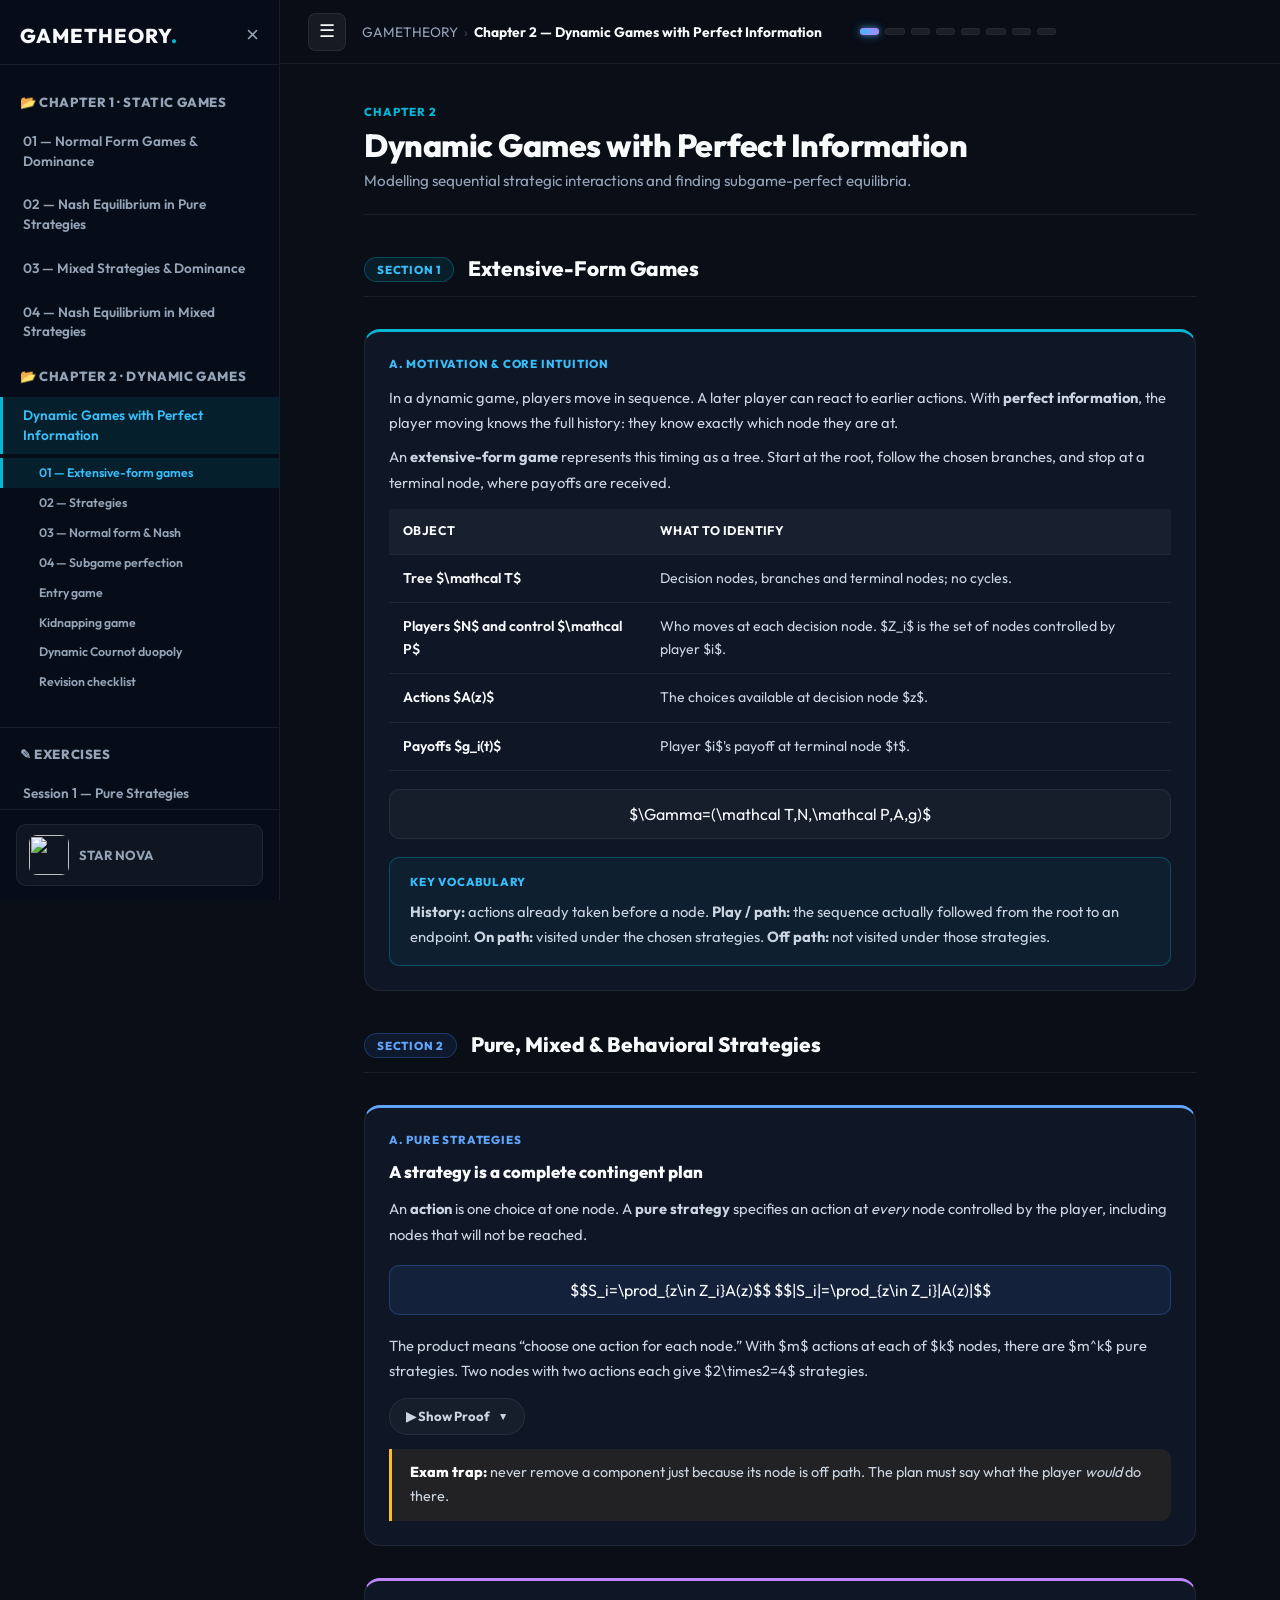
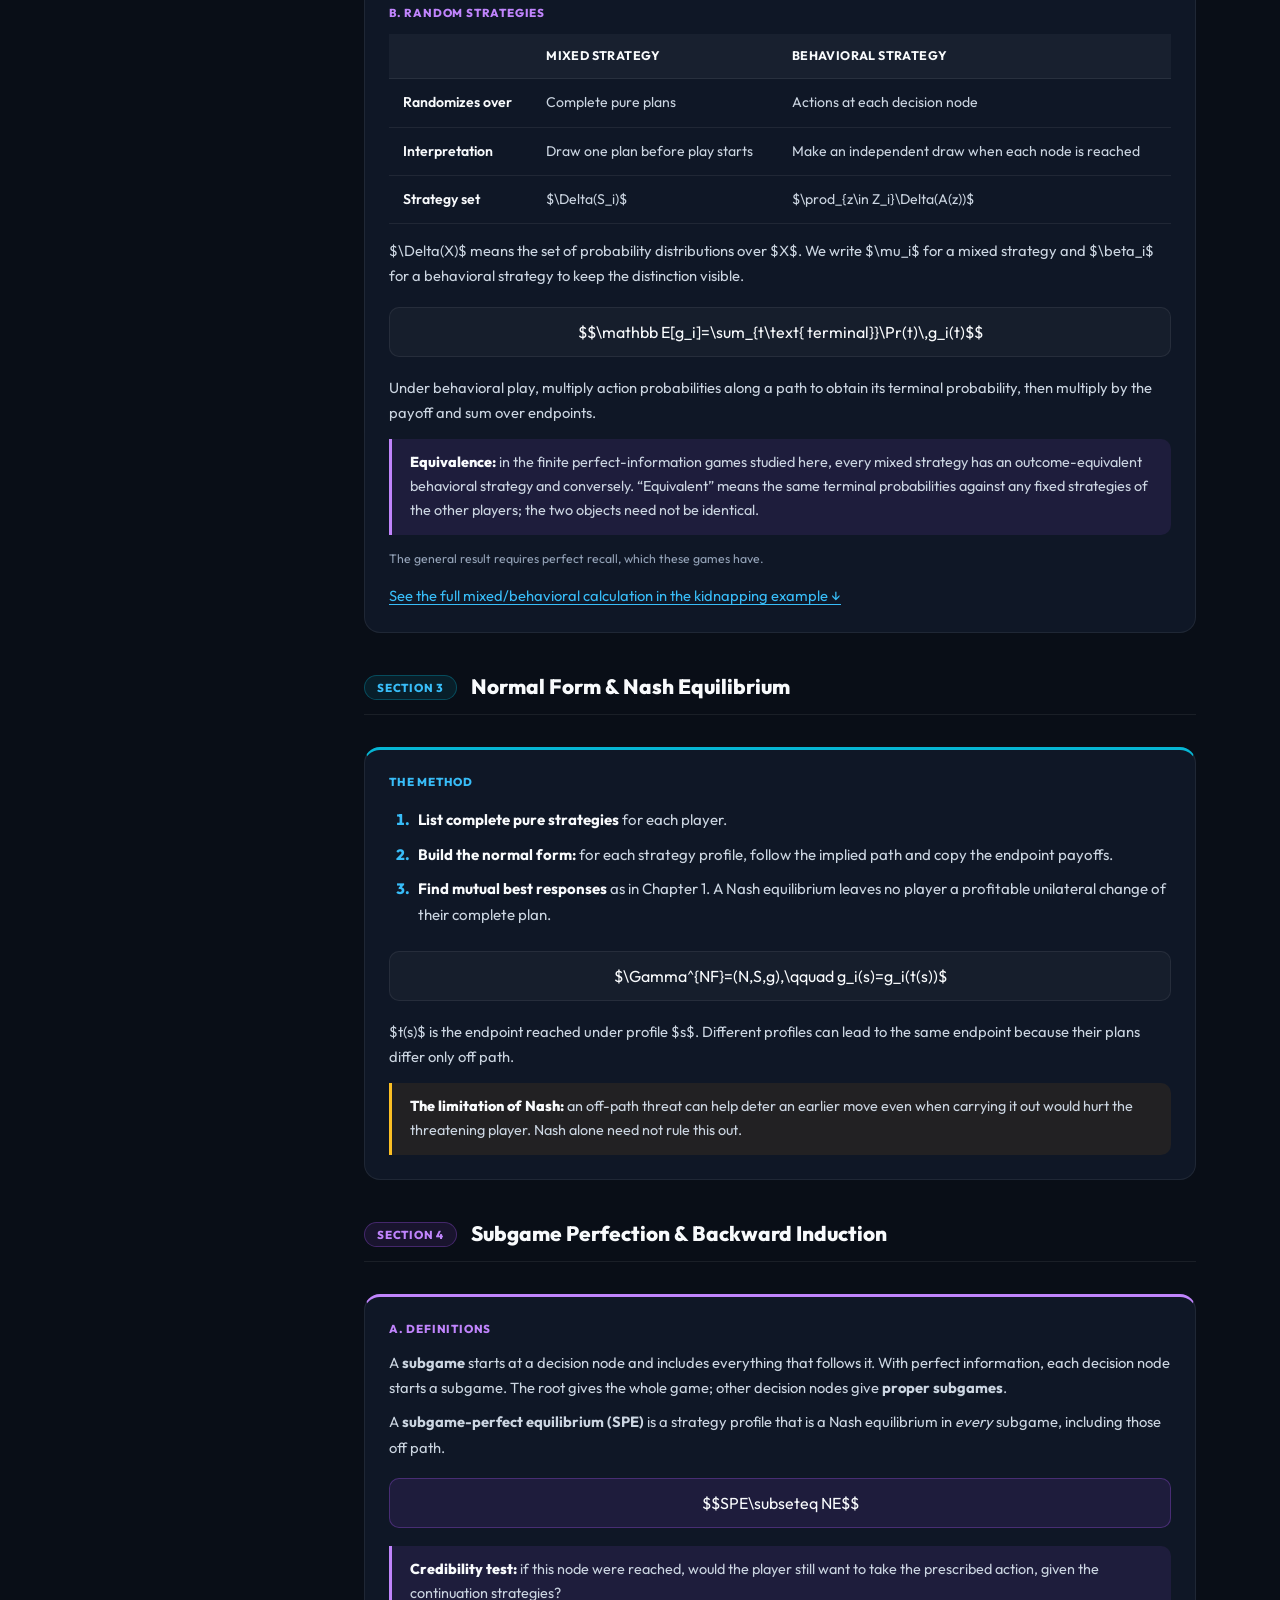
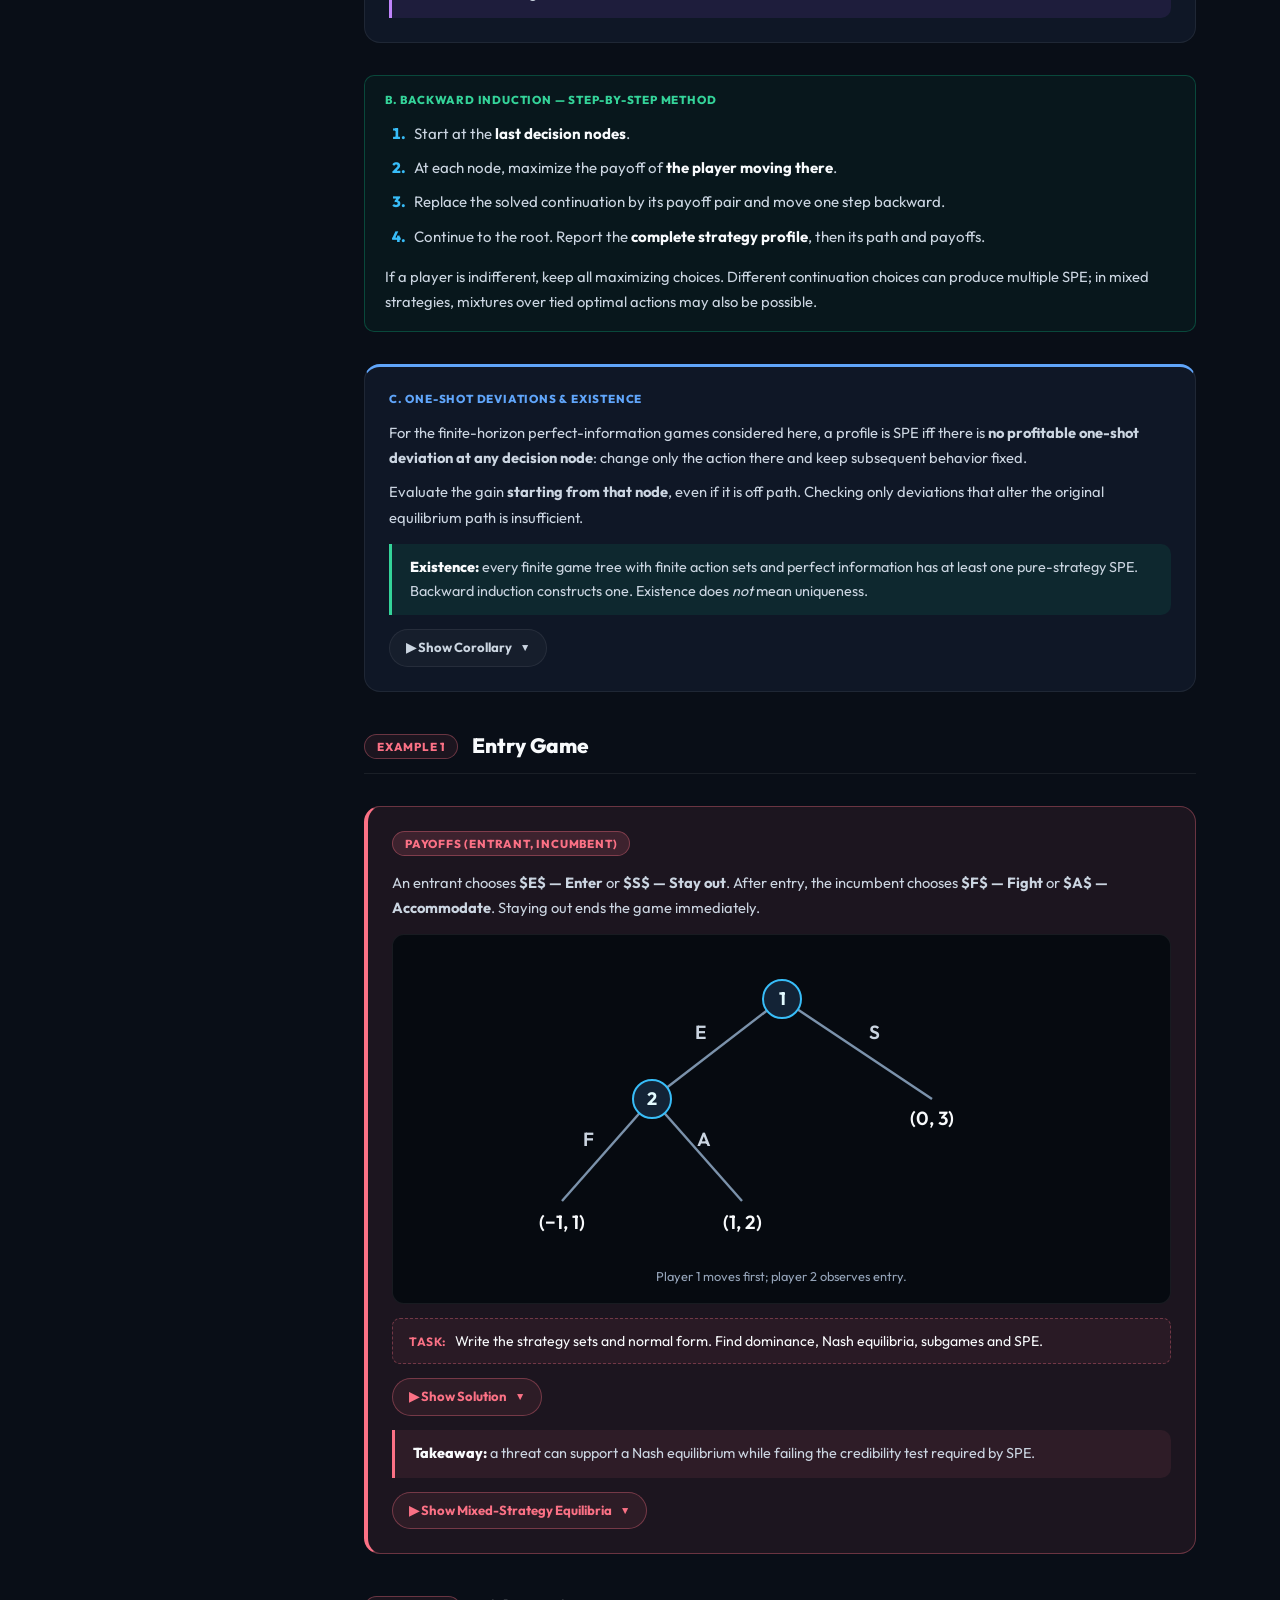
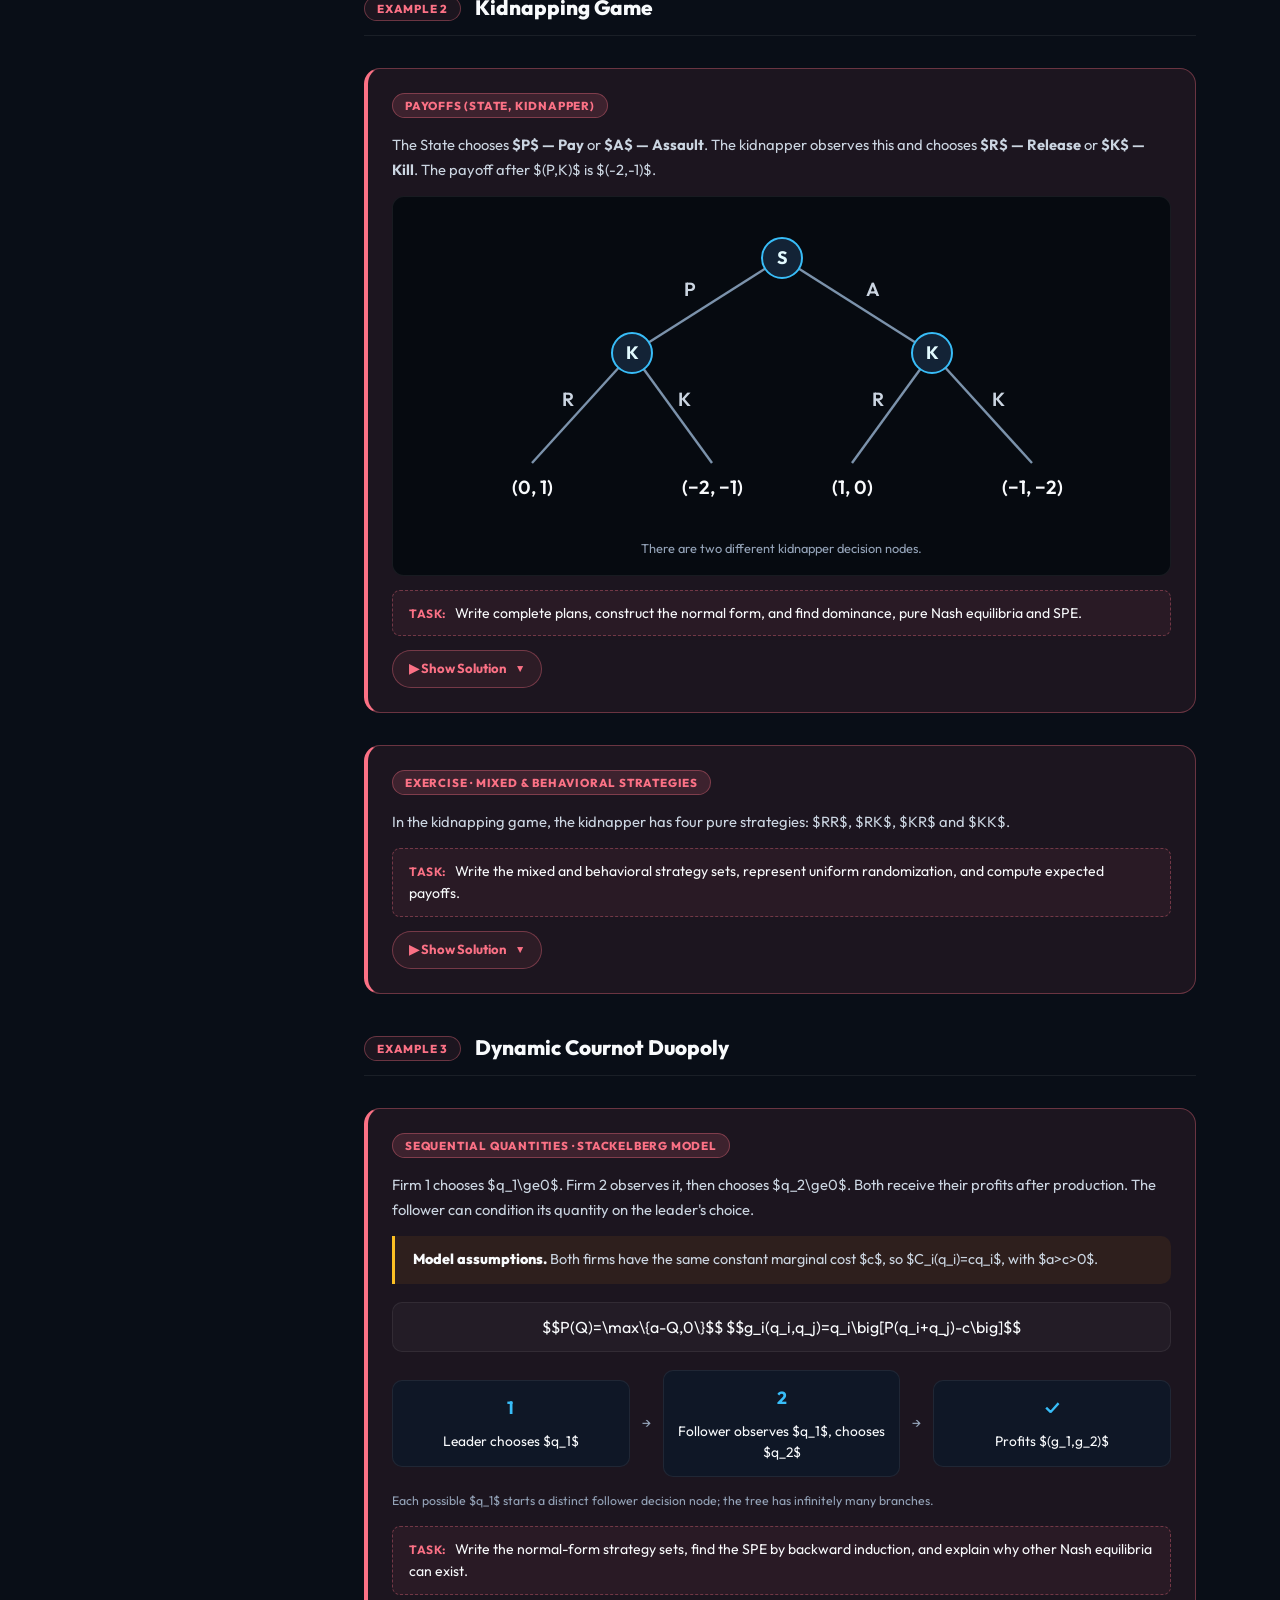
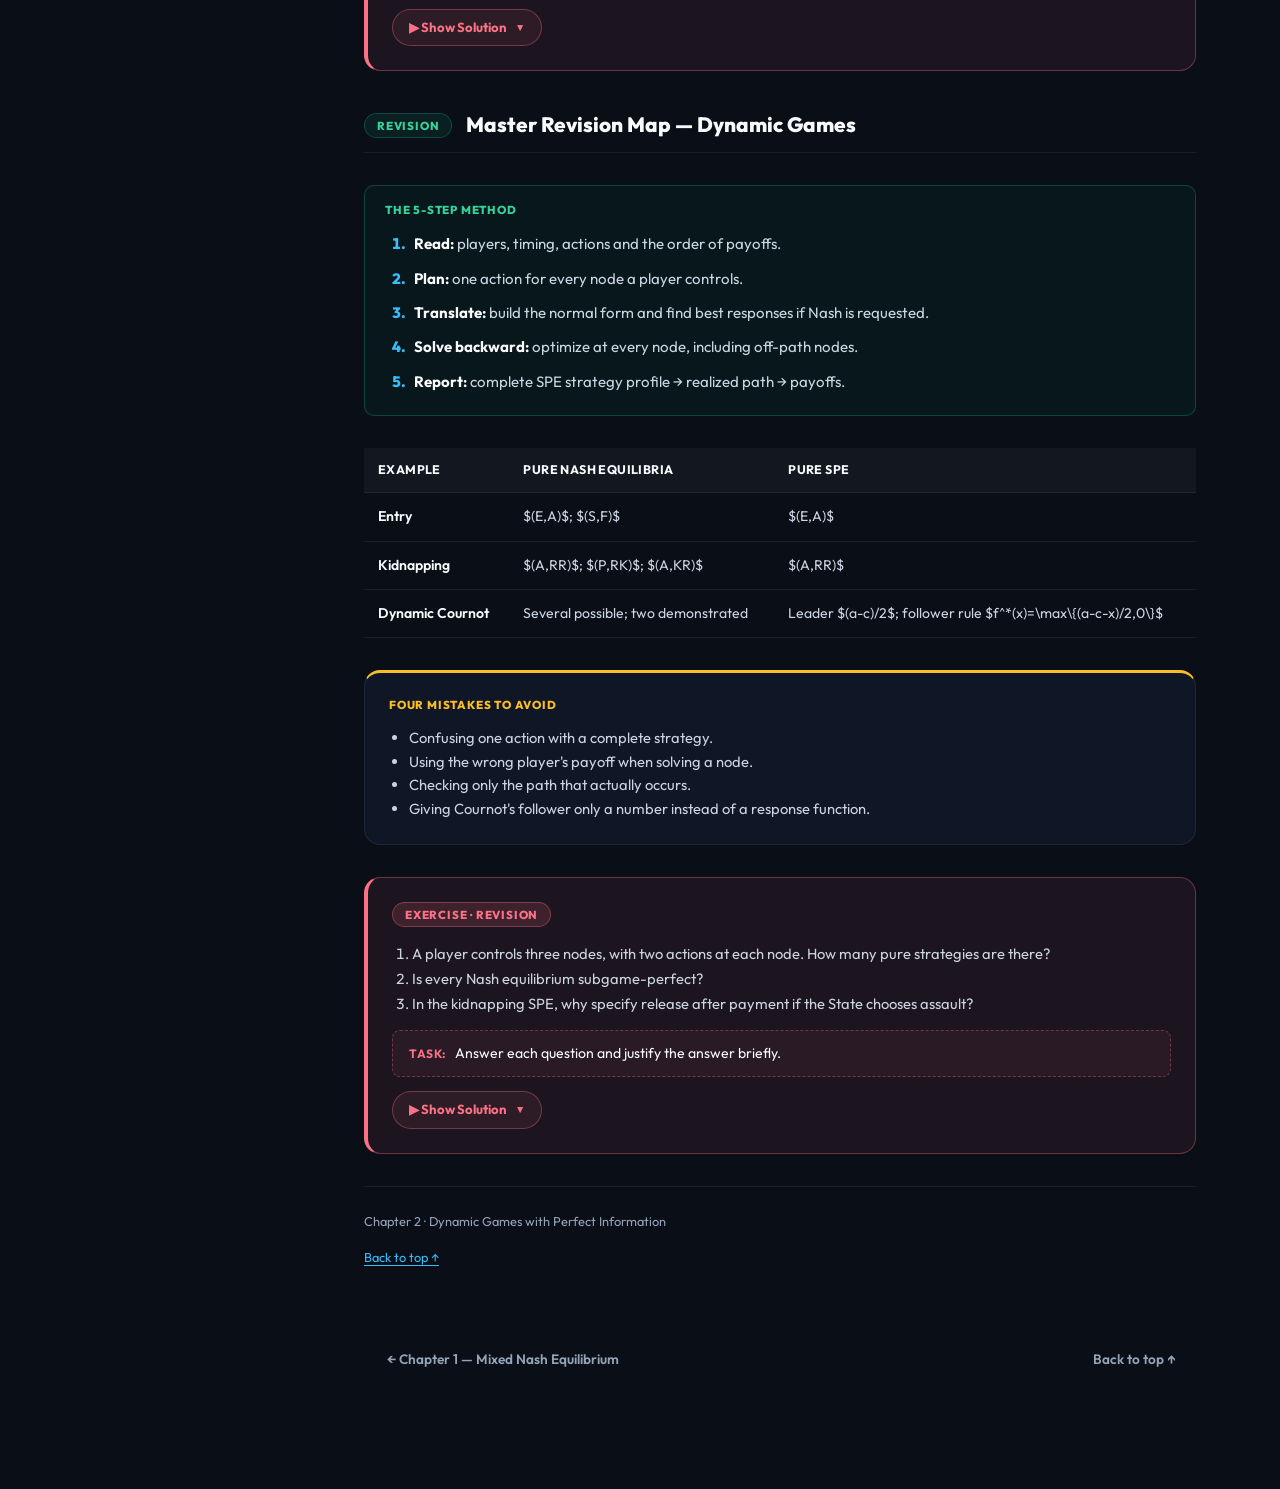
==== chapter2.html @ de6a0a4d "Add Chapter 2 dynamic games and connect course navigation" ====
<!doctype html><html lang="en"><head><meta charset="utf-8"><meta name="viewport" content="width=device-width,initial-scale=1"><meta name="description" content="Chapter 2: dynamic games with perfect information. Essential theory and fully worked entry, kidnapping and sequential Cournot examples."><title>GAMETHEORY — Chapter 2 · Dynamic Games</title><link rel="preconnect" href="https://fonts.googleapis.com"><link href="https://fonts.googleapis.com/css2?family=Outfit:wght@300;400;500;600;700;800&display=swap" rel="stylesheet"><style>
:root {
  --sidebar-bg: #070d18;
  --sidebar-width: 280px;
  --bg: #090e17;
  --bg-card: #0f1726;
  --bg-deep: #060a10;

  /* ── THEORY IDENTITY (CYAN / BLUE) ── */
  --cyan: #06b6d4;
  --cyan-bright: #38bdf8;
  --cyan-muted: rgba(6,182,212,0.1);
  --cyan-border: rgba(6,182,212,0.3);
  --cyan-gradient: linear-gradient(135deg, #06b6d4 0%, #0284c7 100%);
  --blue-bright: #60a5fa;
  --blue-muted: rgba(59,130,246,0.1);
  --blue-border: rgba(59,130,246,0.3);
  --purple-bright: #c084fc;
  --purple-muted: rgba(168,85,247,0.1);
  --purple-border: rgba(168,85,247,0.3);
  --amber-bright: #fbbf24;
  --amber-muted: rgba(245,158,11,0.08);
  --amber-border: rgba(245,158,11,0.3);
  --green-bright: #34d399;
  --green-muted: rgba(16,185,129,0.1);
  --green-border: rgba(16,185,129,0.3);

  /* ── EXAMPLES / EXERCISES IDENTITY (RED / CORAL) ── */
  --example: #fb7185;
  --example-muted: rgba(251,113,133,0.08);
  --example-border: rgba(251,113,133,0.35);
  --example-deep: rgba(251,113,133,0.15);

  --text: #f8fafc;
  --text-2: #cbd5e1;
  --text-3: #94a3b8;
  --text-muted: #64748b;
  --border: rgba(255,255,255,0.07);
  --radius: 10px;
  --radius-lg: 16px;
  --font: 'Outfit', sans-serif;
}

* { margin:0; padding:0; box-sizing:border-box; }
html { scroll-behavior:smooth; }
body { font-family:var(--font); background:var(--bg); color:var(--text); display:flex; min-height:100vh; -webkit-font-smoothing:antialiased; }

/* ── SIDEBAR ── */
.sidebar { width:var(--sidebar-width); background:var(--sidebar-bg); border-right:1px solid var(--border); display:flex; flex-direction:column; position:fixed; top:0; left:0; bottom:0; z-index:200; transition:transform .3s ease; overflow:hidden; }
.sidebar:not(.open) { transform:translateX(-100%); }
.sidebar-brand { padding:22px 20px 16px; border-bottom:1px solid var(--border); display:flex; align-items:center; justify-content:space-between; }
.sidebar-brand h1 { font-size:1.25rem; font-weight:800; letter-spacing:1px; }
.sidebar-brand h1 span { color:var(--cyan); }
.sidebar-close { background:none; border:none; color:var(--text-3); font-size:1.4rem; cursor:pointer; }
.sidebar-close:hover { color:var(--cyan); }
.sidebar-nav { flex:1; overflow-y:auto; padding:12px 0; }
.sidebar-group { display:flex; flex-direction:column; gap:2px; margin-top:6px; }
.sidebar-group-title { padding:10px 22px 4px; font-size:0.82rem; font-weight:800; text-transform:uppercase; letter-spacing:0.6px; color:var(--text-3); }
.sidebar-sublink { display:flex; align-items:center; gap:10px; padding:9px 22px 9px 36px; color:var(--text-3); text-decoration:none; font-size:0.85rem; font-weight:600; transition:all .2s; border-left:3px solid transparent; }
.sidebar-sublink:hover { color:var(--text); background:rgba(255,255,255,0.04); }
.sidebar-sublink.active { color:var(--cyan-bright); border-left-color:var(--cyan); background:var(--cyan-muted); }
.sidebar-nav { display:flex; flex-direction:column; }
.sidebar-nav > .sidebar-group, .sidebar-exercises { flex-shrink:0; }
.sidebar-exercises { margin-top:auto; padding-top:20px; }
.sidebar-exercises .sidebar-group-title { border-top:1px solid var(--border); padding-top:18px; }
.sidebar-footer { padding:14px 16px; border-top:1px solid var(--border); }
.sidebar-user { display:flex; align-items:center; gap:10px; background:rgba(255,255,255,0.04); border:1px solid var(--border); border-radius:var(--radius); padding:10px 12px; }
.user-avatar { width: 44px; height: 44px; border-radius:8px; display:flex; align-items:center; justify-content:center; flex-shrink:0; position:relative; }
.user-dot { width:8px; height:8px; background:var(--cyan); border-radius:50%; border:2px solid var(--sidebar-bg); position:absolute; bottom:-2px; right:-2px; box-shadow:0 0 6px var(--cyan); }
.user-info { overflow:hidden; }
.user-name { font-size:0.82rem; font-weight:700; white-space:nowrap; overflow:hidden; text-overflow:ellipsis; }
.user-role { font-size:0.7rem; color:var(--text-muted); }

/* ── TOPBAR ── */
.topbar { height:64px; background:rgba(9,14,23,0.9); border-bottom:1px solid var(--border); backdrop-filter:blur(12px); position:sticky; top:0; z-index:100; display:flex; align-items:center; padding:0 28px; gap:16px; }
.topbar-toggle { background:rgba(255,255,255,0.06); border:1px solid var(--border); color:var(--text); width:38px; height:38px; border-radius:8px; display:flex; align-items:center; justify-content:center; cursor:pointer; font-size:1.1rem; flex-shrink:0; transition:.2s; }
.topbar-toggle:hover { border-color:var(--cyan-border); color:var(--cyan); }
.topbar-breadcrumb { color:var(--text-3); font-size:0.86rem; display:flex; align-items:center; gap:6px; flex-shrink:0; }
.topbar-breadcrumb .sep { opacity:.4; }
.topbar-breadcrumb strong { color:var(--text); font-weight:700; }

/* ── SEGMENTED CHAPTER PROGRESS BAR ── */
.chapter-progress-bar {
  flex: 1;
  display: flex;
  align-items: center;
  gap: 6px;
  height: 24px;
  margin-left: 20px;
  padding: 0 2px;
}
.progress-segment {
  flex: 1;
  height: 7px;
  border-radius: 3px;
  background: rgba(255, 255, 255, 0.08);
  border: 1px solid rgba(255, 255, 255, 0.04);
  transition: all 0.25s cubic-bezier(0.4, 0, 0.2, 1);
  cursor: pointer;
}
.progress-segment:hover {
  transform: scaleY(1.35);
  filter: brightness(1.25);
}
.progress-segment.completed {
  background: linear-gradient(90deg, #0284c7, #06b6d4);
  border-color: rgba(56, 189, 248, 0.5);
  box-shadow: 0 0 8px rgba(6, 182, 212, 0.35);
}
.progress-segment.active {
  background: linear-gradient(90deg, #38bdf8, #a78bfa);
  border-color: rgba(167, 139, 250, 0.9);
  box-shadow: 0 0 10px rgba(56, 189, 248, 0.6), 0 0 4px rgba(167, 139, 250, 0.4);
}

/* ── LAYOUT ── */
.main-wrap { margin-left:var(--sidebar-width); flex:1; display:flex; flex-direction:column; transition:margin-left .3s; min-width:0; }
.main-wrap.expanded { margin-left:0; }
.main-content { padding:40px 44px 70px; max-width:920px; width:100%; margin:0 auto; display:flex; flex-direction:column; gap:32px; }

/* ── PAGE TITLE ── */
.page-title-block { border-bottom:1px solid var(--border); padding-bottom:24px; }
.page-label { font-size:0.72rem; font-weight:800; text-transform:uppercase; letter-spacing:1px; color:var(--cyan); margin-bottom:8px; }
.page-title-block h1 { font-size:2rem; font-weight:800; letter-spacing:-0.5px; line-height:1.15; }
.page-title-block p { color:var(--text-3); font-size:0.95rem; margin-top:7px; }

/* ── SECTION HEADER ── */
.section-header { display:flex; align-items:center; gap:14px; padding-bottom:14px; border-bottom:1px solid var(--border); margin-top:8px; scroll-margin-top:76px; }
.section-label { font-size:0.72rem; font-weight:800; text-transform:uppercase; letter-spacing:0.8px; padding:4px 12px; border-radius:999px; }
.section-label.cyan { background:var(--cyan-muted); color:var(--cyan-bright); border:1px solid var(--cyan-border); }
.section-label.blue { background:var(--blue-muted); color:var(--blue-bright); border:1px solid var(--blue-border); }
.section-label.purple { background:var(--purple-muted); color:var(--purple-bright); border:1px solid var(--purple-border); }
.section-label.green { background:var(--green-muted); color:var(--green-bright); border:1px solid var(--green-border); }
.section-label.example { background:var(--example-muted); color:var(--example); border:1px solid var(--example-border); }
.section-header h2 { font-size:1.3rem; font-weight:800; }

/* ── THEORY CARDS ── */
.concept-card { background:var(--bg-card); border:1px solid var(--border); border-radius:var(--radius-lg); padding:24px; display:flex; flex-direction:column; gap:14px; position:relative; transition:transform .2s ease, border-color .2s ease; }
.concept-card:hover { transform:translateY(-2px); border-color:var(--cyan-border); }
.concept-card.cyan-top { border-top:3px solid var(--cyan); }
.concept-card.blue-top { border-top:3px solid var(--blue-bright); }
.concept-card.amber-top { border-top:3px solid var(--amber-bright); }
.concept-card.purple-top { border-top:3px solid var(--purple-bright); }
.concept-card.green-top { border-top:3px solid var(--green-bright); }

.card-title { font-size:0.72rem; font-weight:800; text-transform:uppercase; letter-spacing:0.8px; }
.card-title.cyan { color:var(--cyan-bright); }
.card-title.blue { color:var(--blue-bright); }
.card-title.amber { color:var(--amber-bright); }
.card-title.purple { color:var(--purple-bright); }
.card-title.green { color:var(--green-bright); }
.card-heading { font-size:1.05rem; font-weight:800; color:var(--text); }

.body-text { font-size:0.92rem; color:var(--text-2); line-height:1.72; }
.body-text p + p { margin-top:9px; }
.body-text ul { margin-left:20px; margin-top:6px; display:flex; flex-direction:column; gap:4px; }
.body-text li { line-height:1.6; }

/* ── KEY NOTES ── */
.key-note { font-size:0.9rem; color:var(--text-2); line-height:1.65; border-left:3px solid var(--cyan); padding:12px 18px; background:var(--cyan-muted); border-radius:0 var(--radius) var(--radius) 0; }
.key-note.blue { border-left-color:var(--blue-bright); background:var(--blue-muted); }
.key-note.amber { border-left-color:var(--amber-bright); background:var(--amber-muted); }
.key-note.purple { border-left-color:var(--purple-bright); background:var(--purple-muted); }
.key-note.green { border-left-color:var(--green-bright); background:var(--green-muted); }
.key-note.red { border-left-color:var(--example); background:var(--example-muted); }
.key-note strong { color:var(--text); font-weight:800; }

/* ── MATH DISPLAYS ── */
.math-display { background:rgba(255,255,255,0.03); border:1px solid var(--border); border-radius:var(--radius); padding:14px 20px; text-align:center; margin:4px 0; overflow-x:auto; }
.math-display.boxed { border-color:var(--cyan-border); background:var(--cyan-muted); }
.math-display.boxed-blue { border-color:var(--blue-border); background:var(--blue-muted); }
.math-display.boxed-purple { border-color:var(--purple-border); background:var(--purple-muted); }
.math-display.boxed-amber { border-color:var(--amber-border); background:var(--amber-muted); }

/* ── MEMORY BOX ── */
.memory-box { background:rgba(6,182,212,0.06); border:1px solid var(--cyan-border); border-radius:var(--radius); padding:16px 20px; display:flex; flex-direction:column; gap:10px; }
.memory-box-title { font-size:0.72rem; font-weight:800; text-transform:uppercase; letter-spacing:0.8px; color:var(--cyan-bright); }
.memory-row { display:flex; gap:16px; flex-wrap:wrap; }
.memory-item { flex:1; min-width:140px; background:rgba(255,255,255,0.04); border:1px solid var(--border); border-radius:8px; padding:10px 14px; }
.memory-item .mi-label { font-size:0.78rem; font-weight:800; color:var(--cyan-bright); margin-bottom:4px; }
.memory-item .mi-text { font-size:0.85rem; color:var(--text-2); line-height:1.5; }

/* ── PRACTICAL BOX ── */
.practical-box { background:rgba(16,185,129,0.05); border:1px solid var(--green-border); border-radius:var(--radius); padding:16px 20px; display:flex; flex-direction:column; gap:10px; }
.practical-title { font-size:0.72rem; font-weight:800; text-transform:uppercase; letter-spacing:0.8px; color:var(--green-bright); }

/* ── EXAMPLE BOXES (RED / CORAL) ── */
.example-box { background:var(--example-muted); border:1px solid var(--example-border); border-left:4px solid var(--example); border-radius:var(--radius-lg); padding:24px; display:flex; flex-direction:column; gap:14px; }
.example-badge { display:inline-flex; align-items:center; gap:6px; font-size:0.72rem; font-weight:800; text-transform:uppercase; letter-spacing:0.8px; padding:4px 12px; border-radius:999px; background:var(--example-deep); color:var(--example); border:1px solid var(--example-border); width:fit-content; }
.example-context { font-size:0.92rem; color:var(--text-2); line-height:1.7; }
.example-task { background:rgba(251,113,133,0.06); border:1px dashed var(--example-border); border-radius:8px; padding:11px 16px; font-size:0.88rem; color:var(--text); line-height:1.6; }
.example-task strong { color:var(--example); text-transform:uppercase; font-size:0.75rem; letter-spacing:0.6px; margin-right:6px; }

/* ── GAME TYPE TAGS ── */
.tag-row { display:flex; gap:8px; flex-wrap:wrap; margin-top:4px; }
.game-tag { display:inline-flex; align-items:center; gap:5px; font-size:0.72rem; font-weight:800; text-transform:uppercase; letter-spacing:0.4px; padding:3px 10px; border-radius:999px; }
.game-tag.cyan { background:var(--cyan-muted); color:var(--cyan-bright); border:1px solid var(--cyan-border); }
.game-tag.amber { background:var(--amber-muted); color:var(--amber-bright); border:1px solid var(--amber-border); }
.game-tag.red { background:var(--example-muted); color:var(--example); border:1px solid var(--example-border); }
.game-tag.purple { background:var(--purple-muted); color:var(--purple-bright); border:1px solid var(--purple-border); }
.game-tag.green { background:var(--green-muted); color:var(--green-bright); border:1px solid var(--green-border); }
.game-tag.blue { background:var(--blue-muted); color:var(--blue-bright); border:1px solid var(--blue-border); }

/* ── PAYOFF MATRIX ── */
.matrix-wrap { overflow-x:auto; margin:4px 0; }
.payoff-matrix { border-collapse:collapse; font-family:var(--font); font-size:0.9rem; min-width:280px; margin:0 auto; }
.payoff-matrix th,.payoff-matrix td { padding:10px 18px; border:1px solid rgba(255,255,255,0.1); text-align:center; }
.payoff-matrix th { background:rgba(255,255,255,0.03); color:var(--text-3); font-weight:700; font-size:0.8rem; text-transform:uppercase; letter-spacing:0.4px; }
.payoff-matrix td { background:rgba(9,14,23,0.6); color:var(--text-2); font-weight:600; }
.payoff-matrix .row-label { color:var(--text); font-weight:700; background:rgba(255,255,255,0.02); }
.payoff-matrix .ne-cell { background:var(--cyan-muted) !important; color:var(--cyan-bright) !important; font-weight:800; border-color:var(--cyan-border) !important; }

/* ── TOGGLE & COLLAPSIBLE ── */
.toggle-btn { display:inline-flex; align-items:center; gap:8px; background:rgba(255,255,255,0.03); border:1px solid var(--border); color:var(--text-2); font-family:var(--font); font-size:0.82rem; font-weight:700; padding:8px 16px; border-radius:999px; cursor:pointer; transition:all .2s ease; width:fit-content; }
.toggle-btn:hover { border-color:var(--cyan-border); color:var(--cyan-bright); background:var(--cyan-muted); }
.toggle-btn.example-toggle { border-color:var(--example-border); color:var(--example); background:var(--example-muted); }
.toggle-btn.example-toggle:hover { border-color:var(--example); color:#fff; background:var(--example-deep); }
.toggle-btn .arrow { font-size:0.65rem; transition:transform .25s ease; display:inline-block; }
.toggle-btn.open .arrow { transform:rotate(180deg); }
.collapsible { display:none; margin-top:10px; background:rgba(6,10,16,0.85); border:1px solid var(--border); border-radius:var(--radius); padding:20px 22px; font-size:0.9rem; color:var(--text-2); line-height:1.7; }
.collapsible.open { display:block; animation:fadeDown .2s ease; }
.collapsible strong { color:var(--text); font-weight:700; }
@keyframes fadeDown { from{opacity:0;transform:translateY(-6px);}to{opacity:1;transform:translateY(0);} }

/* ── DEMO STEPS ── */
.demo-step { display:flex; gap:14px; align-items:flex-start; padding:10px 0; border-bottom:1px solid var(--border); }
.demo-step:last-child { border-bottom:none; padding-bottom:0; }
.step-num { min-width:26px; height:26px; background:var(--cyan-muted); border:1px solid var(--cyan-border); border-radius:50%; display:flex; align-items:center; justify-content:center; font-size:0.72rem; font-weight:800; color:var(--cyan-bright); flex-shrink:0; margin-top:2px; }
.step-num.coral { background:var(--example-deep); border-color:var(--example-border); color:var(--example); }
.step-body { flex:1; }

/* ── PROPOSITION BOX ── */
.prop-box { background:var(--blue-muted); border:1px solid var(--blue-border); border-left:4px solid var(--blue-bright); border-radius:var(--radius-lg); padding:22px 24px; display:flex; flex-direction:column; gap:12px; }
.prop-title { font-size:0.72rem; font-weight:800; text-transform:uppercase; letter-spacing:0.8px; color:var(--blue-bright); }

/* ── COMPARISON TABLE ── */
.comparison-table { width:100%; border-collapse:collapse; font-size:0.88rem; }
.comparison-table th { background:rgba(255,255,255,0.04); color:var(--text-3); font-weight:800; font-size:0.78rem; text-transform:uppercase; letter-spacing:0.5px; padding:10px 16px; border-bottom:1px solid var(--border); text-align:left; }
.comparison-table td { padding:10px 16px; border-bottom:1px solid var(--border); color:var(--text-2); line-height:1.5; vertical-align:top; }
.comparison-table tr:last-child td { border-bottom:none; }
.comparison-table td:first-child { font-weight:700; color:var(--text); width:24%; }
.comparison-table td:nth-child(2) { color:var(--cyan-bright); font-weight:600; }
.comparison-table td:nth-child(3) { color:var(--example); font-weight:600; }

/* ── IMPLICATION MAP ── */
.impl-map { display:flex; flex-direction:column; align-items:center; gap:6px; padding:8px 0; }
.impl-node { padding:12px 24px; border-radius:var(--radius); font-weight:700; font-size:0.9rem; text-align:center; width:100%; max-width:420px; }
.impl-node.blue { background:var(--blue-muted); border:1px solid var(--blue-border); color:var(--blue-bright); }
.impl-node.cyan { background:var(--cyan-muted); border:1px solid var(--cyan-border); color:var(--cyan-bright); }
.impl-node.amber { background:var(--amber-muted); border:1px solid var(--amber-border); color:var(--amber-bright); }
.impl-node.purple { background:var(--purple-muted); border:1px solid var(--purple-border); color:var(--purple-bright); }
.impl-arrow { color:var(--text-muted); font-size:1.4rem; line-height:1; }
.impl-label { font-size:0.75rem; color:var(--text-muted); font-style:italic; }

/* ── NOTATION TABLE ── */
.notation-table { width:100%; border-collapse:collapse; font-size:0.88rem; }
.notation-table td { padding:8px 14px; border-bottom:1px solid var(--border); color:var(--text-2); line-height:1.5; }
.notation-table td:first-child { font-weight:700; color:var(--cyan-bright); white-space:nowrap; padding-right:20px; width:38%; }
.notation-table tr:last-child td { border-bottom:none; }

/* ── REVISION MAP ── */
.revision-step { display:flex; gap:16px; padding:16px 0; border-bottom:1px solid var(--border); }
.revision-step:last-child { border-bottom:none; }
.revision-num { min-width:38px; height:38px; background:var(--cyan-gradient); border-radius:10px; display:flex; align-items:center; justify-content:center; font-size:0.9rem; font-weight:800; color:#fff; flex-shrink:0; }
.revision-body { flex:1; padding-top:4px; }
.revision-body strong { color:var(--text); font-weight:800; }
.revision-body p { color:var(--text-2); font-size:0.9rem; margin-top:4px; line-height:1.6; }

/* ── RESPONSIVE ── */
@media (max-width:900px) {
  .sidebar { transform:translateX(-100%); }
  .sidebar.open { transform:translateX(0); }
  .main-wrap { margin-left:0 !important; }
  .main-content { padding:24px 20px 40px; }
  .topbar { padding:0 16px; gap:12px; }
  .topbar-breadcrumb { font-size:0.8rem; max-width:220px; white-space:nowrap; overflow:hidden; text-overflow:ellipsis; }
  .chapter-progress-bar { margin-left:12px; gap:4px; }
  .progress-segment { height:5px; }
}
@media (max-width:600px) {
  .topbar-breadcrumb { display:none; }
  .chapter-progress-bar { margin-left:4px; }
}

/* Preserve the layout when long formulas and tables are opened on tablets. */
.step-body { min-width:0; }
.collapsible { scroll-margin-top:80px; min-width:0; }
.topbar-breadcrumb { min-width:0; flex-shrink:1; }
.chapter-progress-bar { min-width:60px; }
mjx-container[display="true"] { overflow-x:auto; overflow-y:hidden; max-width:100%; padding:3px 0; }
.notation-table { table-layout:fixed; }
.notation-table td:first-child { white-space:normal; }
.notation-table td { overflow-wrap:anywhere; }
@media(max-width:900px) {
  .main-content { min-width:0; }
  .concept-card, .prop-box, .example-box { min-width:0; }
}

:root { color-scheme:dark; }
body { font-size:16px; }
a { color:var(--cyan-bright); text-underline-offset:3px; }
a:hover { color:#a5edfa; }
button,summary { -webkit-tap-highlight-color:transparent; }
button:focus-visible,summary:focus-visible,a:focus-visible { outline:2px solid var(--cyan-bright); outline-offset:5px; }
.course-section { display:flex; flex-direction:column; gap:32px; scroll-margin-top:90px; min-width:0; }
.topbar-breadcrumb { flex-shrink:1; min-width:0; overflow:hidden; white-space:nowrap; text-overflow:ellipsis; }
.chapter-progress-bar { min-width:80px; max-width:200px; }
.sidebar-sublink { padding:9px 20px; line-height:1.45; }
.sidebar-group-title { padding:17px 20px 7px; }
.sidebar-footer { color:var(--text-3); font-size:.78rem; }
.sidebar-shade { display:none; }
.section-header { align-items:flex-start; }
.section-header h2 { line-height:1.3; }
.section-label { white-space:nowrap; margin-top:2px; }
.concept-card:hover { transform:none; }
.body-text ul,ul.body-text { padding-left:20px; line-height:1.8; }
.table-scroll { width:100%; overflow-x:auto; }
.summary-table { width:100%; border-collapse:collapse; font-size:.88rem; line-height:1.65; }
.summary-table th { text-align:left; color:var(--text); background:rgba(255,255,255,.04); font-size:.78rem; text-transform:uppercase; letter-spacing:.4px; }
.summary-table th,.summary-table td { padding:12px 14px; border-bottom:1px solid var(--border); vertical-align:top; }
.summary-table td { color:var(--text-2); }
.summary-table td:first-child { color:var(--text); font-weight:600; }
.steps-list { padding-left:24px; color:var(--text-2); line-height:1.75; font-size:.94rem; }
.steps-list li { padding:4px 0 4px 5px; }
.steps-list li::marker { color:var(--cyan-bright); font-weight:800; }
.steps-list strong { color:var(--text); }
details { min-width:0; scroll-margin-top:90px; }
.course-disclosure { border:0; background:none; }
.course-disclosure>summary { list-style:none; max-width:100%; line-height:1.5; }
.course-disclosure>summary::-webkit-details-marker { display:none; }
.course-disclosure>summary::marker { content:''; }
.course-disclosure[open]>summary .arrow { transform:rotate(180deg); }
.course-disclosure[open]>.collapsible { display:block; }
.solution { min-width:0; }
.solution .step-body { min-width:0; }
.solution .step-body>p+p,.solution .step-body>.math-display,.solution .step-body>.table-scroll,.solution .step-body>.key-note { margin-top:12px; }
.solution .step-body>.math-display+p,.solution .step-body>.table-scroll+p,.solution .step-body>ul+p { margin-top:12px; }
.solution .step-heading { color:var(--text); font-size:.9rem; font-weight:800; margin:0 0 10px; }
.solution .demo-step { padding:16px 0; }
.solution .demo-step:first-child { padding-top:0; }
.solution .demo-step:last-child { padding-bottom:0; }
.solution ul { padding-left:20px; margin-top:8px; }
.example-context ol,.example-context ul { padding-left:20px; line-height:1.7; }
.solution strong { color:var(--text); }
.matrix-legend { font-size:.76rem; line-height:1.6; color:var(--text-3); margin:10px 0 2px; }
.solution .game-tree { margin-top:16px; }
.math-display { max-width:100%; }
.math-display,.table-scroll { scrollbar-width:thin; scrollbar-color:var(--text-muted) transparent; }
mjx-container[jax="SVG"][display="true"] { overflow-x:auto; overflow-y:hidden; padding:4px 0; }
.game-tree { padding:16px 8px; background:var(--bg-deep); border:1px solid var(--border); border-radius:12px; }
.game-tree svg { display:block; width:100%; max-width:640px; height:auto; margin:auto; }
.tree-lines path { stroke:#7b92ab; stroke-width:2.4; fill:none; transition:stroke .2s,opacity .2s; }
.tree-nodes circle { fill:#132336; stroke:var(--cyan-bright); stroke-width:2; }
.tree-actions text { fill:#cbd5e1; font:600 19px Outfit,sans-serif; text-anchor:middle; }
.tree-players text { fill:#e2faff; font:700 18px Outfit,sans-serif; text-anchor:middle; }
.tree-payoffs text { fill:#f8fafc; font:600 19px Outfit,sans-serif; text-anchor:middle; }
.game-tree.solved .chosen { stroke:var(--green-bright); stroke-width:4; }
.game-tree.solved .rejected { opacity:.25; }
.game-tree.solved .offpath-optimal { stroke:var(--cyan-bright); stroke-width:3; stroke-dasharray:7 5; }
figcaption { text-align:center; color:var(--text-3); font-size:.8rem; line-height:1.6; padding:5px 12px 0; }
.path-toggle { padding:10px 15px; border:1px solid var(--green-border); background:var(--green-muted); color:var(--green-bright); border-radius:8px; cursor:pointer; align-self:flex-start; font:600 .85rem Outfit,sans-serif; }
.sequence { display:flex; gap:12px; align-items:center; font-size:.86rem; line-height:1.5; }
.sequence>div { flex:1; display:flex; flex-direction:column; align-items:center; text-align:center; gap:10px; padding:14px 9px; border:1px solid var(--border); border-radius:10px; background:var(--bg-card); }
.sequence b { color:var(--cyan-bright); font-size:1.1rem; }
.sequence-arrow { color:var(--text-3); }
.source-note { font-size:.77rem; line-height:1.65; color:var(--text-3); }
.source-note a { color:var(--text-3); }
.course-footer { border-top:1px solid var(--border); padding-top:24px; color:var(--text-3); font-size:.8rem; line-height:1.7; display:flex; flex-direction:column; gap:15px; }
.skip-link { position:fixed; top:-100px; left:12px; z-index:500; background:var(--bg-card); padding:10px 15px; }
.skip-link:focus { top:10px; }
@media(max-width:900px) { .sidebar.open~.sidebar-shade { display:block; position:fixed; inset:0; background:rgba(0,0,0,.6); z-index:150; border:none; } }
@media(max-width:600px) { .concept-card,.example-box { padding:20px 16px; } .solution { padding:18px 12px; } .solution .demo-step { gap:10px; } .section-header { gap:10px; flex-wrap:wrap; } .section-header h2 { font-size:1.2rem; } .sequence { gap:6px; font-size:.8rem; } .sequence>div { padding:12px 7px; } .summary-table th,.summary-table td { padding:10px; } .game-tree { padding:10px 0; } .topbar-breadcrumb { display:block; font-size:.75rem; } .chapter-progress-bar { display:none; } .math-display { padding:10px 8px; } .solution .game-tree { margin-left:-30px; width:calc(100% + 30px); } }
@media(max-width:600px) { .solution .demo-step:has(.step-heading) { display:grid; grid-template-columns:26px minmax(0,1fr); gap:10px; } .solution .step-body:has(.step-heading) { display:contents; } .solution .step-body:has(.step-heading)>* { grid-column:1 / -1; min-width:0; } .solution .step-body:has(.step-heading)>.step-heading { grid-column:2; margin:0; align-self:center; } .solution .demo-step:has(.step-heading)>.step-num { grid-column:1; grid-row:1; } }
@media print { :root { --text:#111; --text-2:#222; --text-3:#444; --bg:#fff; --bg-card:#fff; --bg-deep:#fff; --border:#bbb; } body { display:block; background:white; color:#111; } .sidebar,.sidebar-shade,.topbar,.path-toggle,.skip-link { display:none!important; } .main-wrap { margin:0!important; } .main-content { max-width:none; padding:0; gap:24px; } .concept-card,.example-box,.game-tree { background:white; break-inside:avoid; } .concept-card { border:1px solid #aaa; } .solution { color:#111; } summary { color:#111!important; } .tree-payoffs text,.tree-actions text { fill:#222; } .tree-nodes circle { fill:white; } .tree-players text { fill:#111; } .payoff-matrix td,.payoff-matrix th { color:#111; background:white; } a { color:#125a85; } }

.chapter-sections { flex-shrink:0; padding:4px 0 10px; }
.chapter-sections .sidebar-sublink { padding:6px 20px 6px 36px; font-size:.77rem; }
</style><script>window.MathJax={tex:{inlineMath:[['$','$'],['\\(','\\)']],displayMath:[['$$','$$'],['\\[','\\]']]},svg:{fontCache:'local'},options:{skipHtmlTags:['script','noscript','style','textarea','pre']}};</script><script defer src="https://cdnjs.cloudflare.com/ajax/libs/mathjax/3.2.2/es5/tex-mml-chtml.min.js"></script><link href="assets/favicon.svg" rel="icon" type="image/svg+xml"></head><body id="top"><a class="skip-link" href="#content">Skip to course</a><aside class="sidebar open" id="sidebar"><div class="sidebar-brand"><h1>GAMETHEORY<span>.</span></h1><button class="sidebar-close" id="sidebar-close" aria-label="Close chapter navigation">×</button></div><nav aria-label="Course and exercises" class="sidebar-nav">
<div class="sidebar-group-title">📂 Chapter 1 · Static Games</div>
<div class="sidebar-group"><a class="sidebar-sublink" href="chapter1.html">01 — Normal Form Games &amp; Dominance</a></div>
<div class="sidebar-group"><a class="sidebar-sublink" href="nash-equilibrium.html">02 — Nash Equilibrium in Pure Strategies</a></div>
<div class="sidebar-group"><a class="sidebar-sublink" href="mixed-strategies.html">03 — Mixed Strategies &amp; Dominance</a></div>
<div class="sidebar-group"><a class="sidebar-sublink" href="mixed-nash-equilibrium.html">04 — Nash Equilibrium in Mixed Strategies</a></div>
<div class="sidebar-group-title">📂 Chapter 2 · Dynamic Games</div>
<div class="sidebar-group"><a class="sidebar-sublink active" aria-current="page" href="chapter2.html">Dynamic Games with Perfect Information</a></div>
<div class="chapter-sections"><a class="sidebar-sublink" href="#trees">01 — Extensive-form games</a><a class="sidebar-sublink" href="#strategies">02 — Strategies</a><a class="sidebar-sublink" href="#normal">03 — Normal form & Nash</a><a class="sidebar-sublink" href="#spe">04 — Subgame perfection</a><a class="sidebar-sublink" href="#entry">Entry game</a><a class="sidebar-sublink" href="#kidnapping">Kidnapping game</a><a class="sidebar-sublink" href="#cournot">Dynamic Cournot duopoly</a><a class="sidebar-sublink" href="#revision">Revision checklist</a></div>
<div class="sidebar-exercises">
<div class="sidebar-group-title">✎ Exercises</div>
<div class="sidebar-group"><a class="sidebar-sublink" href="exercise-session-1.html">Session 1 — Pure Strategies</a></div>
<div class="sidebar-group"><a class="sidebar-sublink" href="exercise-session-2.html">Session 2 — Mixed Strategies</a></div>
</div>
</nav><div class="sidebar-footer"><div class="sidebar-user"><img src="images/avatar.png" alt="" width="40" height="40" style="border-radius:8px"><div><div class="user-name">STAR NOVA</div></div></div></div></aside><button class="sidebar-shade" id="sidebar-shade" aria-label="Close navigation"></button><div class="main-wrap" id="main-wrap"><header class="topbar"><button class="topbar-toggle" id="menu-toggle" aria-label="Toggle chapter navigation" aria-controls="sidebar" aria-expanded="true">☰</button><div class="topbar-breadcrumb">GAMETHEORY <span class="sep">›</span> <strong>Chapter 2 — Dynamic Games with Perfect Information</strong></div><nav class="chapter-progress-bar" id="chapterProgressBar" aria-label="Chapter progress navigation"></nav></header><main class="main-content" id="content"><div class="page-title-block">
  <div class="page-label">Chapter 2</div>
  <h1>Dynamic Games with Perfect Information</h1>
  <p>Modelling sequential strategic interactions and finding subgame-perfect equilibria.</p>
</div>

<section id="trees" class="course-section">
<div class="section-header"><span class="section-label cyan">Section 1</span><h2>Extensive-Form Games</h2></div>
<div class="concept-card cyan-top">
 <div class="card-title cyan">A. Motivation &amp; Core Intuition</div>
 <div class="body-text"><p>In a dynamic game, players move in sequence. A later player can react to earlier actions. With <strong>perfect information</strong>, the player moving knows the full history: they know exactly which node they are at.</p><p>An <strong>extensive-form game</strong> represents this timing as a tree. Start at the root, follow the chosen branches, and stop at a terminal node, where payoffs are received.</p></div>
 <div class="table-scroll"><table class="summary-table"><thead><tr><th>Object</th><th>What to identify</th></tr></thead><tbody>
 <tr><td>Tree $\mathcal T$</td><td>Decision nodes, branches and terminal nodes; no cycles.</td></tr>
 <tr><td>Players $N$ and control $\mathcal P$</td><td>Who moves at each decision node. $Z_i$ is the set of nodes controlled by player $i$.</td></tr>
 <tr><td>Actions $A(z)$</td><td>The choices available at decision node $z$.</td></tr>
 <tr><td>Payoffs $g_i(t)$</td><td>Player $i$'s payoff at terminal node $t$.</td></tr>
 </tbody></table></div>
 <div class="math-display">$\Gamma=(\mathcal T,N,\mathcal P,A,g)$</div>
 <div class="memory-box"><div class="memory-box-title">Key Vocabulary</div><div class="body-text"><strong>History:</strong> actions already taken before a node. <strong>Play / path:</strong> the sequence actually followed from the root to an endpoint. <strong>On path:</strong> visited under the chosen strategies. <strong>Off path:</strong> not visited under those strategies.</div></div>
</div>
</section>

<section id="strategies" class="course-section">
<div class="section-header"><span class="section-label blue">Section 2</span><h2>Pure, Mixed &amp; Behavioral Strategies</h2></div>
<div class="concept-card blue-top">
 <div class="card-title blue">A. Pure strategies</div><h3 class="card-heading">A strategy is a complete contingent plan</h3>
 <div class="body-text"><p>An <strong>action</strong> is one choice at one node. A <strong>pure strategy</strong> specifies an action at <em>every</em> node controlled by the player, including nodes that will not be reached.</p></div>
 <div class="math-display boxed-blue">$$S_i=\prod_{z\in Z_i}A(z)$$ $$|S_i|=\prod_{z\in Z_i}|A(z)|$$</div>
 <div class="body-text"><p>The product means “choose one action for each node.” With $m$ actions at each of $k$ nodes, there are $m^k$ pure strategies. Two nodes with two actions each give $2\times2=4$ strategies.</p></div>
 <details class="course-disclosure proof" id="strategy-count-proof"><summary class="toggle-btn">▶ Show Proof <span class="arrow" aria-hidden="true">▼</span></summary><div class="collapsible solution"><p>A strategy is a tuple with one component per decision node. The first component has $|A(z_1)|$ choices, the second has $|A(z_2)|$, and so on. Every combination defines a plan, so the multiplication rule gives the formula. This counting formula applies to finitely many nodes with finite action sets.</p></div></details>
 <div class="key-note amber"><strong>Exam trap:</strong> never remove a component just because its node is off path. The plan must say what the player <em>would</em> do there.</div>
</div>
<div class="concept-card purple-top">
 <div class="card-title purple">B. Random strategies</div>
 <div class="table-scroll"><table class="summary-table"><thead><tr><th></th><th>Mixed strategy</th><th>Behavioral strategy</th></tr></thead><tbody>
 <tr><td>Randomizes over</td><td>Complete pure plans</td><td>Actions at each decision node</td></tr>
 <tr><td>Interpretation</td><td>Draw one plan before play starts</td><td>Make an independent draw when each node is reached</td></tr>
 <tr><td>Strategy set</td><td>$\Delta(S_i)$</td><td>$\prod_{z\in Z_i}\Delta(A(z))$</td></tr>
 </tbody></table></div>
 <div class="body-text"><p>$\Delta(X)$ means the set of probability distributions over $X$. We write $\mu_i$ for a mixed strategy and $\beta_i$ for a behavioral strategy to keep the distinction visible.</p></div>
 <div class="math-display">$$\mathbb E[g_i]=\sum_{t\text{ terminal}}\Pr(t)\,g_i(t)$$</div>
 <div class="body-text"><p>Under behavioral play, multiply action probabilities along a path to obtain its terminal probability, then multiply by the payoff and sum over endpoints.</p></div>
 <div class="key-note purple"><strong>Equivalence:</strong> in the finite perfect-information games studied here, every mixed strategy has an outcome-equivalent behavioral strategy and conversely. “Equivalent” means the same terminal probabilities against any fixed strategies of the other players; the two objects need not be identical.</div>
 <p class="source-note">The general result requires perfect recall, which these games have.</p>
 <div class="body-text"><p><a href="#kidnapping-random">See the full mixed/behavioral calculation in the kidnapping example ↓</a></p></div>
</div>
</section>

<section id="normal" class="course-section">
<div class="section-header"><span class="section-label cyan">Section 3</span><h2>Normal Form &amp; Nash Equilibrium</h2></div>
<div class="concept-card cyan-top">
 <div class="card-title cyan">The method</div>
 <ol class="steps-list"><li><strong>List complete pure strategies</strong> for each player.</li><li><strong>Build the normal form:</strong> for each strategy profile, follow the implied path and copy the endpoint payoffs.</li><li><strong>Find mutual best responses</strong> as in Chapter 1. A Nash equilibrium leaves no player a profitable unilateral change of their complete plan.</li></ol>
 <div class="math-display">$\Gamma^{NF}=(N,S,g),\qquad g_i(s)=g_i(t(s))$</div>
 <div class="body-text"><p>$t(s)$ is the endpoint reached under profile $s$. Different profiles can lead to the same endpoint because their plans differ only off path.</p></div>
 <div class="key-note amber"><strong>The limitation of Nash:</strong> an off-path threat can help deter an earlier move even when carrying it out would hurt the threatening player. Nash alone need not rule this out.</div>
</div>
</section>

<section id="spe" class="course-section">
<div class="section-header"><span class="section-label purple">Section 4</span><h2>Subgame Perfection &amp; Backward Induction</h2></div>
<div class="concept-card purple-top">
 <div class="card-title purple">A. Definitions</div>
 <div class="body-text"><p>A <strong>subgame</strong> starts at a decision node and includes everything that follows it. With perfect information, each decision node starts a subgame. The root gives the whole game; other decision nodes give <strong>proper subgames</strong>.</p><p>A <strong>subgame-perfect equilibrium (SPE)</strong> is a strategy profile that is a Nash equilibrium in <em>every</em> subgame, including those off path.</p></div>
 <div class="math-display boxed-purple">$$SPE\subseteq NE$$</div>
 <div class="key-note purple"><strong>Credibility test:</strong> if this node were reached, would the player still want to take the prescribed action, given the continuation strategies?</div>
</div>
<div class="practical-box">
 <div class="practical-title">B. Backward Induction — Step-by-Step Method</div>
 <ol class="steps-list"><li>Start at the <strong>last decision nodes</strong>.</li><li>At each node, maximize the payoff of <strong>the player moving there</strong>.</li><li>Replace the solved continuation by its payoff pair and move one step backward.</li><li>Continue to the root. Report the <strong>complete strategy profile</strong>, then its path and payoffs.</li></ol>
 <div class="body-text">If a player is indifferent, keep all maximizing choices. Different continuation choices can produce multiple SPE; in mixed strategies, mixtures over tied optimal actions may also be possible.</div>
</div>
<div class="concept-card blue-top">
 <div class="card-title blue">C. One-shot deviations &amp; existence</div>
 <div class="body-text"><p>For the finite-horizon perfect-information games considered here, a profile is SPE iff there is <strong>no profitable one-shot deviation at any decision node</strong>: change only the action there and keep subsequent behavior fixed.</p><p>Evaluate the gain <strong>starting from that node</strong>, even if it is off path. Checking only deviations that alter the original equilibrium path is insufficient.</p></div>
 <div class="key-note green"><strong>Existence:</strong> every finite game tree with finite action sets and perfect information has at least one pure-strategy SPE. Backward induction constructs one. Existence does <em>not</em> mean uniqueness.</div>
 <details class="course-disclosure proof" id="spe-corollary"><summary class="toggle-btn">▶ Show Corollary <span class="arrow" aria-hidden="true">▼</span></summary><div class="collapsible solution"><p>Under these finite-game assumptions, if there is exactly one pure Nash equilibrium, it must be the unique pure SPE. If several pure NE exist, test their continuations in every proper subgame. The continuous-action Cournot example is solved directly; the finite-action theorem does not by itself prove its existence.</p></div></details>
</div>
</section>

<section id="entry" class="course-section">
<div class="section-header"><span class="section-label example">Example 1</span><h2>Entry Game</h2></div>
<div class="example-box">
 <div class="example-badge">Payoffs (entrant, incumbent)</div>
 <div class="example-context">An entrant chooses <strong>$E$ — Enter</strong> or <strong>$S$ — Stay out</strong>. After entry, the incumbent chooses <strong>$F$ — Fight</strong> or <strong>$A$ — Accommodate</strong>. Staying out ends the game immediately.</div>
 <figure class="game-tree" id="entry-tree"><svg viewBox="0 0 640 310" role="img" aria-labelledby="entry-title entry-desc"><title id="entry-title">Entry game tree</title><desc id="entry-desc">Entrant chooses E or S. E leads to the incumbent, choosing F for payoffs minus 1, 1, or A for 1, 2. S gives 0, 3.</desc>
 <g class="tree-lines"><path class="chosen" d="M320 48 L190 148"/><path class="rejected" d="M320 48 L470 148"/><path class="rejected" d="M190 148 L100 250"/><path class="chosen" d="M190 148 L280 250"/></g>
 <g class="tree-actions"><text x="238" y="88">E</text><text x="412" y="88">S</text><text x="126" y="195">F</text><text x="242" y="195">A</text></g>
 <g class="tree-nodes"><circle cx="320" cy="48" r="19"/><circle cx="190" cy="148" r="19"/></g><g class="tree-players"><text x="320" y="54">1</text><text x="190" y="154">2</text></g>
 <g class="tree-payoffs"><text x="470" y="174">(0, 3)</text><text x="100" y="278">(−1, 1)</text><text x="280" y="278">(1, 2)</text></g></svg><figcaption>Player 1 moves first; player 2 observes entry.</figcaption></figure>
 <div class="example-task"><strong>Task:</strong> Write the strategy sets and normal form. Find dominance, Nash equilibria, subgames and SPE.</div>
 <details class="course-disclosure example-solution" id="entry-solution"><summary class="toggle-btn example-toggle">▶ Show Solution <span class="arrow" aria-hidden="true">▼</span></summary><div class="collapsible solution">
 <div class="demo-step"><div class="step-num coral">1</div><div class="step-body"><h3 class="step-heading">Strategies and payoff matrix</h3><p>Each player controls one node, so $S_1=\{E,S\}$ and $S_2=\{F,A\}$. The incumbent must specify a response even if the entrant stays out.</p>
 <div class="table-scroll"><table class="payoff-matrix"><thead><tr><th></th><th></th><th colspan="2">Incumbent (P2)</th></tr><tr><th></th><th></th><th scope="col">$F$</th><th scope="col">$A$</th></tr></thead><tbody><tr><th rowspan="2" class="row-label">Entrant (P1)</th><th scope="row" class="row-label">$E$</th><td>$(-1,1)$</td><td class="ne-cell">$(\underline{1},\underline{2})$</td></tr><tr><th scope="row" class="row-label">$S$</th><td class="ne-cell">$(\underline{0},\underline{3})$</td><td>$(0,\underline{3})$</td></tr></tbody></table><p class="matrix-legend">Underlined payoffs = best responses. Shaded cells = Nash equilibria.</p></div>
 <p>The two $S$ cells are identical: the incumbent's action is off path.</p>
 </div></div><div class="demo-step"><div class="step-num coral">2</div><div class="step-body"><h3 class="step-heading">Dominance</h3><p>For the incumbent, $A$ <strong>weakly dominates</strong> $F$: after $E$, $2&gt;1$; after $S$, $3=3$. It is not strict dominance. The entrant has no dominant action.</p>
 </div></div><div class="demo-step"><div class="step-num coral">3</div><div class="step-body"><h3 class="step-heading">Best responses</h3><p>For player 1: $BR_1(F)=\{S\}$ because $0&gt;-1$;<br>$BR_1(A)=\{E\}$ because $1&gt;0$.</p><p>For player 2: $BR_2(E)=\{A\}$ because $2&gt;1$;<br>$BR_2(S)=\{F,A\}$ because both give $3$.</p>
 <div class="math-display boxed">$$NE_{\rm pure}=\{(E,A),(S,F)\}$$</div>
 <p>At $(S,F)$, entering would give the entrant $-1$ instead of $0$. The incumbent cannot improve the realized payoff by changing the off-path response. So this is Nash, although the threat to fight is not credible.</p>
 
 
 </div></div><div class="demo-step"><div class="step-num coral">4</div><div class="step-body"><h3 class="step-heading">Subgames</h3><p>There are <strong>two</strong>: the whole game and the proper subgame starting at the incumbent's node after $E$.</p>
 </div></div><div class="demo-step"><div class="step-num coral">5</div><div class="step-body"><h3 class="step-heading">Solve from the end</h3><p><strong>Incumbent:</strong> after entry, compare its own payoffs: $A$ gives $2$, $F$ gives $1$. Choose $A$.</p><p><strong>Entrant:</strong> anticipate accommodation. Entry gives $1$; staying out gives $0$. Choose $E$.</p>
 <div class="math-display boxed">$$SPE=\{(E,A)\},\qquad g(E,A)=(1,2)$$</div>
 <p>Why reject $(S,F)$? In the off-path subgame after $E$, the incumbent has a profitable one-shot deviation $F\to A$ because $2&gt;1$.</p>
 
 </div></div><div class="demo-step"><div class="step-num coral">✓</div><div class="step-body"><strong>Conclusion:</strong> Two pure Nash equilibria, $(E,A)$ and $(S,F)$; only $(E,A)$ is subgame-perfect. Equilibrium payoffs: $(1,2)$.<figure class="game-tree solved" id="entry-tree-solved"><svg viewBox="0 0 640 310" role="img" aria-labelledby="entry-title-solved entry-desc-solved"><title id="entry-title-solved">Entry game tree</title><desc id="entry-desc-solved">Entrant chooses E or S. E leads to the incumbent, choosing F for payoffs minus 1, 1, or A for 1, 2. S gives 0, 3.</desc>
 <g class="tree-lines"><path class="chosen" d="M320 48 L190 148"/><path class="rejected" d="M320 48 L470 148"/><path class="rejected" d="M190 148 L100 250"/><path class="chosen" d="M190 148 L280 250"/></g>
 <g class="tree-actions"><text x="238" y="88">E</text><text x="412" y="88">S</text><text x="126" y="195">F</text><text x="242" y="195">A</text></g>
 <g class="tree-nodes"><circle cx="320" cy="48" r="19"/><circle cx="190" cy="148" r="19"/></g><g class="tree-players"><text x="320" y="54">1</text><text x="190" y="154">2</text></g>
 <g class="tree-payoffs"><text x="470" y="174">(0, 3)</text><text x="100" y="278">(−1, 1)</text><text x="280" y="278">(1, 2)</text></g></svg><figcaption>SPE: entry followed by accommodation. The green branches show the equilibrium path.</figcaption></figure></div></div></div></details>
 
 <div class="key-note red"><strong>Takeaway:</strong> a threat can support a Nash equilibrium while failing the credibility test required by SPE.</div>
<details class="course-disclosure example-solution" id="entry-mixed"><summary class="toggle-btn example-toggle">▶ Show Mixed-Strategy Equilibria <span class="arrow" aria-hidden="true">▼</span></summary><div class="collapsible solution"><div class="demo-step"><div class="step-num coral">1</div><div class="step-body"><h3 class="step-heading">Expected payoff from entry</h3><p>Let $p=\Pr(E)$ and $q=\Pr(A)$. Entry gives $q(1)+(1-q)(-1)=2q-1$; staying out gives $0$. If $p&gt;0$, the incumbent strictly prefers $A$, so $q=1$ and then $p=1$.</p></div></div><div class="demo-step"><div class="step-num coral">2</div><div class="step-body"><h3 class="step-heading">Staying out in equilibrium</h3><p>If $p=0$, the incumbent is indifferent. Staying out remains optimal iff $2q-1\le0$.</p></div></div><div class="demo-step"><div class="step-num coral">3</div><div class="step-body"><h3 class="step-heading">Complete equilibrium set</h3><div class="math-display">$$NE=\{(1,1)\}\;\cup\;\{(0,q):0\le q\le\tfrac12\}$$</div><p>The only SPE is still $(E,A)$.</p></div></div></div></details></div>
</section>

<section id="kidnapping" class="course-section">
<div class="section-header"><span class="section-label example">Example 2</span><h2>Kidnapping Game</h2></div>
<div class="example-box">
 <div class="example-badge">Payoffs (State, kidnapper)</div>
 <div class="example-context">The State chooses <strong>$P$ — Pay</strong> or <strong>$A$ — Assault</strong>. The kidnapper observes this and chooses <strong>$R$ — Release</strong> or <strong>$K$ — Kill</strong>. The payoff after $(P,K)$ is $(-2,-1)$.</div>
 <figure class="game-tree" id="kidnap-tree"><svg viewBox="0 0 640 320" role="img" aria-labelledby="kidnap-title kidnap-desc"><title id="kidnap-title">Kidnapping game tree</title><desc id="kidnap-desc">State chooses P or A. Kidnapper chooses R or K at either resulting node. Payoffs are P R: 0, 1; P K: minus 2, minus 1; A R: 1, 0; A K: minus 1, minus 2.</desc>
 <g class="tree-lines"><path class="rejected" d="M320 45 L170 140"/><path class="chosen" d="M320 45 L470 140"/><path class="offpath-optimal" d="M170 140 L70 250"/><path class="rejected" d="M170 140 L250 250"/><path class="chosen" d="M470 140 L390 250"/><path class="rejected" d="M470 140 L570 250"/></g>
 <g class="tree-actions"><text x="228" y="83">P</text><text x="411" y="83">A</text><text x="106" y="193">R</text><text x="222" y="193">K</text><text x="416" y="193">R</text><text x="536" y="193">K</text></g>
 <g class="tree-nodes"><circle cx="320" cy="45" r="20"/><circle cx="170" cy="140" r="20"/><circle cx="470" cy="140" r="20"/></g><g class="tree-players"><text x="320" y="51">S</text><text x="170" y="146">K</text><text x="470" y="146">K</text></g>
 <g class="tree-payoffs"><text x="70" y="281">(0, 1)</text><text x="250" y="281">(−2, −1)</text><text x="390" y="281">(1, 0)</text><text x="570" y="281">(−1, −2)</text></g></svg><figcaption>There are two different kidnapper decision nodes.</figcaption></figure>
 <div class="example-task"><strong>Task:</strong> Write complete plans, construct the normal form, and find dominance, pure Nash equilibria and SPE.</div>
 <details class="course-disclosure example-solution" id="kidnapping-solution"><summary class="toggle-btn example-toggle">▶ Show Solution <span class="arrow" aria-hidden="true">▼</span></summary><div class="collapsible solution">
 <div class="demo-step"><div class="step-num coral">1</div><div class="step-body"><h3 class="step-heading">Strategy sets</h3><p>The State controls one node: $S_{\rm State}=\{P,A\}$. The kidnapper controls two nodes, so $|S_K|=2^2=4$:</p><div class="math-display">$$S_K=\{RR,RK,KR,KK\}$$</div>
 <div class="table-scroll"><table class="summary-table"><thead><tr><th>Plan</th><th>After P</th><th>After A</th></tr></thead><tbody><tr><td>RR</td><td>Release</td><td>Release</td></tr><tr><td>RK</td><td>Release</td><td>Kill</td></tr><tr><td>KR</td><td>Kill</td><td>Release</td></tr><tr><td>KK</td><td>Kill</td><td>Kill</td></tr></tbody></table></div>
 <p><strong>Read the letters in the order $(\text{after }P,\text{ after }A)$.</strong> Writing just “$R$ or $K$” forgets one decision node.</p>
 </div></div><div class="demo-step"><div class="step-num coral">2</div><div class="step-body"><h3 class="step-heading">Fill the payoff matrix by following the path</h3><p>If the State chooses $P$, read the <em>first</em> letter. If it chooses $A$, read the <em>second</em> letter. For example, $(P,RK)$ reaches $(P,R)$ and pays $(0,1)$; $(A,RK)$ reaches $(A,K)$ and pays $(-1,-2)$.</p>
 <div class="table-scroll"><table class="payoff-matrix"><thead><tr><th></th><th></th><th colspan="4">Kidnapper</th></tr><tr><th></th><th></th><th scope="col">$RR$</th><th scope="col">$RK$</th><th scope="col">$KR$</th><th scope="col">$KK$</th></tr></thead><tbody><tr><th rowspan="2" class="row-label">State</th><th scope="row" class="row-label">$P$</th><td>$(0,\underline{1})$</td><td class="ne-cell">$(\underline{0},\underline{1})$</td><td>$(-2,-1)$</td><td>$(-2,-1)$</td></tr><tr><th scope="row" class="row-label">$A$</th><td class="ne-cell">$(\underline{1},\underline{0})$</td><td>$(-1,-2)$</td><td class="ne-cell">$(\underline{1},\underline{0})$</td><td>$(\underline{-1},-2)$</td></tr></tbody></table><p class="matrix-legend">Underlined payoffs = best responses. Shaded cells = Nash equilibria.</p></div>
 
 </div></div><div class="demo-step"><div class="step-num coral">3</div><div class="step-body"><h3 class="step-heading">Dominance</h3><p>Compare the kidnapper's payoffs: $RR$ gives $(1,0)$ across rows $P,A$; $RK$ gives $(1,-2)$; $KR$ gives $(-1,0)$; $KK$ gives $(-1,-2)$.</p><ul><li>$RR$ <strong>strictly dominates</strong> $KK$.</li><li>$RR$ <strong>weakly dominates</strong> both $RK$ and $KR$.</li><li>$RK$ and $KR$ each weakly dominate $KK$.</li></ul><p>$RR$ is weakly dominant, but not strictly dominant. The State has no dominant strategy.</p>
 </div></div><div class="demo-step"><div class="step-num coral">4</div><div class="step-body"><h3 class="step-heading">Best responses</h3><p><strong>State:</strong><br>Against $RR$: choose $A$ because $1&gt;0$.<br>Against $RK$: choose $P$ because $0&gt;-1$.<br>Against $KR$: choose $A$ because $1&gt;-2$.<br>Against $KK$: choose $A$ because $-1&gt;-2$.</p><p><strong>Kidnapper:</strong><br>Against $P$: $BR_K(P)=\{RR,RK\}$, both yielding $1$.<br>Against $A$: $BR_K(A)=\{RR,KR\}$, both yielding $0$.</p>
 <div class="math-display boxed">$$NE_{\rm pure}=\{(A,RR),(P,RK),(A,KR)\}$$</div>
 <p>At $(P,RK)$, the off-path threat to kill after assault keeps the State paying. At $(A,KR)$, the instruction to kill after payment is off path, so changing that instruction alone does not improve the realized payoff.</p>
 <div class="key-note amber">Eliminating weakly dominated strategies can remove Nash equilibria. To find <strong>all</strong> pure NE, retain $RK$ and $KR$ while checking best responses.</div>
 
 </div></div><div class="demo-step"><div class="step-num coral">5</div><div class="step-body"><h3 class="step-heading">Identify the subgames</h3><p><strong>Three</strong> subgames: the whole game, the kidnapper's decision after $P$, and the kidnapper's decision after $A$.</p>
 </div></div><div class="demo-step"><div class="step-num coral">6</div><div class="step-body"><h3 class="step-heading">Work backward at both kidnapper nodes</h3><p>After $P$: releasing gives the kidnapper $1$, killing gives $-1$. Choose $R$.</p><p>After $A$: releasing gives the kidnapper $0$, killing gives $-2$. Choose $R$.</p><p>The kidnapper's full sequentially optimal plan is therefore <strong>$RR$</strong>.</p>
 </div></div><div class="demo-step"><div class="step-num coral">7</div><div class="step-body"><h3 class="step-heading">Return to the State's choice</h3><p>Given $RR$, paying gives the State $0$ and assault gives $1$. Choose $A$.</p>
 <div class="math-display boxed">$$SPE=\{(A,RR)\},\quad \text{path }A\to R,\quad g=(1,0)$$</div>
 <p>$(P,RK)$ fails the subgame after $A$: switching $K\to R$ raises the kidnapper's payoff from $-2$ to $0$. $(A,KR)$ fails the subgame after $P$: switching $K\to R$ raises it from $-1$ to $1$.</p>
 
 </div></div><div class="demo-step"><div class="step-num coral">✓</div><div class="step-body"><strong>Conclusion:</strong> Three pure Nash equilibria; the unique SPE is $(A,RR)$. The realized path is $A\to R$, with payoffs $(1,0)$.<figure class="game-tree solved" id="kidnap-tree-solved"><svg viewBox="0 0 640 320" role="img" aria-labelledby="kidnap-title-solved kidnap-desc-solved"><title id="kidnap-title-solved">Kidnapping game tree</title><desc id="kidnap-desc-solved">State chooses P or A. Kidnapper chooses R or K at either resulting node. Payoffs are P R: 0, 1; P K: minus 2, minus 1; A R: 1, 0; A K: minus 1, minus 2.</desc>
 <g class="tree-lines"><path class="rejected" d="M320 45 L170 140"/><path class="chosen" d="M320 45 L470 140"/><path class="offpath-optimal" d="M170 140 L70 250"/><path class="rejected" d="M170 140 L250 250"/><path class="chosen" d="M470 140 L390 250"/><path class="rejected" d="M470 140 L570 250"/></g>
 <g class="tree-actions"><text x="228" y="83">P</text><text x="411" y="83">A</text><text x="106" y="193">R</text><text x="222" y="193">K</text><text x="416" y="193">R</text><text x="536" y="193">K</text></g>
 <g class="tree-nodes"><circle cx="320" cy="45" r="20"/><circle cx="170" cy="140" r="20"/><circle cx="470" cy="140" r="20"/></g><g class="tree-players"><text x="320" y="51">S</text><text x="170" y="146">K</text><text x="470" y="146">K</text></g>
 <g class="tree-payoffs"><text x="70" y="281">(0, 1)</text><text x="250" y="281">(−2, −1)</text><text x="390" y="281">(1, 0)</text><text x="570" y="281">(−1, −2)</text></g></svg><figcaption>SPE: assault followed by release. Green = equilibrium path; dashed cyan = the optimal off-path response after payment.</figcaption></figure></div></div></div></details>
 
 
 
</div>
<div class="example-box" id="kidnapping-random"><div class="example-badge">Exercise · Mixed &amp; Behavioral Strategies</div><div class="example-context">In the kidnapping game, the kidnapper has four pure strategies: $RR$, $RK$, $KR$ and $KK$.</div><div class="example-task"><strong>Task:</strong> Write the mixed and behavioral strategy sets, represent uniform randomization, and compute expected payoffs.</div><details class="course-disclosure example-solution" id="kidnapping-random-solution"><summary class="toggle-btn example-toggle">▶ Show Solution <span class="arrow" aria-hidden="true">▼</span></summary><div class="collapsible solution">
 <div class="demo-step"><div class="step-num coral">1</div><div class="step-body"><h3 class="step-heading">Mixed strategy: randomize over four complete plans</h3>
 <div class="math-display">$$\mu_K=(x_{RR},x_{RK},x_{KR},x_{KK})$$ $$x_j\ge0,\qquad \sum_jx_j=1$$</div>
 <p>The set is $\Delta(\{RR,RK,KR,KK\})$. Uniform mixing assigns $1/4$ to each plan.</p>
 </div></div><div class="demo-step"><div class="step-num coral">2</div><div class="step-body"><h3 class="step-heading">Behavioral strategy: one probability at each node</h3><p>Let $p=\Pr(R\mid P)$ and $q=\Pr(R\mid A)$. Then $\beta_K=((p,1-p),(q,1-q))$, with $(p,q)\in[0,1]^2$.</p><p>Uniform behavior uses $p=q=1/2$: release or kill with equal probability at either node. The mapping from a mixed plan to behavior is:</p>
 <div class="math-display">$$p=x_{RR}+x_{RK}$$ $$q=x_{RR}+x_{KR}$$</div>
 <p>Conversely, an equivalent mixed strategy for behavior $(p,q)$ is:</p><div class="math-display">$$\begin{aligned}x_{RR}&=pq\\x_{RK}&=p(1-q)\\x_{KR}&=(1-p)q\\x_{KK}&=(1-p)(1-q)\end{aligned}$$</div>
 <p>Only one of the two kidnapper nodes can be reached. These formulas therefore preserve terminal probabilities against any State strategy. In particular, uniform behavior corresponds to $(1/4,1/4,1/4,1/4)$.</p>
 </div></div><div class="demo-step"><div class="step-num coral">3</div><div class="step-body"><h3 class="step-heading">Expected payoff check</h3><p>Let the State pay with probability $r$. The four terminal probabilities, in the tree's left-to-right order, are $rp$, $r(1-p)$, $(1-r)q$, $(1-r)(1-q)$.</p>
 <div class="math-display">$$\begin{aligned}\mathbb E[g_S]&=-2r(1-p)\\&\quad +(1-r)(2q-1)\end{aligned}$$ $$\begin{aligned}\mathbb E[g_K]&=r(2p-1)\\&\quad -2(1-r)(1-q)\end{aligned}$$</div>
 <p>With $p=q=1/2$, these simplify to $\mathbb E[g_S]=-r$ and $\mathbb E[g_K]=r-1$. If the State also randomizes uniformly ($r=1/2$), expected payoffs are $(-1/2,-1/2)$.</p><div class="key-note amber"><strong>Uniform does not mean equilibrium.</strong> Here the kidnapper strictly prefers release at both nodes, so uniform behavior is not SPE.</div>
 </div></div></div></details></div></section>

<section id="cournot" class="course-section">
<div class="section-header"><span class="section-label example">Example 3</span><h2>Dynamic Cournot Duopoly</h2></div>
<div class="example-box">
 <div class="example-badge">Sequential quantities · Stackelberg model</div>
 <div class="example-context">Firm 1 chooses $q_1\ge0$. Firm 2 observes it, then chooses $q_2\ge0$. Both receive their profits after production. The follower can condition its quantity on the leader's choice.</div>
 <div class="key-note amber"><strong>Model assumptions.</strong> Both firms have the same constant marginal cost $c$, so $C_i(q_i)=cq_i$, with $a&gt;c&gt;0$.</div>
 <div class="math-display">$$P(Q)=\max\{a-Q,0\}$$ $$g_i(q_i,q_j)=q_i\big[P(q_i+q_j)-c\big]$$</div>
 <div class="sequence"><div><b>1</b><span>Leader chooses $q_1$</span></div><span class="sequence-arrow">→</span><div><b>2</b><span>Follower observes $q_1$, chooses $q_2$</span></div><span class="sequence-arrow">→</span><div><b>✓</b><span>Profits $(g_1,g_2)$</span></div></div>
 <p class="source-note">Each possible $q_1$ starts a distinct follower decision node; the tree has infinitely many branches.</p>
 <div class="example-task"><strong>Task:</strong> Write the normal-form strategy sets, find the SPE by backward induction, and explain why other Nash equilibria can exist.</div>
 <details class="course-disclosure example-solution" id="cournot-solution"><summary class="toggle-btn example-toggle">▶ Show Solution <span class="arrow" aria-hidden="true">▼</span></summary><div class="collapsible solution">
 <div class="demo-step"><div class="step-num coral">1</div><div class="step-body"><h3 class="step-heading">A number for the leader; a function for the follower</h3>
 <div class="math-display">$$S_1=\mathbb R_+,\qquad S_2=\{f:\mathbb R_+\to\mathbb R_+\}$$</div>
 <p>A follower strategy gives a response $f(x)$ for <strong>every</strong> possible leader quantity $x$, including quantities not chosen in equilibrium. A single realized number $q_2$ is not a full strategy.</p>
 </div></div><div class="demo-step"><div class="step-num coral">2</div><div class="step-body"><h3 class="step-heading">Normal-form payoffs</h3><div class="math-display">$$G_1(q_1,f)=q_1\big[\max\{a-q_1-f(q_1),0\}-c\big]$$ $$G_2(q_1,f)=f(q_1)\big[\max\{a-q_1-f(q_1),0\}-c\big]$$</div>
 <p>The normal form exists, but cannot be displayed as a finite matrix. There is a proper subgame after each possible $q_1$, in addition to the whole game.</p>
 
 </div></div><div class="demo-step"><div class="step-num coral">3</div><div class="step-body"><h3 class="step-heading">Solve firm 2's problem for any observed $q_1$</h3><p>Where production is profitable, the follower maximizes:</p><div class="math-display">$$g_2=q_2(a-c-q_1-q_2)$$ $$\frac{\partial g_2}{\partial q_2}=a-c-q_1-2q_2=0$$</div><p>The second derivative is $-2&lt;0$. Include the non-negativity constraint:</p>
 <div class="math-display boxed">$$f^*(q_1)=BR_2(q_1)=\max\left\{\frac{a-c-q_1}{2},0\right\}$$</div>
 <p>When $q_1\ge a-c$, the best response is zero. Producing where the market price is zero loses $cq_2$, so that region cannot improve on zero output.</p>
 </div></div><div class="demo-step"><div class="step-num coral">4</div><div class="step-body"><h3 class="step-heading">The leader anticipates this whole response rule</h3><p>Set $d=a-c&gt;0$. For $0\le q_1\le d$, substitute $q_2=(d-q_1)/2$ into firm 1's profit:</p>
 <div class="math-display">$$\begin{aligned}g_1&=q_1\left(d-q_1-\frac{d-q_1}{2}\right)\\&=\frac{q_1(d-q_1)}2\end{aligned}$$ $$\frac{d g_1}{d q_1}=\frac d2-q_1=0$$ $$\Longrightarrow\quad q_1^*=\frac d2$$</div>
 <p>The second derivative is $-1&lt;0$. For $q_1\ge d$, the follower produces zero and the leader's profit is nonpositive, whereas $q_1=d/2$ gives positive profit. Thus this is the global optimum.</p>
 </div></div><div class="demo-step"><div class="step-num coral">5</div><div class="step-body"><h3 class="step-heading">Find the follower's realized quantity</h3><div class="math-display">$$q_2^*=f^*(q_1^*)=\frac{d-d/2}{2}=\frac d4$$</div>
 </div></div><div class="demo-step"><div class="step-num coral">6</div><div class="step-body"><h3 class="step-heading">Report the complete SPE, then its outcome</h3><div class="math-display boxed">$$q_1^*=\frac{a-c}{2}$$ $$f^*(x)=\max\left\{\frac{a-c-x}{2},0\right\},\quad x\ge0$$</div>
 <div class="math-display">$$Q^*=\frac{3(a-c)}4,\quad P^*=\frac{a+3c}{4}$$ $$g_1^*=\frac{(a-c)^2}{8}$$ $$g_2^*=\frac{(a-c)^2}{16}$$</div>
 <p>The quantity pair $(q_1^*,q_2^*)$ describes the <em>outcome</em>. The response function specifies behavior in all off-path follower subgames as well. Under $a&gt;c&gt;0$, the follower's optimum at every node and the leader's optimum are unique, so this pure SPE is unique.</p>
 <div class="key-note green"><strong>Numerical check:</strong> with $a=13$ and $c=1$, $q_1^*=6$, $q_2^*=3$, $P^*=4$, $g_1^*=18$ and $g_2^*=9$.</div>
 
 </div></div><div class="demo-step"><div class="step-num coral">7</div><div class="step-body"><h3 class="step-heading">The follower has a weakly dominant response plan</h3><p>For every leader quantity $q_1$, $f^*(q_1)$ maximizes the follower's payoff. Thus the complete plan $f^*$ does at least as well as any alternative plan against every $q_1$. It is weakly dominant. It is not strictly dominant: another plan can agree at one quantity and differ elsewhere.</p><p>There is no dominant quantity for the leader across all possible follower response functions.</p>
 </div></div><div class="demo-step"><div class="step-num coral">8</div><div class="step-body"><h3 class="step-heading">Construct another pure Nash equilibrium</h3><p>Let $d=a-c$ and consider:</p><div class="math-display">$$q_1^C=\frac d3,\qquad f^C(x)=\frac d3\quad\text{for every }x\ge0$$</div>
 <p><strong>Leader's best response:</strong> the follower's announced plan always produces $d/3$. Maximizing $q_1(d-q_1-d/3)$ gives $q_1=d/3$.</p><p><strong>Follower's best response at the realized node:</strong> against $q_1=d/3$, its optimal output is $(d-d/3)/2=d/3$. Changing the response elsewhere does not affect the realized payoff.</p><p>Both players are best-responding, so $(q_1^C,f^C)$ is a Nash equilibrium of the dynamic game's normal form.</p>
 </div></div><div class="demo-step"><div class="step-num coral">9</div><div class="step-body"><h3 class="step-heading">Why it is not subgame-perfect</h3><p>At the off-path node $q_1=0$, the plan prescribes $d/3$ but the follower's optimum is $d/2$. The follower would deviate there. The constant plan fails the subgame test.</p>
 <div class="key-note red"><strong>Two NE exhibited:</strong> the Stackelberg SPE and the constant-response Cournot profile above. This is not an enumeration of every NE.</div>
 </div></div><div class="demo-step"><div class="step-num coral">10</div><div class="step-body"><h3 class="step-heading">Is moving first always better?</h3><p>In this particular quantity model, the leader earns $d^2/8$, compared with $d^2/9$ per firm in simultaneous Cournot; the follower earns $d^2/16$. Here there is a first-mover advantage. It is <strong>not a general theorem</strong> about dynamic games: the benefit depends on the payoffs and available responses.</p>
 </div></div><div class="demo-step"><div class="step-num coral">✓</div><div class="step-body"><strong>Conclusion:</strong> The unique pure SPE is the leader quantity $(a-c)/2$ together with the follower’s full best-response function. The realized follower quantity is $(a-c)/4$.</div></div></div></details>
 
 
</div>
</section>

<section id="revision" class="course-section">
<div class="section-header"><span class="section-label green">Revision</span><h2>Master Revision Map — Dynamic Games</h2></div>
<div class="practical-box"><div class="practical-title">The 5-Step Method</div><ol class="steps-list"><li><strong>Read:</strong> players, timing, actions and the order of payoffs.</li><li><strong>Plan:</strong> one action for every node a player controls.</li><li><strong>Translate:</strong> build the normal form and find best responses if Nash is requested.</li><li><strong>Solve backward:</strong> optimize at every node, including off-path nodes.</li><li><strong>Report:</strong> complete SPE strategy profile → realized path → payoffs.</li></ol></div>
<div class="table-scroll"><table class="summary-table"><thead><tr><th>Example</th><th>Pure Nash equilibria</th><th>Pure SPE</th></tr></thead><tbody><tr><td>Entry</td><td>$(E,A)$; $(S,F)$</td><td>$(E,A)$</td></tr><tr><td>Kidnapping</td><td>$(A,RR)$; $(P,RK)$; $(A,KR)$</td><td>$(A,RR)$</td></tr><tr><td>Dynamic Cournot</td><td>Several possible; two demonstrated</td><td>Leader $(a-c)/2$; follower rule $f^*(x)=\max\{(a-c-x)/2,0\}$</td></tr></tbody></table></div>
<div class="concept-card amber-top"><div class="card-title amber">Four mistakes to avoid</div><ul class="body-text"><li>Confusing one action with a complete strategy.</li><li>Using the wrong player's payoff when solving a node.</li><li>Checking only the path that actually occurs.</li><li>Giving Cournot's follower only a number instead of a response function.</li></ul></div>
<div class="example-box"><div class="example-badge">Exercise · Revision</div><div class="example-context"><ol><li>A player controls three nodes, with two actions at each node. How many pure strategies are there?</li><li>Is every Nash equilibrium subgame-perfect?</li><li>In the kidnapping SPE, why specify release after payment if the State chooses assault?</li></ol></div><div class="example-task"><strong>Task:</strong> Answer each question and justify the answer briefly.</div><details class="course-disclosure example-solution" id="revision-answers"><summary class="toggle-btn example-toggle">▶ Show Solution <span class="arrow" aria-hidden="true">▼</span></summary><div class="collapsible solution"><div class="demo-step"><div class="step-num coral">1</div><div class="step-body"><h3 class="step-heading">Count complete plans</h3><p>There are $2^3=8$ pure strategies: one binary choice at each of three nodes.</p></div></div><div class="demo-step"><div class="step-num coral">2</div><div class="step-body"><h3 class="step-heading">Compare NE and SPE</h3><p>No. Every SPE is Nash, but a Nash equilibrium may fail in an off-path subgame. The entry profile $(S,F)$ is an example.</p></div></div><div class="demo-step"><div class="step-num coral">3</div><div class="step-body"><h3 class="step-heading">Specify off-path behavior</h3><p>Subgame perfection requires optimal behavior after payment too. Release must therefore be part of the kidnapper’s complete plan $RR$, even though the State chooses assault.</p></div></div></div></details></div>
</section>
<footer class="course-footer"><p>Chapter 2 · Dynamic Games with Perfect Information</p><a href="#top">Back to top ↑</a></footer>
<nav aria-label="Page navigation" style="display:flex;justify-content:space-between;gap:16px;margin:40px 0;flex-wrap:wrap;"><a class="sidebar-sublink" href="mixed-nash-equilibrium.html">← Chapter 1 — Mixed Nash Equilibrium</a><a class="sidebar-sublink" href="#top">Back to top ↑</a></nav></main></div><script>
const sidebar=document.getElementById('sidebar');
const wrap=document.getElementById('main-wrap');
const menu=document.getElementById('menu-toggle');
const mobile=window.matchMedia('(max-width:900px)');
function setSidebar(open){sidebar.classList.toggle('open',open);wrap.classList.toggle('expanded',!open);menu.setAttribute('aria-expanded',String(open));}
setSidebar(!mobile.matches);
menu.addEventListener('click',()=>setSidebar(!sidebar.classList.contains('open')));
document.getElementById('sidebar-close').addEventListener('click',()=>setSidebar(false));
document.getElementById('sidebar-shade').addEventListener('click',()=>setSidebar(false));
document.addEventListener('keydown',e=>{if(e.key==='Escape'&&mobile.matches)setSidebar(false);});
mobile.addEventListener('change',e=>setSidebar(!e.matches));
const links=[...document.querySelectorAll('.chapter-sections .sidebar-sublink')];
links.forEach(a=>a.addEventListener('click',()=>{if(mobile.matches)setSidebar(false);}));
document.querySelectorAll('.path-toggle').forEach(btn=>btn.addEventListener('click',()=>{const target=document.getElementById(btn.dataset.tree);const active=target.classList.toggle('solved');btn.setAttribute('aria-pressed',String(active));btn.textContent=active?'Hide the SPE highlighting':'Highlight the SPE path';}));
const sections=[...document.querySelectorAll('.course-section')];
const progress=document.getElementById('chapterProgressBar');
sections.forEach((s,i)=>{const b=document.createElement('button');b.className='progress-segment';b.type='button';b.setAttribute('aria-label',s.querySelector('h2').textContent);b.addEventListener('click',()=>s.scrollIntoView({behavior:'smooth'}));progress.append(b);});
function updateProgress(){let current=0;sections.forEach((s,i)=>{if(s.getBoundingClientRect().top<150)current=i;});links.forEach(a=>{const active=a.hash==='#'+sections[current].id;a.classList.toggle('active',active);if(active)a.setAttribute('aria-current','location');else a.removeAttribute('aria-current');});[...progress.children].forEach((b,i)=>{b.classList.toggle('completed',i<current);b.classList.toggle('active',i===current);});}
let ticking=false;window.addEventListener('scroll',()=>{if(!ticking){requestAnimationFrame(()=>{updateProgress();ticking=false;});ticking=true;}},{passive:true});
window.addEventListener('resize',updateProgress);updateProgress();
function revealHash(){const el=document.getElementById(decodeURIComponent(location.hash.slice(1))||'top');if(!el)return;let node=el;while(node){if(node.tagName==='DETAILS')node.open=true;node=node.parentElement;}if(el.id==='kidnapping-random')el.querySelector('details').open=true;}
window.addEventListener('hashchange',revealHash);revealHash();
let printState=[];window.addEventListener('beforeprint',()=>{printState=[...document.querySelectorAll('details')].map(d=>[d,d.open]);printState.forEach(([d])=>d.open=true);});window.addEventListener('afterprint',()=>printState.forEach(([d,open])=>d.open=open));
</script><script>document.querySelectorAll('details').forEach(details=>{const summary=details.querySelector('summary');const label=summary.firstChild.textContent;details.addEventListener('toggle',()=>{summary.firstChild.textContent=label.replace('Show ',details.open?'Hide ':'Show ');});});</script></body></html>
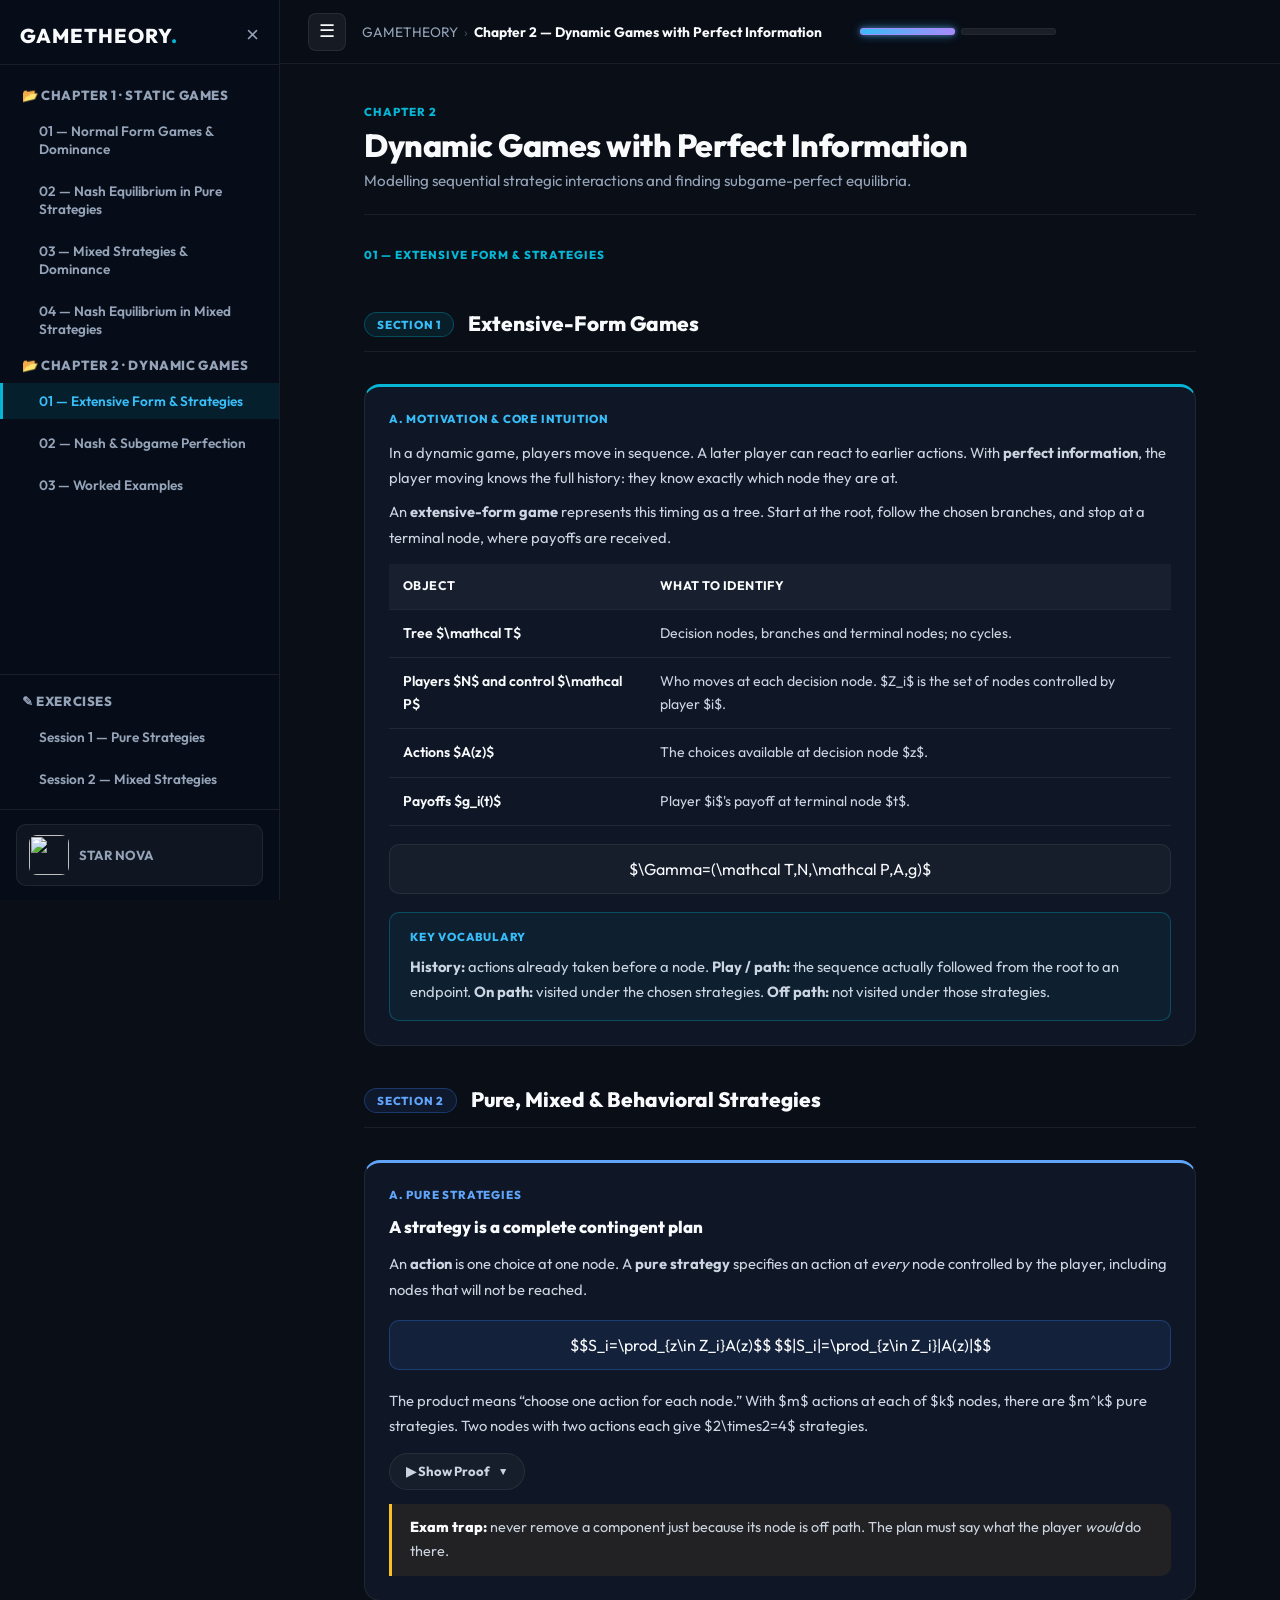
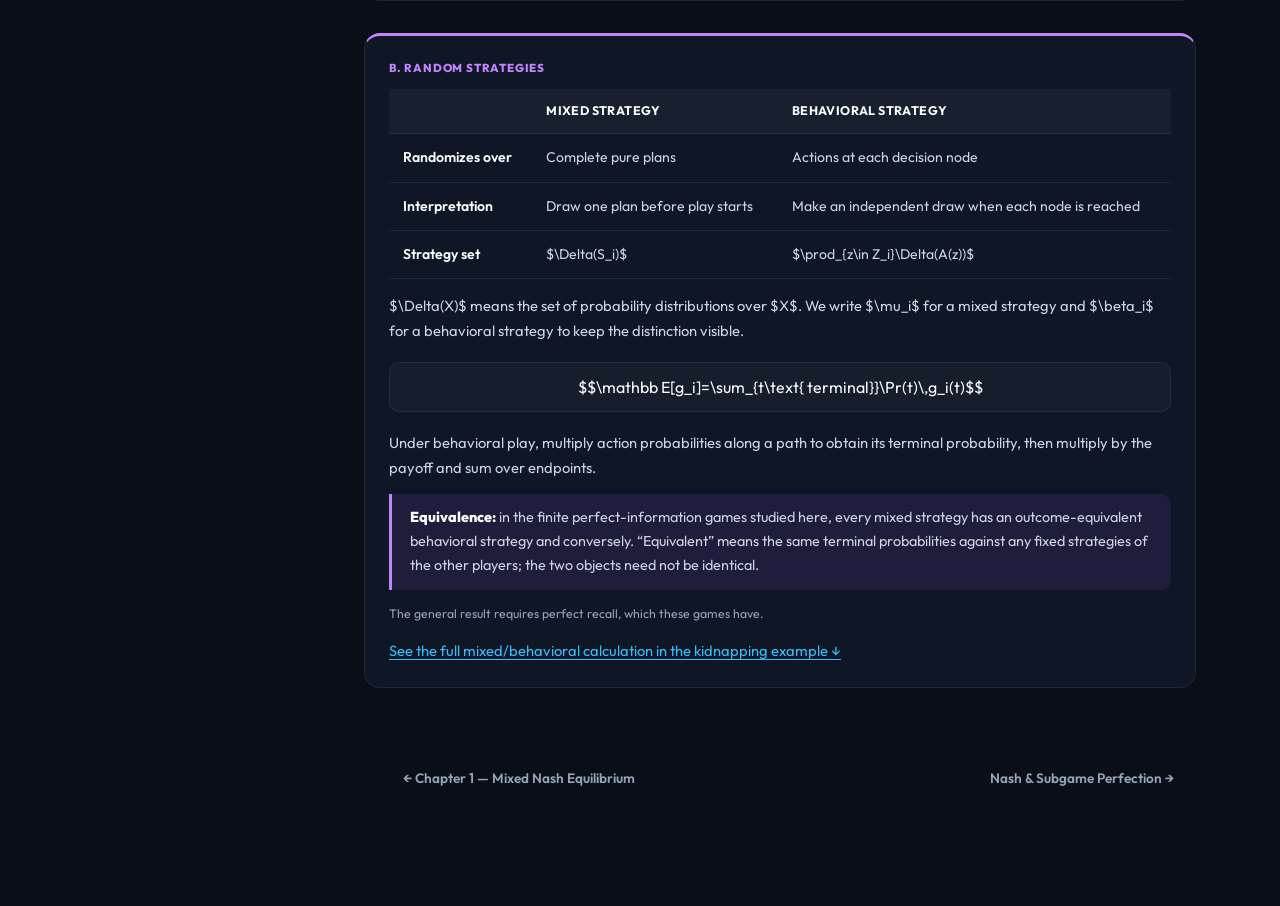
==== commit 51498e74: "Split Chapter 2 into three lessons with shared course navigation" ====
--- a/chapter2.html
+++ b/chapter2.html
@@ -1,4 +1,4 @@
-<!doctype html><html lang="en"><head><meta charset="utf-8"><meta name="viewport" content="width=device-width,initial-scale=1"><meta name="description" content="Chapter 2: dynamic games with perfect information. Essential theory and fully worked entry, kidnapping and sequential Cournot examples."><title>GAMETHEORY — Chapter 2 · Dynamic Games</title><link rel="preconnect" href="https://fonts.googleapis.com"><link href="https://fonts.googleapis.com/css2?family=Outfit:wght@300;400;500;600;700;800&display=swap" rel="stylesheet"><style>
+<!doctype html><html lang="en"><head><meta charset="utf-8"><meta name="viewport" content="width=device-width,initial-scale=1"><meta name="description" content="Chapter 2: dynamic games with perfect information. Essential theory and fully worked entry, kidnapping and sequential Cournot examples."><title>GAMETHEORY — Chapter 2 · Extensive Form &amp; Strategies</title><link rel="preconnect" href="https://fonts.googleapis.com"><link href="https://fonts.googleapis.com/css2?family=Outfit:wght@300;400;500;600;700;800&display=swap" rel="stylesheet"><style>
 :root {
   --sidebar-bg: #070d18;
   --sidebar-width: 280px;
@@ -305,8 +305,6 @@
 .course-section { display:flex; flex-direction:column; gap:32px; scroll-margin-top:90px; min-width:0; }
 .topbar-breadcrumb { flex-shrink:1; min-width:0; overflow:hidden; white-space:nowrap; text-overflow:ellipsis; }
 .chapter-progress-bar { min-width:80px; max-width:200px; }
-.sidebar-sublink { padding:9px 20px; line-height:1.45; }
-.sidebar-group-title { padding:17px 20px 7px; }
 .sidebar-footer { color:var(--text-3); font-size:.78rem; }
 .sidebar-shade { display:none; }
 .section-header { align-items:flex-start; }
@@ -373,17 +371,16 @@
 @media(max-width:600px) { .solution .demo-step:has(.step-heading) { display:grid; grid-template-columns:26px minmax(0,1fr); gap:10px; } .solution .step-body:has(.step-heading) { display:contents; } .solution .step-body:has(.step-heading)>* { grid-column:1 / -1; min-width:0; } .solution .step-body:has(.step-heading)>.step-heading { grid-column:2; margin:0; align-self:center; } .solution .demo-step:has(.step-heading)>.step-num { grid-column:1; grid-row:1; } }
 @media print { :root { --text:#111; --text-2:#222; --text-3:#444; --bg:#fff; --bg-card:#fff; --bg-deep:#fff; --border:#bbb; } body { display:block; background:white; color:#111; } .sidebar,.sidebar-shade,.topbar,.path-toggle,.skip-link { display:none!important; } .main-wrap { margin:0!important; } .main-content { max-width:none; padding:0; gap:24px; } .concept-card,.example-box,.game-tree { background:white; break-inside:avoid; } .concept-card { border:1px solid #aaa; } .solution { color:#111; } summary { color:#111!important; } .tree-payoffs text,.tree-actions text { fill:#222; } .tree-nodes circle { fill:white; } .tree-players text { fill:#111; } .payoff-matrix td,.payoff-matrix th { color:#111; background:white; } a { color:#125a85; } }
 
-.chapter-sections { flex-shrink:0; padding:4px 0 10px; }
-.chapter-sections .sidebar-sublink { padding:6px 20px 6px 36px; font-size:.77rem; }
-</style><script>window.MathJax={tex:{inlineMath:[['$','$'],['\\(','\\)']],displayMath:[['$$','$$'],['\\[','\\]']]},svg:{fontCache:'local'},options:{skipHtmlTags:['script','noscript','style','textarea','pre']}};</script><script defer src="https://cdnjs.cloudflare.com/ajax/libs/mathjax/3.2.2/es5/tex-mml-chtml.min.js"></script><link href="assets/favicon.svg" rel="icon" type="image/svg+xml"></head><body id="top"><a class="skip-link" href="#content">Skip to course</a><aside class="sidebar open" id="sidebar"><div class="sidebar-brand"><h1>GAMETHEORY<span>.</span></h1><button class="sidebar-close" id="sidebar-close" aria-label="Close chapter navigation">×</button></div><nav aria-label="Course and exercises" class="sidebar-nav">
+</style><script>window.MathJax={tex:{inlineMath:[['$','$'],['\\(','\\)']],displayMath:[['$$','$$'],['\\[','\\]']]},svg:{fontCache:'local'},options:{skipHtmlTags:['script','noscript','style','textarea','pre']}};</script><script defer src="https://cdnjs.cloudflare.com/ajax/libs/mathjax/3.2.2/es5/tex-mml-chtml.min.js"></script><link href="assets/favicon.svg" rel="icon" type="image/svg+xml"><script>const chapterPages={"trees":"chapter2.html","strategies":"chapter2.html","strategy-count-proof":"chapter2.html","normal":"dynamic-equilibria.html","spe":"dynamic-equilibria.html","spe-corollary":"dynamic-equilibria.html","entry":"dynamic-examples.html","entry-tree":"dynamic-examples.html","entry-title":"dynamic-examples.html","entry-desc":"dynamic-examples.html","entry-solution":"dynamic-examples.html","entry-tree-solved":"dynamic-examples.html","entry-title-solved":"dynamic-examples.html","entry-desc-solved":"dynamic-examples.html","entry-mixed":"dynamic-examples.html","kidnapping":"dynamic-examples.html","kidnap-tree":"dynamic-examples.html","kidnap-title":"dynamic-examples.html","kidnap-desc":"dynamic-examples.html","kidnapping-solution":"dynamic-examples.html","kidnap-tree-solved":"dynamic-examples.html","kidnap-title-solved":"dynamic-examples.html","kidnap-desc-solved":"dynamic-examples.html","kidnapping-random":"dynamic-examples.html","kidnapping-random-solution":"dynamic-examples.html","cournot":"dynamic-examples.html","cournot-solution":"dynamic-examples.html","revision":"dynamic-examples.html","revision-answers":"dynamic-examples.html"};let requestedAnchor;try{requestedAnchor=decodeURIComponent(location.hash.slice(1));}catch(_){requestedAnchor="";}if(chapterPages[requestedAnchor]&&chapterPages[requestedAnchor]!=="chapter2.html"){location.replace(chapterPages[requestedAnchor]+location.hash);}</script></head><body id="top"><a class="skip-link" href="#content">Skip to course</a><aside class="sidebar open" id="sidebar"><div class="sidebar-brand"><h1>GAMETHEORY<span>.</span></h1><button class="sidebar-close" id="sidebar-close" aria-label="Close chapter navigation">×</button></div><nav aria-label="Course and exercises" class="sidebar-nav">
 <div class="sidebar-group-title">📂 Chapter 1 · Static Games</div>
 <div class="sidebar-group"><a class="sidebar-sublink" href="chapter1.html">01 — Normal Form Games &amp; Dominance</a></div>
 <div class="sidebar-group"><a class="sidebar-sublink" href="nash-equilibrium.html">02 — Nash Equilibrium in Pure Strategies</a></div>
 <div class="sidebar-group"><a class="sidebar-sublink" href="mixed-strategies.html">03 — Mixed Strategies &amp; Dominance</a></div>
 <div class="sidebar-group"><a class="sidebar-sublink" href="mixed-nash-equilibrium.html">04 — Nash Equilibrium in Mixed Strategies</a></div>
 <div class="sidebar-group-title">📂 Chapter 2 · Dynamic Games</div>
-<div class="sidebar-group"><a class="sidebar-sublink active" aria-current="page" href="chapter2.html">Dynamic Games with Perfect Information</a></div>
-<div class="chapter-sections"><a class="sidebar-sublink" href="#trees">01 — Extensive-form games</a><a class="sidebar-sublink" href="#strategies">02 — Strategies</a><a class="sidebar-sublink" href="#normal">03 — Normal form & Nash</a><a class="sidebar-sublink" href="#spe">04 — Subgame perfection</a><a class="sidebar-sublink" href="#entry">Entry game</a><a class="sidebar-sublink" href="#kidnapping">Kidnapping game</a><a class="sidebar-sublink" href="#cournot">Dynamic Cournot duopoly</a><a class="sidebar-sublink" href="#revision">Revision checklist</a></div>
+<div class="sidebar-group"><a aria-current="page" class="sidebar-sublink active" href="chapter2.html">01 — Extensive Form &amp; Strategies</a></div>
+<div class="sidebar-group"><a class="sidebar-sublink" href="dynamic-equilibria.html">02 — Nash &amp; Subgame Perfection</a></div>
+<div class="sidebar-group"><a class="sidebar-sublink" href="dynamic-examples.html">03 — Worked Examples</a></div>
 <div class="sidebar-exercises">
 <div class="sidebar-group-title">✎ Exercises</div>
 <div class="sidebar-group"><a class="sidebar-sublink" href="exercise-session-1.html">Session 1 — Pure Strategies</a></div>
@@ -394,7 +391,7 @@
   <h1>Dynamic Games with Perfect Information</h1>
   <p>Modelling sequential strategic interactions and finding subgame-perfect equilibria.</p>
 </div>
-
+<div class="page-label">01 — Extensive Form &amp; Strategies</div>
 <section id="trees" class="course-section">
 <div class="section-header"><span class="section-label cyan">Section 1</span><h2>Extensive-Form Games</h2></div>
 <div class="concept-card cyan-top">
@@ -433,180 +430,9 @@
  <div class="body-text"><p>Under behavioral play, multiply action probabilities along a path to obtain its terminal probability, then multiply by the payoff and sum over endpoints.</p></div>
  <div class="key-note purple"><strong>Equivalence:</strong> in the finite perfect-information games studied here, every mixed strategy has an outcome-equivalent behavioral strategy and conversely. “Equivalent” means the same terminal probabilities against any fixed strategies of the other players; the two objects need not be identical.</div>
  <p class="source-note">The general result requires perfect recall, which these games have.</p>
- <div class="body-text"><p><a href="#kidnapping-random">See the full mixed/behavioral calculation in the kidnapping example ↓</a></p></div>
+ <div class="body-text"><p><a href="dynamic-examples.html#kidnapping-random">See the full mixed/behavioral calculation in the kidnapping example ↓</a></p></div>
 </div>
-</section>
-
-<section id="normal" class="course-section">
-<div class="section-header"><span class="section-label cyan">Section 3</span><h2>Normal Form &amp; Nash Equilibrium</h2></div>
-<div class="concept-card cyan-top">
- <div class="card-title cyan">The method</div>
- <ol class="steps-list"><li><strong>List complete pure strategies</strong> for each player.</li><li><strong>Build the normal form:</strong> for each strategy profile, follow the implied path and copy the endpoint payoffs.</li><li><strong>Find mutual best responses</strong> as in Chapter 1. A Nash equilibrium leaves no player a profitable unilateral change of their complete plan.</li></ol>
- <div class="math-display">$\Gamma^{NF}=(N,S,g),\qquad g_i(s)=g_i(t(s))$</div>
- <div class="body-text"><p>$t(s)$ is the endpoint reached under profile $s$. Different profiles can lead to the same endpoint because their plans differ only off path.</p></div>
- <div class="key-note amber"><strong>The limitation of Nash:</strong> an off-path threat can help deter an earlier move even when carrying it out would hurt the threatening player. Nash alone need not rule this out.</div>
-</div>
-</section>
-
-<section id="spe" class="course-section">
-<div class="section-header"><span class="section-label purple">Section 4</span><h2>Subgame Perfection &amp; Backward Induction</h2></div>
-<div class="concept-card purple-top">
- <div class="card-title purple">A. Definitions</div>
- <div class="body-text"><p>A <strong>subgame</strong> starts at a decision node and includes everything that follows it. With perfect information, each decision node starts a subgame. The root gives the whole game; other decision nodes give <strong>proper subgames</strong>.</p><p>A <strong>subgame-perfect equilibrium (SPE)</strong> is a strategy profile that is a Nash equilibrium in <em>every</em> subgame, including those off path.</p></div>
- <div class="math-display boxed-purple">$$SPE\subseteq NE$$</div>
- <div class="key-note purple"><strong>Credibility test:</strong> if this node were reached, would the player still want to take the prescribed action, given the continuation strategies?</div>
-</div>
-<div class="practical-box">
- <div class="practical-title">B. Backward Induction — Step-by-Step Method</div>
- <ol class="steps-list"><li>Start at the <strong>last decision nodes</strong>.</li><li>At each node, maximize the payoff of <strong>the player moving there</strong>.</li><li>Replace the solved continuation by its payoff pair and move one step backward.</li><li>Continue to the root. Report the <strong>complete strategy profile</strong>, then its path and payoffs.</li></ol>
- <div class="body-text">If a player is indifferent, keep all maximizing choices. Different continuation choices can produce multiple SPE; in mixed strategies, mixtures over tied optimal actions may also be possible.</div>
-</div>
-<div class="concept-card blue-top">
- <div class="card-title blue">C. One-shot deviations &amp; existence</div>
- <div class="body-text"><p>For the finite-horizon perfect-information games considered here, a profile is SPE iff there is <strong>no profitable one-shot deviation at any decision node</strong>: change only the action there and keep subsequent behavior fixed.</p><p>Evaluate the gain <strong>starting from that node</strong>, even if it is off path. Checking only deviations that alter the original equilibrium path is insufficient.</p></div>
- <div class="key-note green"><strong>Existence:</strong> every finite game tree with finite action sets and perfect information has at least one pure-strategy SPE. Backward induction constructs one. Existence does <em>not</em> mean uniqueness.</div>
- <details class="course-disclosure proof" id="spe-corollary"><summary class="toggle-btn">▶ Show Corollary <span class="arrow" aria-hidden="true">▼</span></summary><div class="collapsible solution"><p>Under these finite-game assumptions, if there is exactly one pure Nash equilibrium, it must be the unique pure SPE. If several pure NE exist, test their continuations in every proper subgame. The continuous-action Cournot example is solved directly; the finite-action theorem does not by itself prove its existence.</p></div></details>
-</div>
-</section>
-
-<section id="entry" class="course-section">
-<div class="section-header"><span class="section-label example">Example 1</span><h2>Entry Game</h2></div>
-<div class="example-box">
- <div class="example-badge">Payoffs (entrant, incumbent)</div>
- <div class="example-context">An entrant chooses <strong>$E$ — Enter</strong> or <strong>$S$ — Stay out</strong>. After entry, the incumbent chooses <strong>$F$ — Fight</strong> or <strong>$A$ — Accommodate</strong>. Staying out ends the game immediately.</div>
- <figure class="game-tree" id="entry-tree"><svg viewBox="0 0 640 310" role="img" aria-labelledby="entry-title entry-desc"><title id="entry-title">Entry game tree</title><desc id="entry-desc">Entrant chooses E or S. E leads to the incumbent, choosing F for payoffs minus 1, 1, or A for 1, 2. S gives 0, 3.</desc>
- <g class="tree-lines"><path class="chosen" d="M320 48 L190 148"/><path class="rejected" d="M320 48 L470 148"/><path class="rejected" d="M190 148 L100 250"/><path class="chosen" d="M190 148 L280 250"/></g>
- <g class="tree-actions"><text x="238" y="88">E</text><text x="412" y="88">S</text><text x="126" y="195">F</text><text x="242" y="195">A</text></g>
- <g class="tree-nodes"><circle cx="320" cy="48" r="19"/><circle cx="190" cy="148" r="19"/></g><g class="tree-players"><text x="320" y="54">1</text><text x="190" y="154">2</text></g>
- <g class="tree-payoffs"><text x="470" y="174">(0, 3)</text><text x="100" y="278">(−1, 1)</text><text x="280" y="278">(1, 2)</text></g></svg><figcaption>Player 1 moves first; player 2 observes entry.</figcaption></figure>
- <div class="example-task"><strong>Task:</strong> Write the strategy sets and normal form. Find dominance, Nash equilibria, subgames and SPE.</div>
- <details class="course-disclosure example-solution" id="entry-solution"><summary class="toggle-btn example-toggle">▶ Show Solution <span class="arrow" aria-hidden="true">▼</span></summary><div class="collapsible solution">
- <div class="demo-step"><div class="step-num coral">1</div><div class="step-body"><h3 class="step-heading">Strategies and payoff matrix</h3><p>Each player controls one node, so $S_1=\{E,S\}$ and $S_2=\{F,A\}$. The incumbent must specify a response even if the entrant stays out.</p>
- <div class="table-scroll"><table class="payoff-matrix"><thead><tr><th></th><th></th><th colspan="2">Incumbent (P2)</th></tr><tr><th></th><th></th><th scope="col">$F$</th><th scope="col">$A$</th></tr></thead><tbody><tr><th rowspan="2" class="row-label">Entrant (P1)</th><th scope="row" class="row-label">$E$</th><td>$(-1,1)$</td><td class="ne-cell">$(\underline{1},\underline{2})$</td></tr><tr><th scope="row" class="row-label">$S$</th><td class="ne-cell">$(\underline{0},\underline{3})$</td><td>$(0,\underline{3})$</td></tr></tbody></table><p class="matrix-legend">Underlined payoffs = best responses. Shaded cells = Nash equilibria.</p></div>
- <p>The two $S$ cells are identical: the incumbent's action is off path.</p>
- </div></div><div class="demo-step"><div class="step-num coral">2</div><div class="step-body"><h3 class="step-heading">Dominance</h3><p>For the incumbent, $A$ <strong>weakly dominates</strong> $F$: after $E$, $2&gt;1$; after $S$, $3=3$. It is not strict dominance. The entrant has no dominant action.</p>
- </div></div><div class="demo-step"><div class="step-num coral">3</div><div class="step-body"><h3 class="step-heading">Best responses</h3><p>For player 1: $BR_1(F)=\{S\}$ because $0&gt;-1$;<br>$BR_1(A)=\{E\}$ because $1&gt;0$.</p><p>For player 2: $BR_2(E)=\{A\}$ because $2&gt;1$;<br>$BR_2(S)=\{F,A\}$ because both give $3$.</p>
- <div class="math-display boxed">$$NE_{\rm pure}=\{(E,A),(S,F)\}$$</div>
- <p>At $(S,F)$, entering would give the entrant $-1$ instead of $0$. The incumbent cannot improve the realized payoff by changing the off-path response. So this is Nash, although the threat to fight is not credible.</p>
- 
- 
- </div></div><div class="demo-step"><div class="step-num coral">4</div><div class="step-body"><h3 class="step-heading">Subgames</h3><p>There are <strong>two</strong>: the whole game and the proper subgame starting at the incumbent's node after $E$.</p>
- </div></div><div class="demo-step"><div class="step-num coral">5</div><div class="step-body"><h3 class="step-heading">Solve from the end</h3><p><strong>Incumbent:</strong> after entry, compare its own payoffs: $A$ gives $2$, $F$ gives $1$. Choose $A$.</p><p><strong>Entrant:</strong> anticipate accommodation. Entry gives $1$; staying out gives $0$. Choose $E$.</p>
- <div class="math-display boxed">$$SPE=\{(E,A)\},\qquad g(E,A)=(1,2)$$</div>
- <p>Why reject $(S,F)$? In the off-path subgame after $E$, the incumbent has a profitable one-shot deviation $F\to A$ because $2&gt;1$.</p>
- 
- </div></div><div class="demo-step"><div class="step-num coral">✓</div><div class="step-body"><strong>Conclusion:</strong> Two pure Nash equilibria, $(E,A)$ and $(S,F)$; only $(E,A)$ is subgame-perfect. Equilibrium payoffs: $(1,2)$.<figure class="game-tree solved" id="entry-tree-solved"><svg viewBox="0 0 640 310" role="img" aria-labelledby="entry-title-solved entry-desc-solved"><title id="entry-title-solved">Entry game tree</title><desc id="entry-desc-solved">Entrant chooses E or S. E leads to the incumbent, choosing F for payoffs minus 1, 1, or A for 1, 2. S gives 0, 3.</desc>
- <g class="tree-lines"><path class="chosen" d="M320 48 L190 148"/><path class="rejected" d="M320 48 L470 148"/><path class="rejected" d="M190 148 L100 250"/><path class="chosen" d="M190 148 L280 250"/></g>
- <g class="tree-actions"><text x="238" y="88">E</text><text x="412" y="88">S</text><text x="126" y="195">F</text><text x="242" y="195">A</text></g>
- <g class="tree-nodes"><circle cx="320" cy="48" r="19"/><circle cx="190" cy="148" r="19"/></g><g class="tree-players"><text x="320" y="54">1</text><text x="190" y="154">2</text></g>
- <g class="tree-payoffs"><text x="470" y="174">(0, 3)</text><text x="100" y="278">(−1, 1)</text><text x="280" y="278">(1, 2)</text></g></svg><figcaption>SPE: entry followed by accommodation. The green branches show the equilibrium path.</figcaption></figure></div></div></div></details>
- 
- <div class="key-note red"><strong>Takeaway:</strong> a threat can support a Nash equilibrium while failing the credibility test required by SPE.</div>
-<details class="course-disclosure example-solution" id="entry-mixed"><summary class="toggle-btn example-toggle">▶ Show Mixed-Strategy Equilibria <span class="arrow" aria-hidden="true">▼</span></summary><div class="collapsible solution"><div class="demo-step"><div class="step-num coral">1</div><div class="step-body"><h3 class="step-heading">Expected payoff from entry</h3><p>Let $p=\Pr(E)$ and $q=\Pr(A)$. Entry gives $q(1)+(1-q)(-1)=2q-1$; staying out gives $0$. If $p&gt;0$, the incumbent strictly prefers $A$, so $q=1$ and then $p=1$.</p></div></div><div class="demo-step"><div class="step-num coral">2</div><div class="step-body"><h3 class="step-heading">Staying out in equilibrium</h3><p>If $p=0$, the incumbent is indifferent. Staying out remains optimal iff $2q-1\le0$.</p></div></div><div class="demo-step"><div class="step-num coral">3</div><div class="step-body"><h3 class="step-heading">Complete equilibrium set</h3><div class="math-display">$$NE=\{(1,1)\}\;\cup\;\{(0,q):0\le q\le\tfrac12\}$$</div><p>The only SPE is still $(E,A)$.</p></div></div></div></details></div>
-</section>
-
-<section id="kidnapping" class="course-section">
-<div class="section-header"><span class="section-label example">Example 2</span><h2>Kidnapping Game</h2></div>
-<div class="example-box">
- <div class="example-badge">Payoffs (State, kidnapper)</div>
- <div class="example-context">The State chooses <strong>$P$ — Pay</strong> or <strong>$A$ — Assault</strong>. The kidnapper observes this and chooses <strong>$R$ — Release</strong> or <strong>$K$ — Kill</strong>. The payoff after $(P,K)$ is $(-2,-1)$.</div>
- <figure class="game-tree" id="kidnap-tree"><svg viewBox="0 0 640 320" role="img" aria-labelledby="kidnap-title kidnap-desc"><title id="kidnap-title">Kidnapping game tree</title><desc id="kidnap-desc">State chooses P or A. Kidnapper chooses R or K at either resulting node. Payoffs are P R: 0, 1; P K: minus 2, minus 1; A R: 1, 0; A K: minus 1, minus 2.</desc>
- <g class="tree-lines"><path class="rejected" d="M320 45 L170 140"/><path class="chosen" d="M320 45 L470 140"/><path class="offpath-optimal" d="M170 140 L70 250"/><path class="rejected" d="M170 140 L250 250"/><path class="chosen" d="M470 140 L390 250"/><path class="rejected" d="M470 140 L570 250"/></g>
- <g class="tree-actions"><text x="228" y="83">P</text><text x="411" y="83">A</text><text x="106" y="193">R</text><text x="222" y="193">K</text><text x="416" y="193">R</text><text x="536" y="193">K</text></g>
- <g class="tree-nodes"><circle cx="320" cy="45" r="20"/><circle cx="170" cy="140" r="20"/><circle cx="470" cy="140" r="20"/></g><g class="tree-players"><text x="320" y="51">S</text><text x="170" y="146">K</text><text x="470" y="146">K</text></g>
- <g class="tree-payoffs"><text x="70" y="281">(0, 1)</text><text x="250" y="281">(−2, −1)</text><text x="390" y="281">(1, 0)</text><text x="570" y="281">(−1, −2)</text></g></svg><figcaption>There are two different kidnapper decision nodes.</figcaption></figure>
- <div class="example-task"><strong>Task:</strong> Write complete plans, construct the normal form, and find dominance, pure Nash equilibria and SPE.</div>
- <details class="course-disclosure example-solution" id="kidnapping-solution"><summary class="toggle-btn example-toggle">▶ Show Solution <span class="arrow" aria-hidden="true">▼</span></summary><div class="collapsible solution">
- <div class="demo-step"><div class="step-num coral">1</div><div class="step-body"><h3 class="step-heading">Strategy sets</h3><p>The State controls one node: $S_{\rm State}=\{P,A\}$. The kidnapper controls two nodes, so $|S_K|=2^2=4$:</p><div class="math-display">$$S_K=\{RR,RK,KR,KK\}$$</div>
- <div class="table-scroll"><table class="summary-table"><thead><tr><th>Plan</th><th>After P</th><th>After A</th></tr></thead><tbody><tr><td>RR</td><td>Release</td><td>Release</td></tr><tr><td>RK</td><td>Release</td><td>Kill</td></tr><tr><td>KR</td><td>Kill</td><td>Release</td></tr><tr><td>KK</td><td>Kill</td><td>Kill</td></tr></tbody></table></div>
- <p><strong>Read the letters in the order $(\text{after }P,\text{ after }A)$.</strong> Writing just “$R$ or $K$” forgets one decision node.</p>
- </div></div><div class="demo-step"><div class="step-num coral">2</div><div class="step-body"><h3 class="step-heading">Fill the payoff matrix by following the path</h3><p>If the State chooses $P$, read the <em>first</em> letter. If it chooses $A$, read the <em>second</em> letter. For example, $(P,RK)$ reaches $(P,R)$ and pays $(0,1)$; $(A,RK)$ reaches $(A,K)$ and pays $(-1,-2)$.</p>
- <div class="table-scroll"><table class="payoff-matrix"><thead><tr><th></th><th></th><th colspan="4">Kidnapper</th></tr><tr><th></th><th></th><th scope="col">$RR$</th><th scope="col">$RK$</th><th scope="col">$KR$</th><th scope="col">$KK$</th></tr></thead><tbody><tr><th rowspan="2" class="row-label">State</th><th scope="row" class="row-label">$P$</th><td>$(0,\underline{1})$</td><td class="ne-cell">$(\underline{0},\underline{1})$</td><td>$(-2,-1)$</td><td>$(-2,-1)$</td></tr><tr><th scope="row" class="row-label">$A$</th><td class="ne-cell">$(\underline{1},\underline{0})$</td><td>$(-1,-2)$</td><td class="ne-cell">$(\underline{1},\underline{0})$</td><td>$(\underline{-1},-2)$</td></tr></tbody></table><p class="matrix-legend">Underlined payoffs = best responses. Shaded cells = Nash equilibria.</p></div>
- 
- </div></div><div class="demo-step"><div class="step-num coral">3</div><div class="step-body"><h3 class="step-heading">Dominance</h3><p>Compare the kidnapper's payoffs: $RR$ gives $(1,0)$ across rows $P,A$; $RK$ gives $(1,-2)$; $KR$ gives $(-1,0)$; $KK$ gives $(-1,-2)$.</p><ul><li>$RR$ <strong>strictly dominates</strong> $KK$.</li><li>$RR$ <strong>weakly dominates</strong> both $RK$ and $KR$.</li><li>$RK$ and $KR$ each weakly dominate $KK$.</li></ul><p>$RR$ is weakly dominant, but not strictly dominant. The State has no dominant strategy.</p>
- </div></div><div class="demo-step"><div class="step-num coral">4</div><div class="step-body"><h3 class="step-heading">Best responses</h3><p><strong>State:</strong><br>Against $RR$: choose $A$ because $1&gt;0$.<br>Against $RK$: choose $P$ because $0&gt;-1$.<br>Against $KR$: choose $A$ because $1&gt;-2$.<br>Against $KK$: choose $A$ because $-1&gt;-2$.</p><p><strong>Kidnapper:</strong><br>Against $P$: $BR_K(P)=\{RR,RK\}$, both yielding $1$.<br>Against $A$: $BR_K(A)=\{RR,KR\}$, both yielding $0$.</p>
- <div class="math-display boxed">$$NE_{\rm pure}=\{(A,RR),(P,RK),(A,KR)\}$$</div>
- <p>At $(P,RK)$, the off-path threat to kill after assault keeps the State paying. At $(A,KR)$, the instruction to kill after payment is off path, so changing that instruction alone does not improve the realized payoff.</p>
- <div class="key-note amber">Eliminating weakly dominated strategies can remove Nash equilibria. To find <strong>all</strong> pure NE, retain $RK$ and $KR$ while checking best responses.</div>
- 
- </div></div><div class="demo-step"><div class="step-num coral">5</div><div class="step-body"><h3 class="step-heading">Identify the subgames</h3><p><strong>Three</strong> subgames: the whole game, the kidnapper's decision after $P$, and the kidnapper's decision after $A$.</p>
- </div></div><div class="demo-step"><div class="step-num coral">6</div><div class="step-body"><h3 class="step-heading">Work backward at both kidnapper nodes</h3><p>After $P$: releasing gives the kidnapper $1$, killing gives $-1$. Choose $R$.</p><p>After $A$: releasing gives the kidnapper $0$, killing gives $-2$. Choose $R$.</p><p>The kidnapper's full sequentially optimal plan is therefore <strong>$RR$</strong>.</p>
- </div></div><div class="demo-step"><div class="step-num coral">7</div><div class="step-body"><h3 class="step-heading">Return to the State's choice</h3><p>Given $RR$, paying gives the State $0$ and assault gives $1$. Choose $A$.</p>
- <div class="math-display boxed">$$SPE=\{(A,RR)\},\quad \text{path }A\to R,\quad g=(1,0)$$</div>
- <p>$(P,RK)$ fails the subgame after $A$: switching $K\to R$ raises the kidnapper's payoff from $-2$ to $0$. $(A,KR)$ fails the subgame after $P$: switching $K\to R$ raises it from $-1$ to $1$.</p>
- 
- </div></div><div class="demo-step"><div class="step-num coral">✓</div><div class="step-body"><strong>Conclusion:</strong> Three pure Nash equilibria; the unique SPE is $(A,RR)$. The realized path is $A\to R$, with payoffs $(1,0)$.<figure class="game-tree solved" id="kidnap-tree-solved"><svg viewBox="0 0 640 320" role="img" aria-labelledby="kidnap-title-solved kidnap-desc-solved"><title id="kidnap-title-solved">Kidnapping game tree</title><desc id="kidnap-desc-solved">State chooses P or A. Kidnapper chooses R or K at either resulting node. Payoffs are P R: 0, 1; P K: minus 2, minus 1; A R: 1, 0; A K: minus 1, minus 2.</desc>
- <g class="tree-lines"><path class="rejected" d="M320 45 L170 140"/><path class="chosen" d="M320 45 L470 140"/><path class="offpath-optimal" d="M170 140 L70 250"/><path class="rejected" d="M170 140 L250 250"/><path class="chosen" d="M470 140 L390 250"/><path class="rejected" d="M470 140 L570 250"/></g>
- <g class="tree-actions"><text x="228" y="83">P</text><text x="411" y="83">A</text><text x="106" y="193">R</text><text x="222" y="193">K</text><text x="416" y="193">R</text><text x="536" y="193">K</text></g>
- <g class="tree-nodes"><circle cx="320" cy="45" r="20"/><circle cx="170" cy="140" r="20"/><circle cx="470" cy="140" r="20"/></g><g class="tree-players"><text x="320" y="51">S</text><text x="170" y="146">K</text><text x="470" y="146">K</text></g>
- <g class="tree-payoffs"><text x="70" y="281">(0, 1)</text><text x="250" y="281">(−2, −1)</text><text x="390" y="281">(1, 0)</text><text x="570" y="281">(−1, −2)</text></g></svg><figcaption>SPE: assault followed by release. Green = equilibrium path; dashed cyan = the optimal off-path response after payment.</figcaption></figure></div></div></div></details>
- 
- 
- 
-</div>
-<div class="example-box" id="kidnapping-random"><div class="example-badge">Exercise · Mixed &amp; Behavioral Strategies</div><div class="example-context">In the kidnapping game, the kidnapper has four pure strategies: $RR$, $RK$, $KR$ and $KK$.</div><div class="example-task"><strong>Task:</strong> Write the mixed and behavioral strategy sets, represent uniform randomization, and compute expected payoffs.</div><details class="course-disclosure example-solution" id="kidnapping-random-solution"><summary class="toggle-btn example-toggle">▶ Show Solution <span class="arrow" aria-hidden="true">▼</span></summary><div class="collapsible solution">
- <div class="demo-step"><div class="step-num coral">1</div><div class="step-body"><h3 class="step-heading">Mixed strategy: randomize over four complete plans</h3>
- <div class="math-display">$$\mu_K=(x_{RR},x_{RK},x_{KR},x_{KK})$$ $$x_j\ge0,\qquad \sum_jx_j=1$$</div>
- <p>The set is $\Delta(\{RR,RK,KR,KK\})$. Uniform mixing assigns $1/4$ to each plan.</p>
- </div></div><div class="demo-step"><div class="step-num coral">2</div><div class="step-body"><h3 class="step-heading">Behavioral strategy: one probability at each node</h3><p>Let $p=\Pr(R\mid P)$ and $q=\Pr(R\mid A)$. Then $\beta_K=((p,1-p),(q,1-q))$, with $(p,q)\in[0,1]^2$.</p><p>Uniform behavior uses $p=q=1/2$: release or kill with equal probability at either node. The mapping from a mixed plan to behavior is:</p>
- <div class="math-display">$$p=x_{RR}+x_{RK}$$ $$q=x_{RR}+x_{KR}$$</div>
- <p>Conversely, an equivalent mixed strategy for behavior $(p,q)$ is:</p><div class="math-display">$$\begin{aligned}x_{RR}&=pq\\x_{RK}&=p(1-q)\\x_{KR}&=(1-p)q\\x_{KK}&=(1-p)(1-q)\end{aligned}$$</div>
- <p>Only one of the two kidnapper nodes can be reached. These formulas therefore preserve terminal probabilities against any State strategy. In particular, uniform behavior corresponds to $(1/4,1/4,1/4,1/4)$.</p>
- </div></div><div class="demo-step"><div class="step-num coral">3</div><div class="step-body"><h3 class="step-heading">Expected payoff check</h3><p>Let the State pay with probability $r$. The four terminal probabilities, in the tree's left-to-right order, are $rp$, $r(1-p)$, $(1-r)q$, $(1-r)(1-q)$.</p>
- <div class="math-display">$$\begin{aligned}\mathbb E[g_S]&=-2r(1-p)\\&\quad +(1-r)(2q-1)\end{aligned}$$ $$\begin{aligned}\mathbb E[g_K]&=r(2p-1)\\&\quad -2(1-r)(1-q)\end{aligned}$$</div>
- <p>With $p=q=1/2$, these simplify to $\mathbb E[g_S]=-r$ and $\mathbb E[g_K]=r-1$. If the State also randomizes uniformly ($r=1/2$), expected payoffs are $(-1/2,-1/2)$.</p><div class="key-note amber"><strong>Uniform does not mean equilibrium.</strong> Here the kidnapper strictly prefers release at both nodes, so uniform behavior is not SPE.</div>
- </div></div></div></details></div></section>
-
-<section id="cournot" class="course-section">
-<div class="section-header"><span class="section-label example">Example 3</span><h2>Dynamic Cournot Duopoly</h2></div>
-<div class="example-box">
- <div class="example-badge">Sequential quantities · Stackelberg model</div>
- <div class="example-context">Firm 1 chooses $q_1\ge0$. Firm 2 observes it, then chooses $q_2\ge0$. Both receive their profits after production. The follower can condition its quantity on the leader's choice.</div>
- <div class="key-note amber"><strong>Model assumptions.</strong> Both firms have the same constant marginal cost $c$, so $C_i(q_i)=cq_i$, with $a&gt;c&gt;0$.</div>
- <div class="math-display">$$P(Q)=\max\{a-Q,0\}$$ $$g_i(q_i,q_j)=q_i\big[P(q_i+q_j)-c\big]$$</div>
- <div class="sequence"><div><b>1</b><span>Leader chooses $q_1$</span></div><span class="sequence-arrow">→</span><div><b>2</b><span>Follower observes $q_1$, chooses $q_2$</span></div><span class="sequence-arrow">→</span><div><b>✓</b><span>Profits $(g_1,g_2)$</span></div></div>
- <p class="source-note">Each possible $q_1$ starts a distinct follower decision node; the tree has infinitely many branches.</p>
- <div class="example-task"><strong>Task:</strong> Write the normal-form strategy sets, find the SPE by backward induction, and explain why other Nash equilibria can exist.</div>
- <details class="course-disclosure example-solution" id="cournot-solution"><summary class="toggle-btn example-toggle">▶ Show Solution <span class="arrow" aria-hidden="true">▼</span></summary><div class="collapsible solution">
- <div class="demo-step"><div class="step-num coral">1</div><div class="step-body"><h3 class="step-heading">A number for the leader; a function for the follower</h3>
- <div class="math-display">$$S_1=\mathbb R_+,\qquad S_2=\{f:\mathbb R_+\to\mathbb R_+\}$$</div>
- <p>A follower strategy gives a response $f(x)$ for <strong>every</strong> possible leader quantity $x$, including quantities not chosen in equilibrium. A single realized number $q_2$ is not a full strategy.</p>
- </div></div><div class="demo-step"><div class="step-num coral">2</div><div class="step-body"><h3 class="step-heading">Normal-form payoffs</h3><div class="math-display">$$G_1(q_1,f)=q_1\big[\max\{a-q_1-f(q_1),0\}-c\big]$$ $$G_2(q_1,f)=f(q_1)\big[\max\{a-q_1-f(q_1),0\}-c\big]$$</div>
- <p>The normal form exists, but cannot be displayed as a finite matrix. There is a proper subgame after each possible $q_1$, in addition to the whole game.</p>
- 
- </div></div><div class="demo-step"><div class="step-num coral">3</div><div class="step-body"><h3 class="step-heading">Solve firm 2's problem for any observed $q_1$</h3><p>Where production is profitable, the follower maximizes:</p><div class="math-display">$$g_2=q_2(a-c-q_1-q_2)$$ $$\frac{\partial g_2}{\partial q_2}=a-c-q_1-2q_2=0$$</div><p>The second derivative is $-2&lt;0$. Include the non-negativity constraint:</p>
- <div class="math-display boxed">$$f^*(q_1)=BR_2(q_1)=\max\left\{\frac{a-c-q_1}{2},0\right\}$$</div>
- <p>When $q_1\ge a-c$, the best response is zero. Producing where the market price is zero loses $cq_2$, so that region cannot improve on zero output.</p>
- </div></div><div class="demo-step"><div class="step-num coral">4</div><div class="step-body"><h3 class="step-heading">The leader anticipates this whole response rule</h3><p>Set $d=a-c&gt;0$. For $0\le q_1\le d$, substitute $q_2=(d-q_1)/2$ into firm 1's profit:</p>
- <div class="math-display">$$\begin{aligned}g_1&=q_1\left(d-q_1-\frac{d-q_1}{2}\right)\\&=\frac{q_1(d-q_1)}2\end{aligned}$$ $$\frac{d g_1}{d q_1}=\frac d2-q_1=0$$ $$\Longrightarrow\quad q_1^*=\frac d2$$</div>
- <p>The second derivative is $-1&lt;0$. For $q_1\ge d$, the follower produces zero and the leader's profit is nonpositive, whereas $q_1=d/2$ gives positive profit. Thus this is the global optimum.</p>
- </div></div><div class="demo-step"><div class="step-num coral">5</div><div class="step-body"><h3 class="step-heading">Find the follower's realized quantity</h3><div class="math-display">$$q_2^*=f^*(q_1^*)=\frac{d-d/2}{2}=\frac d4$$</div>
- </div></div><div class="demo-step"><div class="step-num coral">6</div><div class="step-body"><h3 class="step-heading">Report the complete SPE, then its outcome</h3><div class="math-display boxed">$$q_1^*=\frac{a-c}{2}$$ $$f^*(x)=\max\left\{\frac{a-c-x}{2},0\right\},\quad x\ge0$$</div>
- <div class="math-display">$$Q^*=\frac{3(a-c)}4,\quad P^*=\frac{a+3c}{4}$$ $$g_1^*=\frac{(a-c)^2}{8}$$ $$g_2^*=\frac{(a-c)^2}{16}$$</div>
- <p>The quantity pair $(q_1^*,q_2^*)$ describes the <em>outcome</em>. The response function specifies behavior in all off-path follower subgames as well. Under $a&gt;c&gt;0$, the follower's optimum at every node and the leader's optimum are unique, so this pure SPE is unique.</p>
- <div class="key-note green"><strong>Numerical check:</strong> with $a=13$ and $c=1$, $q_1^*=6$, $q_2^*=3$, $P^*=4$, $g_1^*=18$ and $g_2^*=9$.</div>
- 
- </div></div><div class="demo-step"><div class="step-num coral">7</div><div class="step-body"><h3 class="step-heading">The follower has a weakly dominant response plan</h3><p>For every leader quantity $q_1$, $f^*(q_1)$ maximizes the follower's payoff. Thus the complete plan $f^*$ does at least as well as any alternative plan against every $q_1$. It is weakly dominant. It is not strictly dominant: another plan can agree at one quantity and differ elsewhere.</p><p>There is no dominant quantity for the leader across all possible follower response functions.</p>
- </div></div><div class="demo-step"><div class="step-num coral">8</div><div class="step-body"><h3 class="step-heading">Construct another pure Nash equilibrium</h3><p>Let $d=a-c$ and consider:</p><div class="math-display">$$q_1^C=\frac d3,\qquad f^C(x)=\frac d3\quad\text{for every }x\ge0$$</div>
- <p><strong>Leader's best response:</strong> the follower's announced plan always produces $d/3$. Maximizing $q_1(d-q_1-d/3)$ gives $q_1=d/3$.</p><p><strong>Follower's best response at the realized node:</strong> against $q_1=d/3$, its optimal output is $(d-d/3)/2=d/3$. Changing the response elsewhere does not affect the realized payoff.</p><p>Both players are best-responding, so $(q_1^C,f^C)$ is a Nash equilibrium of the dynamic game's normal form.</p>
- </div></div><div class="demo-step"><div class="step-num coral">9</div><div class="step-body"><h3 class="step-heading">Why it is not subgame-perfect</h3><p>At the off-path node $q_1=0$, the plan prescribes $d/3$ but the follower's optimum is $d/2$. The follower would deviate there. The constant plan fails the subgame test.</p>
- <div class="key-note red"><strong>Two NE exhibited:</strong> the Stackelberg SPE and the constant-response Cournot profile above. This is not an enumeration of every NE.</div>
- </div></div><div class="demo-step"><div class="step-num coral">10</div><div class="step-body"><h3 class="step-heading">Is moving first always better?</h3><p>In this particular quantity model, the leader earns $d^2/8$, compared with $d^2/9$ per firm in simultaneous Cournot; the follower earns $d^2/16$. Here there is a first-mover advantage. It is <strong>not a general theorem</strong> about dynamic games: the benefit depends on the payoffs and available responses.</p>
- </div></div><div class="demo-step"><div class="step-num coral">✓</div><div class="step-body"><strong>Conclusion:</strong> The unique pure SPE is the leader quantity $(a-c)/2$ together with the follower’s full best-response function. The realized follower quantity is $(a-c)/4$.</div></div></div></details>
- 
- 
-</div>
-</section>
-
-<section id="revision" class="course-section">
-<div class="section-header"><span class="section-label green">Revision</span><h2>Master Revision Map — Dynamic Games</h2></div>
-<div class="practical-box"><div class="practical-title">The 5-Step Method</div><ol class="steps-list"><li><strong>Read:</strong> players, timing, actions and the order of payoffs.</li><li><strong>Plan:</strong> one action for every node a player controls.</li><li><strong>Translate:</strong> build the normal form and find best responses if Nash is requested.</li><li><strong>Solve backward:</strong> optimize at every node, including off-path nodes.</li><li><strong>Report:</strong> complete SPE strategy profile → realized path → payoffs.</li></ol></div>
-<div class="table-scroll"><table class="summary-table"><thead><tr><th>Example</th><th>Pure Nash equilibria</th><th>Pure SPE</th></tr></thead><tbody><tr><td>Entry</td><td>$(E,A)$; $(S,F)$</td><td>$(E,A)$</td></tr><tr><td>Kidnapping</td><td>$(A,RR)$; $(P,RK)$; $(A,KR)$</td><td>$(A,RR)$</td></tr><tr><td>Dynamic Cournot</td><td>Several possible; two demonstrated</td><td>Leader $(a-c)/2$; follower rule $f^*(x)=\max\{(a-c-x)/2,0\}$</td></tr></tbody></table></div>
-<div class="concept-card amber-top"><div class="card-title amber">Four mistakes to avoid</div><ul class="body-text"><li>Confusing one action with a complete strategy.</li><li>Using the wrong player's payoff when solving a node.</li><li>Checking only the path that actually occurs.</li><li>Giving Cournot's follower only a number instead of a response function.</li></ul></div>
-<div class="example-box"><div class="example-badge">Exercise · Revision</div><div class="example-context"><ol><li>A player controls three nodes, with two actions at each node. How many pure strategies are there?</li><li>Is every Nash equilibrium subgame-perfect?</li><li>In the kidnapping SPE, why specify release after payment if the State chooses assault?</li></ol></div><div class="example-task"><strong>Task:</strong> Answer each question and justify the answer briefly.</div><details class="course-disclosure example-solution" id="revision-answers"><summary class="toggle-btn example-toggle">▶ Show Solution <span class="arrow" aria-hidden="true">▼</span></summary><div class="collapsible solution"><div class="demo-step"><div class="step-num coral">1</div><div class="step-body"><h3 class="step-heading">Count complete plans</h3><p>There are $2^3=8$ pure strategies: one binary choice at each of three nodes.</p></div></div><div class="demo-step"><div class="step-num coral">2</div><div class="step-body"><h3 class="step-heading">Compare NE and SPE</h3><p>No. Every SPE is Nash, but a Nash equilibrium may fail in an off-path subgame. The entry profile $(S,F)$ is an example.</p></div></div><div class="demo-step"><div class="step-num coral">3</div><div class="step-body"><h3 class="step-heading">Specify off-path behavior</h3><p>Subgame perfection requires optimal behavior after payment too. Release must therefore be part of the kidnapper’s complete plan $RR$, even though the State chooses assault.</p></div></div></div></details></div>
-</section>
-<footer class="course-footer"><p>Chapter 2 · Dynamic Games with Perfect Information</p><a href="#top">Back to top ↑</a></footer>
-<nav aria-label="Page navigation" style="display:flex;justify-content:space-between;gap:16px;margin:40px 0;flex-wrap:wrap;"><a class="sidebar-sublink" href="mixed-nash-equilibrium.html">← Chapter 1 — Mixed Nash Equilibrium</a><a class="sidebar-sublink" href="#top">Back to top ↑</a></nav></main></div><script>
+</section><nav aria-label="Page navigation" style="display:flex;justify-content:space-between;gap:16px;margin:40px 0;flex-wrap:wrap;"><a class="sidebar-sublink" href="mixed-nash-equilibrium.html">← Chapter 1 — Mixed Nash Equilibrium</a><a class="sidebar-sublink" href="dynamic-equilibria.html">Nash &amp; Subgame Perfection →</a></nav></main></div><script>
 const sidebar=document.getElementById('sidebar');
 const wrap=document.getElementById('main-wrap');
 const menu=document.getElementById('menu-toggle');
@@ -618,13 +444,10 @@
 document.getElementById('sidebar-shade').addEventListener('click',()=>setSidebar(false));
 document.addEventListener('keydown',e=>{if(e.key==='Escape'&&mobile.matches)setSidebar(false);});
 mobile.addEventListener('change',e=>setSidebar(!e.matches));
-const links=[...document.querySelectorAll('.chapter-sections .sidebar-sublink')];
-links.forEach(a=>a.addEventListener('click',()=>{if(mobile.matches)setSidebar(false);}));
-document.querySelectorAll('.path-toggle').forEach(btn=>btn.addEventListener('click',()=>{const target=document.getElementById(btn.dataset.tree);const active=target.classList.toggle('solved');btn.setAttribute('aria-pressed',String(active));btn.textContent=active?'Hide the SPE highlighting':'Highlight the SPE path';}));
 const sections=[...document.querySelectorAll('.course-section')];
 const progress=document.getElementById('chapterProgressBar');
 sections.forEach((s,i)=>{const b=document.createElement('button');b.className='progress-segment';b.type='button';b.setAttribute('aria-label',s.querySelector('h2').textContent);b.addEventListener('click',()=>s.scrollIntoView({behavior:'smooth'}));progress.append(b);});
-function updateProgress(){let current=0;sections.forEach((s,i)=>{if(s.getBoundingClientRect().top<150)current=i;});links.forEach(a=>{const active=a.hash==='#'+sections[current].id;a.classList.toggle('active',active);if(active)a.setAttribute('aria-current','location');else a.removeAttribute('aria-current');});[...progress.children].forEach((b,i)=>{b.classList.toggle('completed',i<current);b.classList.toggle('active',i===current);});}
+function updateProgress(){let current=0;sections.forEach((s,i)=>{if(s.getBoundingClientRect().top<150)current=i;});[...progress.children].forEach((b,i)=>{b.classList.toggle('completed',i<current);b.classList.toggle('active',i===current);});}
 let ticking=false;window.addEventListener('scroll',()=>{if(!ticking){requestAnimationFrame(()=>{updateProgress();ticking=false;});ticking=true;}},{passive:true});
 window.addEventListener('resize',updateProgress);updateProgress();
 function revealHash(){const el=document.getElementById(decodeURIComponent(location.hash.slice(1))||'top');if(!el)return;let node=el;while(node){if(node.tagName==='DETAILS')node.open=true;node=node.parentElement;}if(el.id==='kidnapping-random')el.querySelector('details').open=true;}
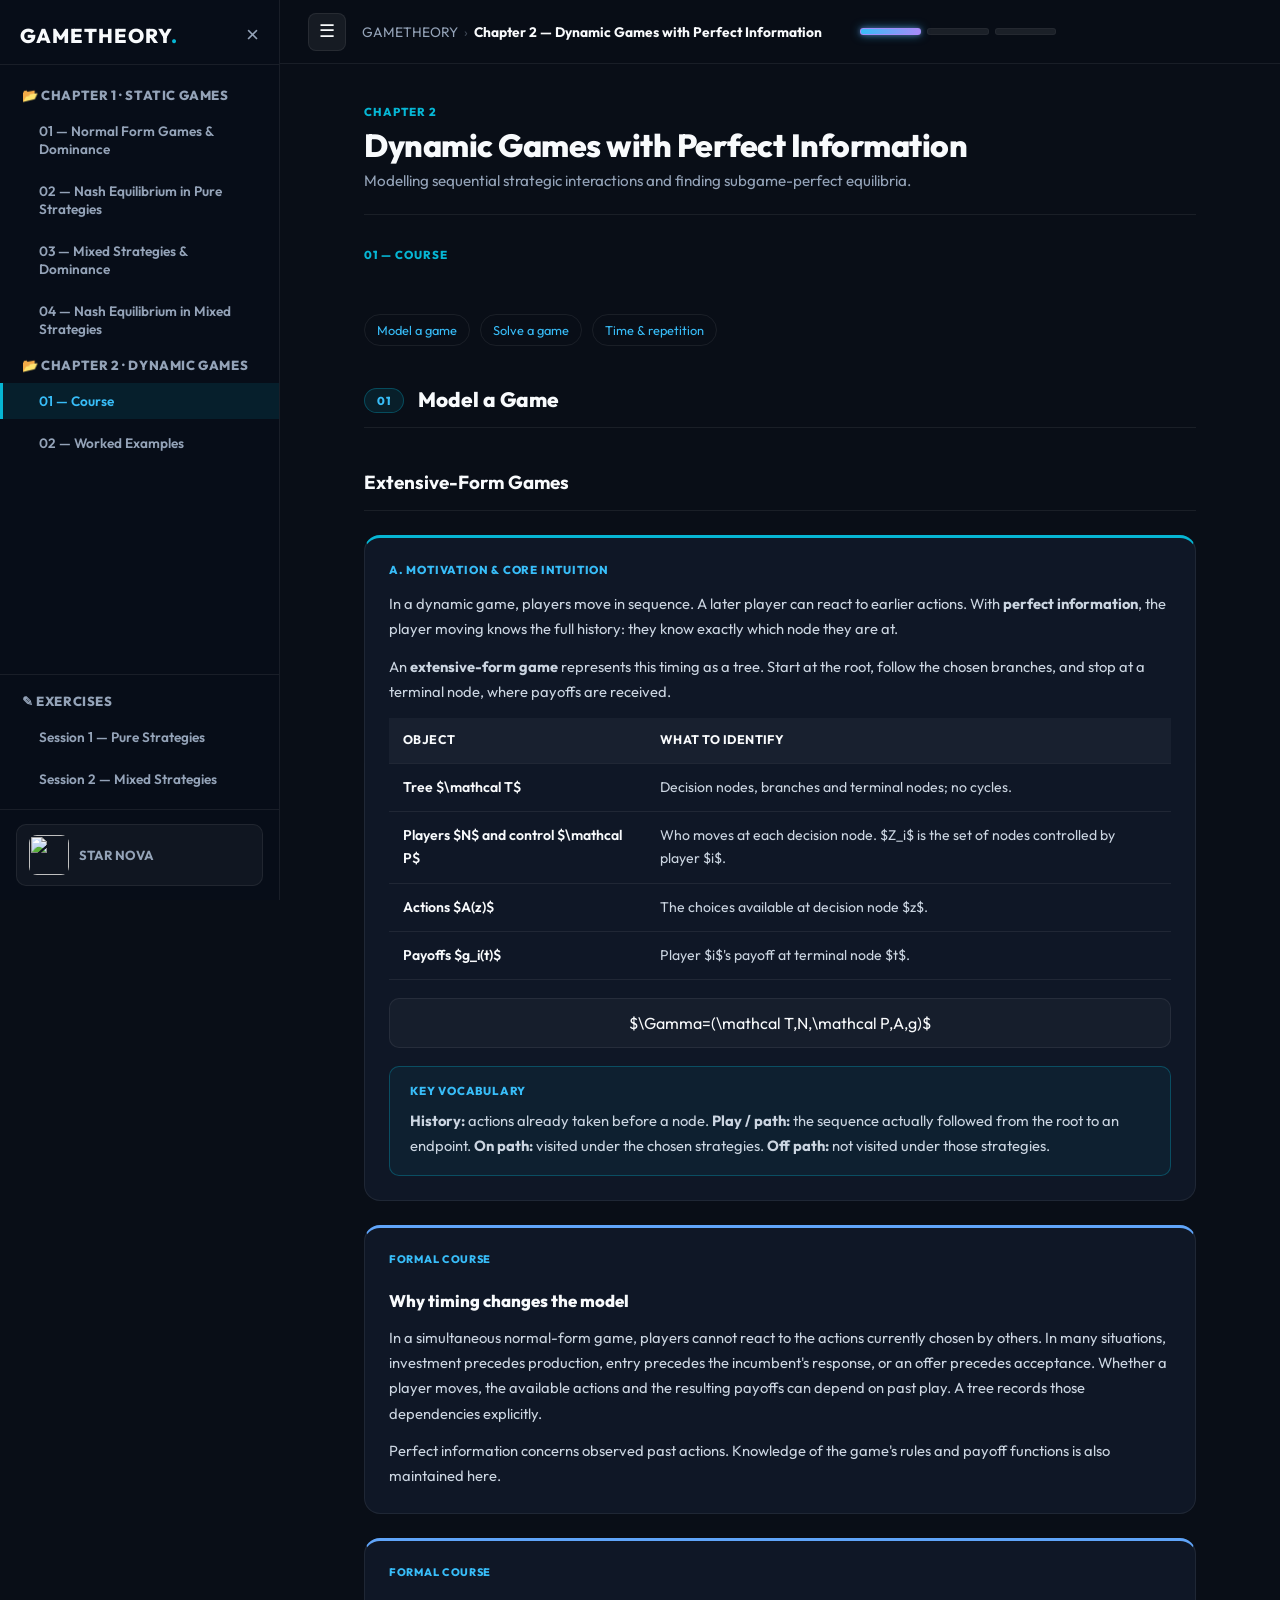
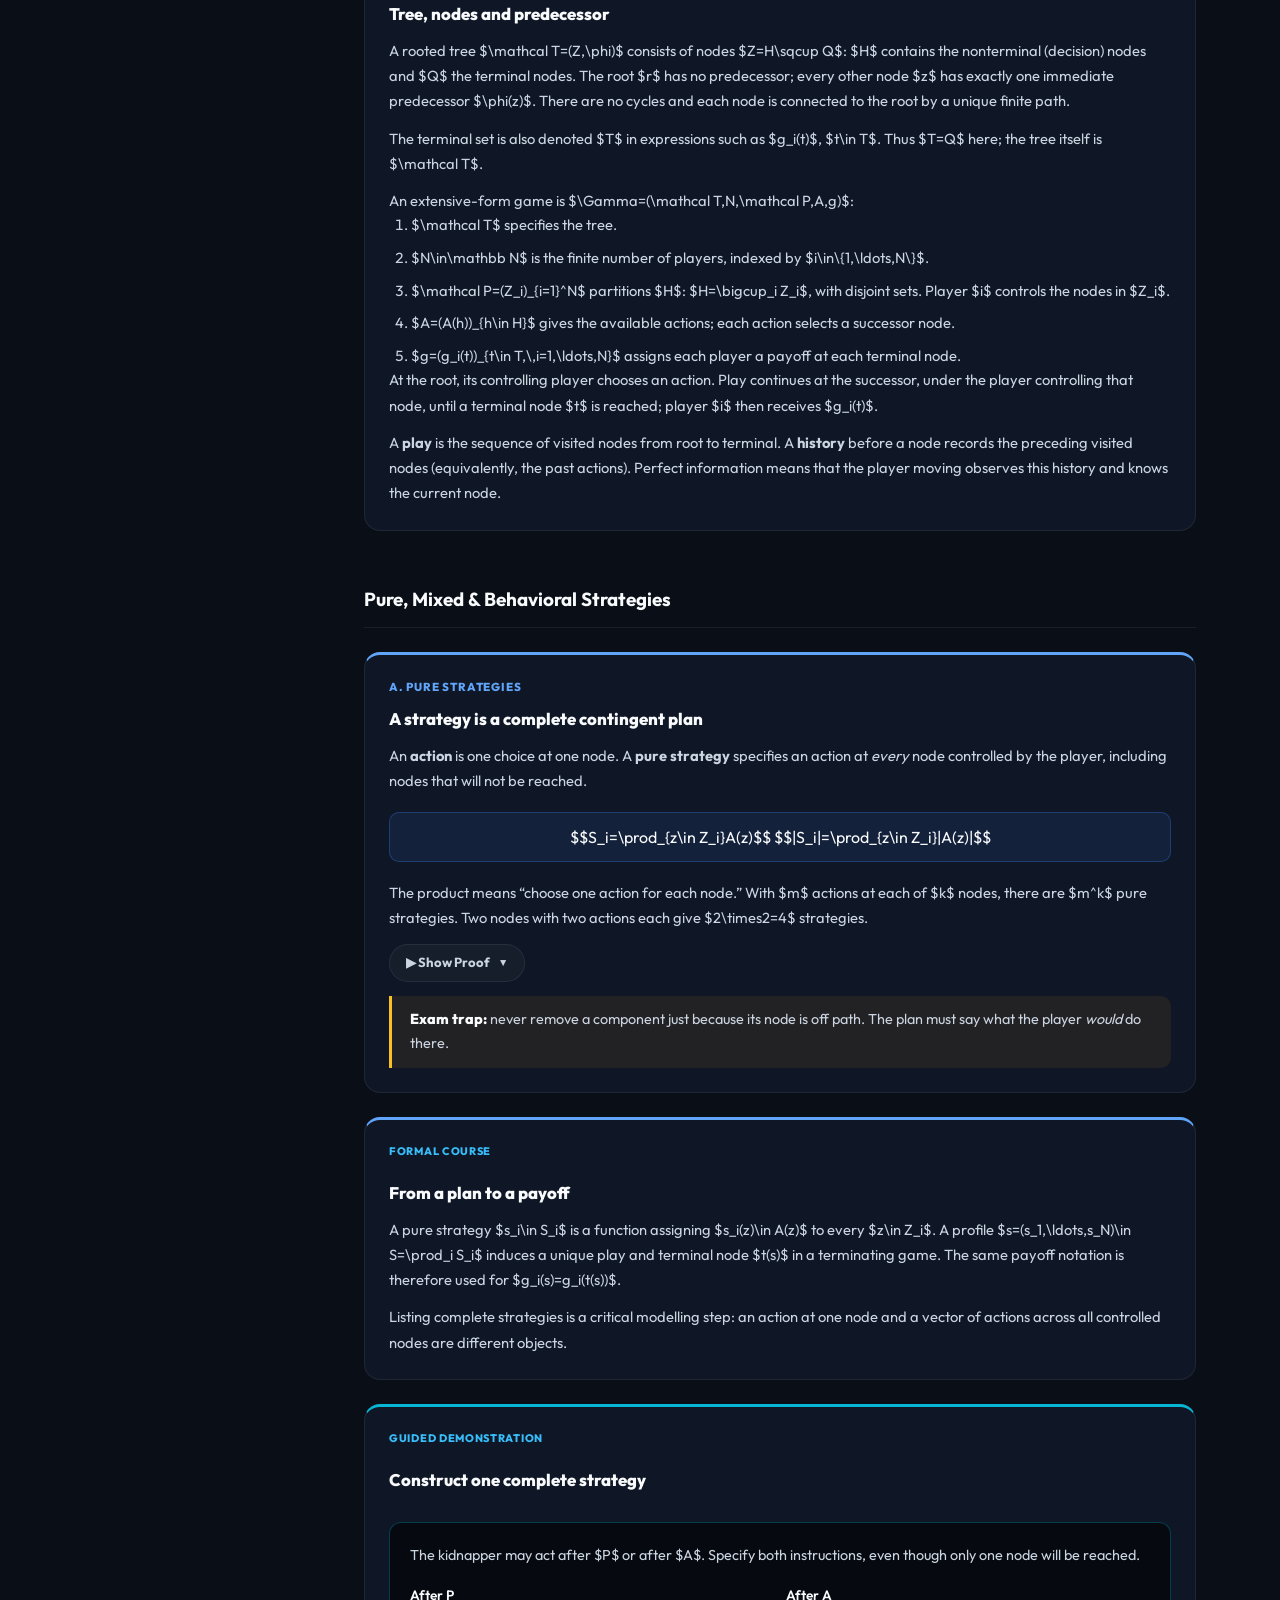
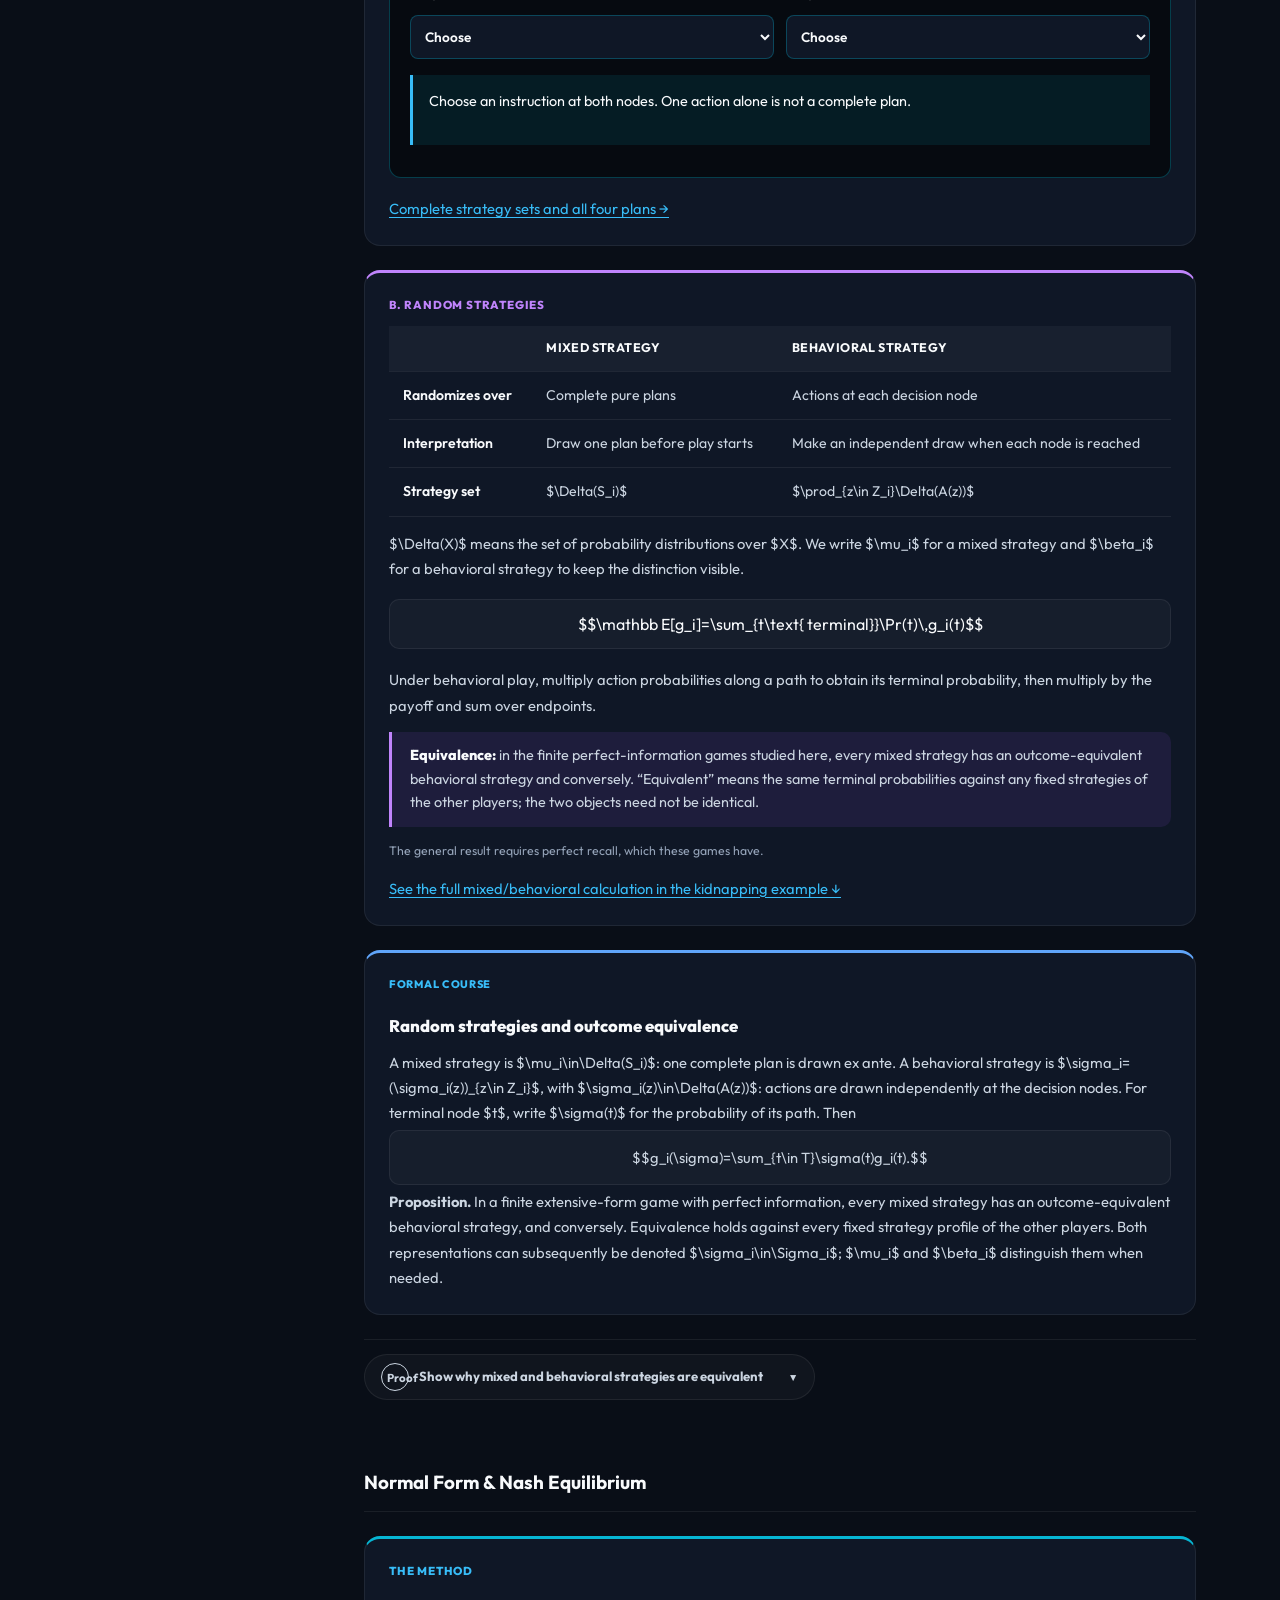
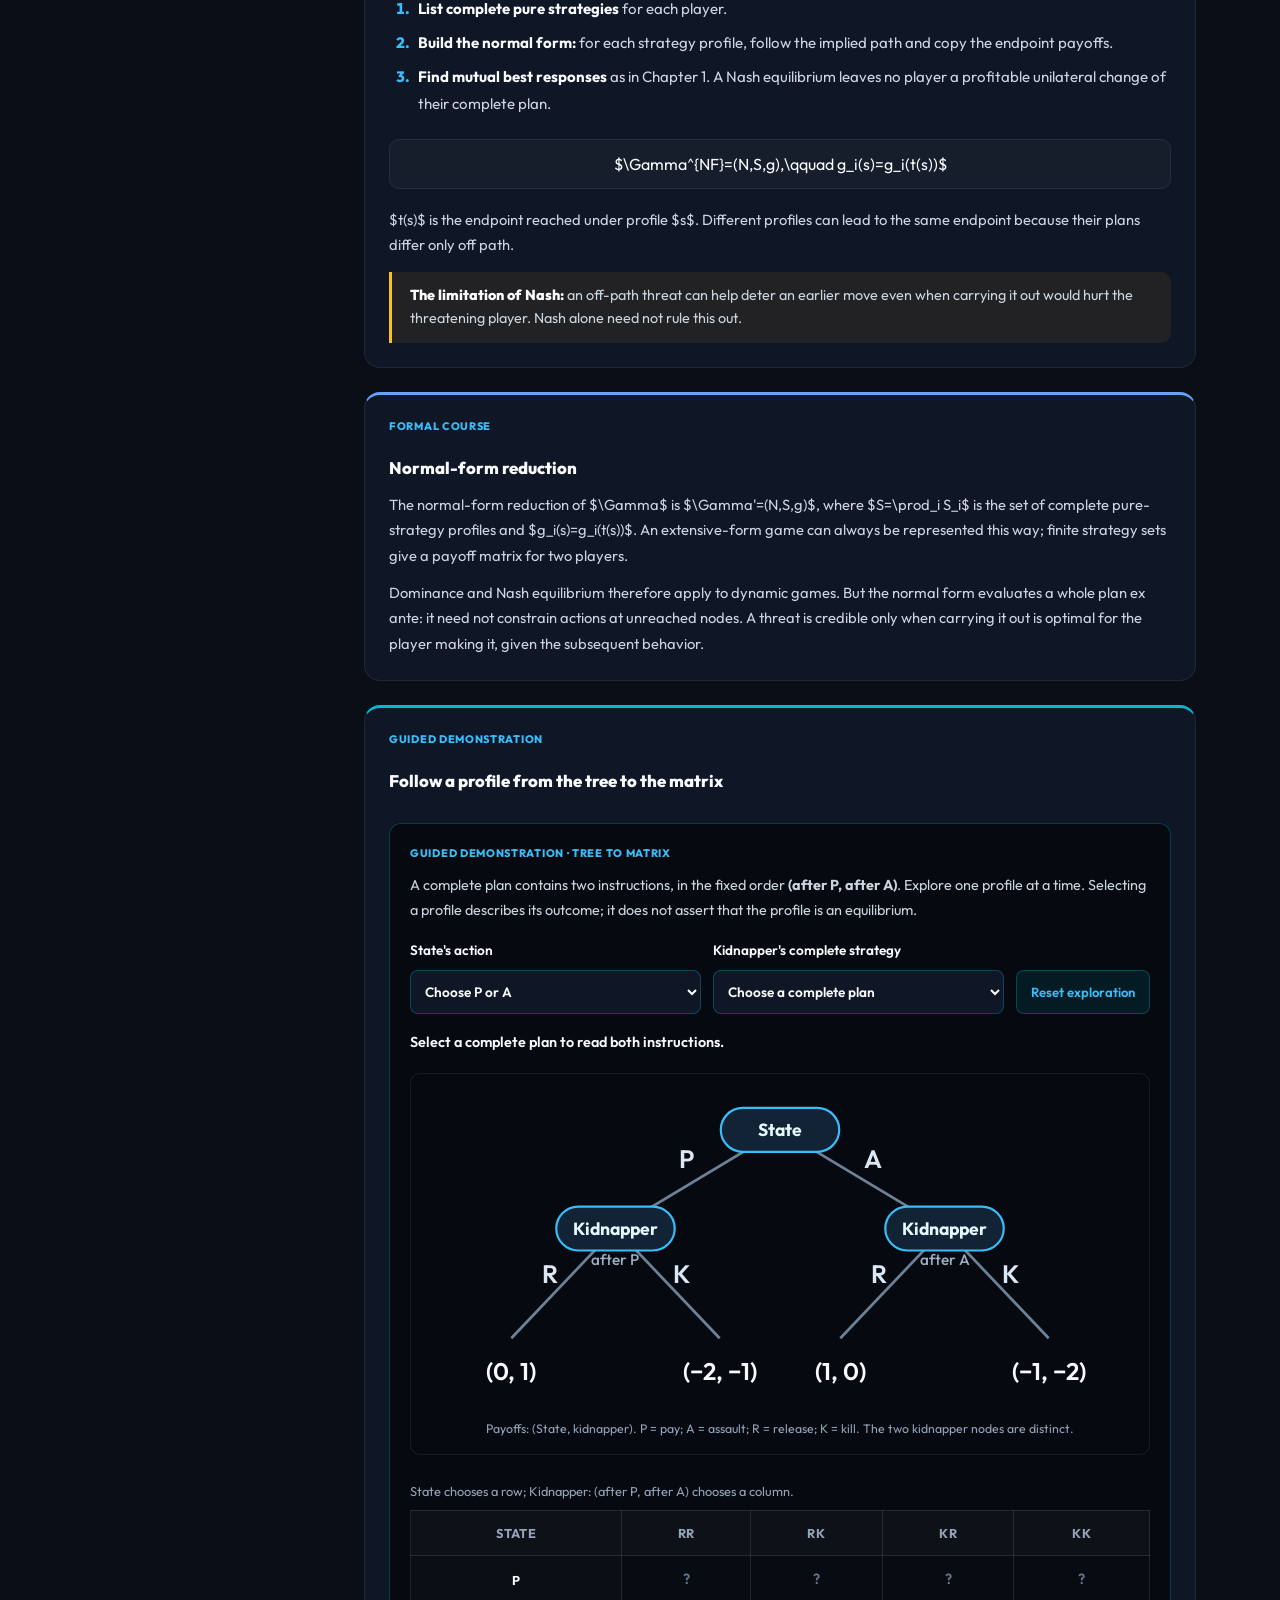
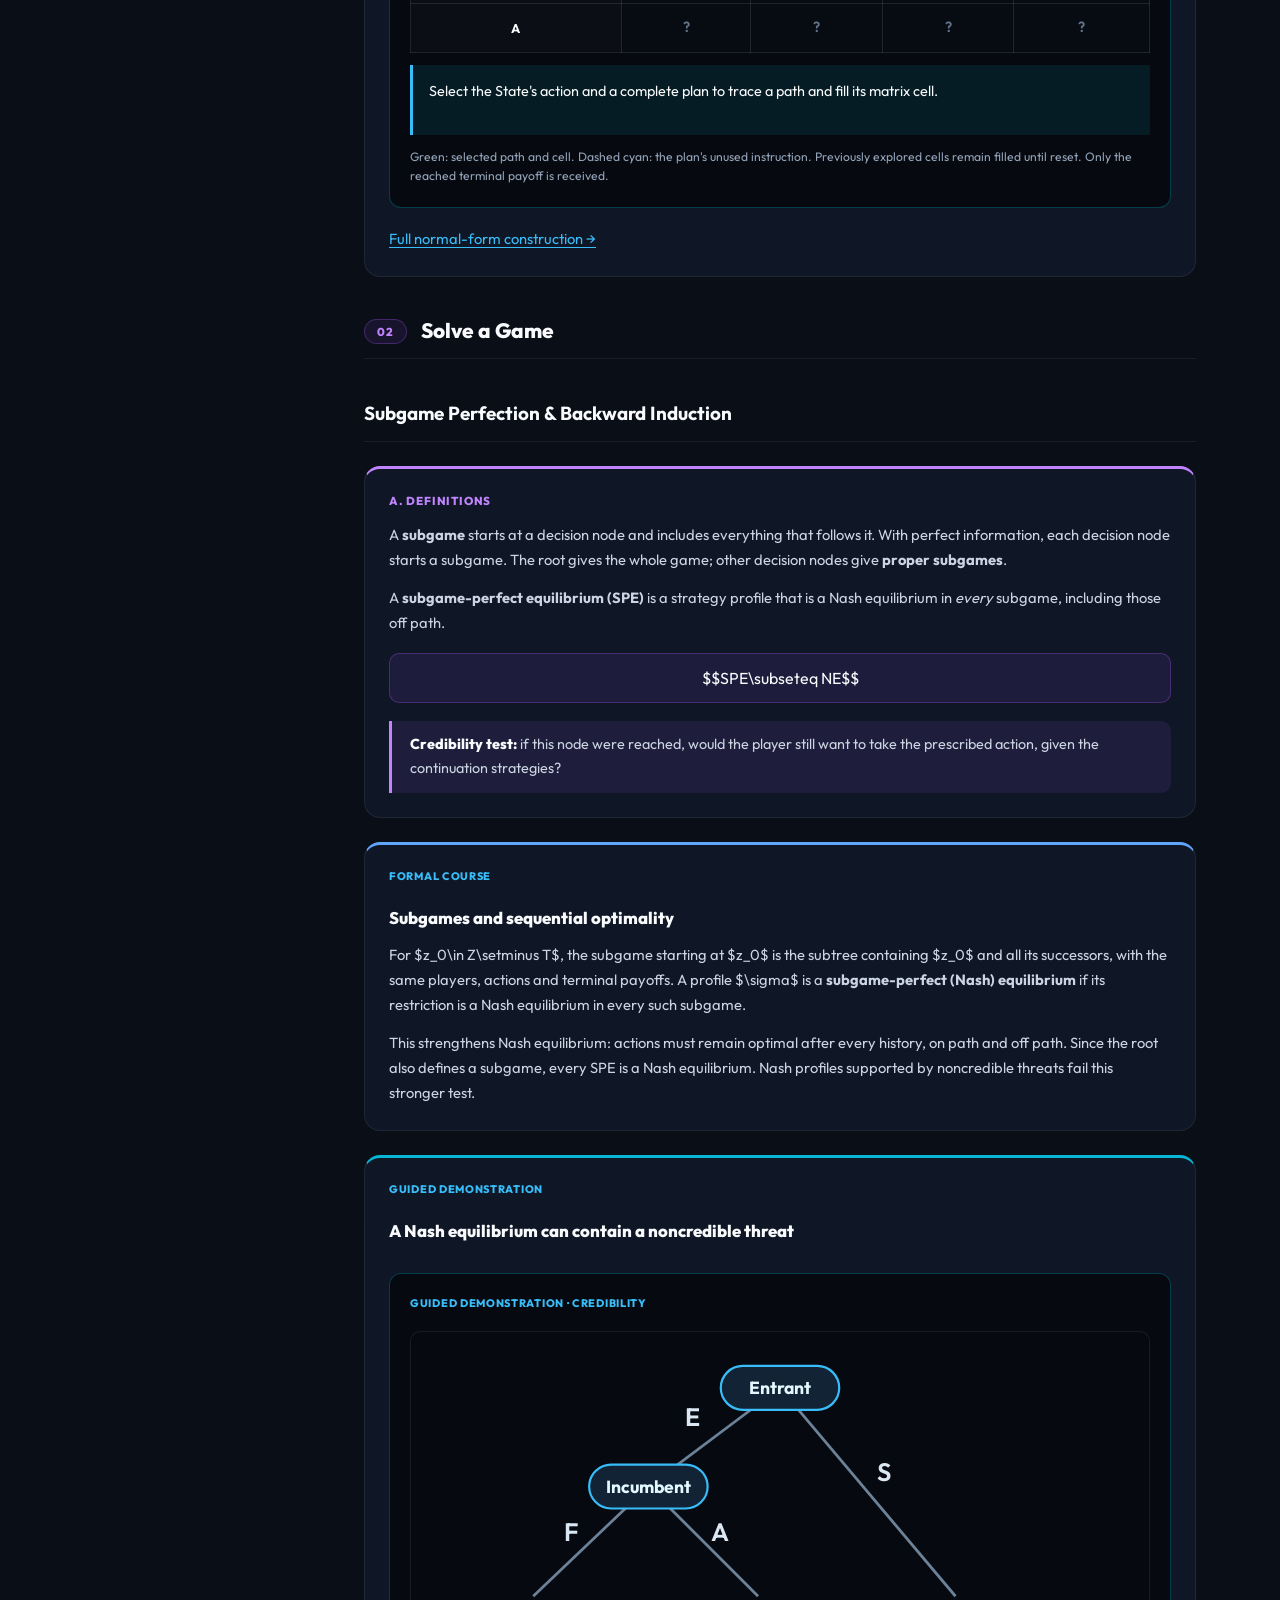
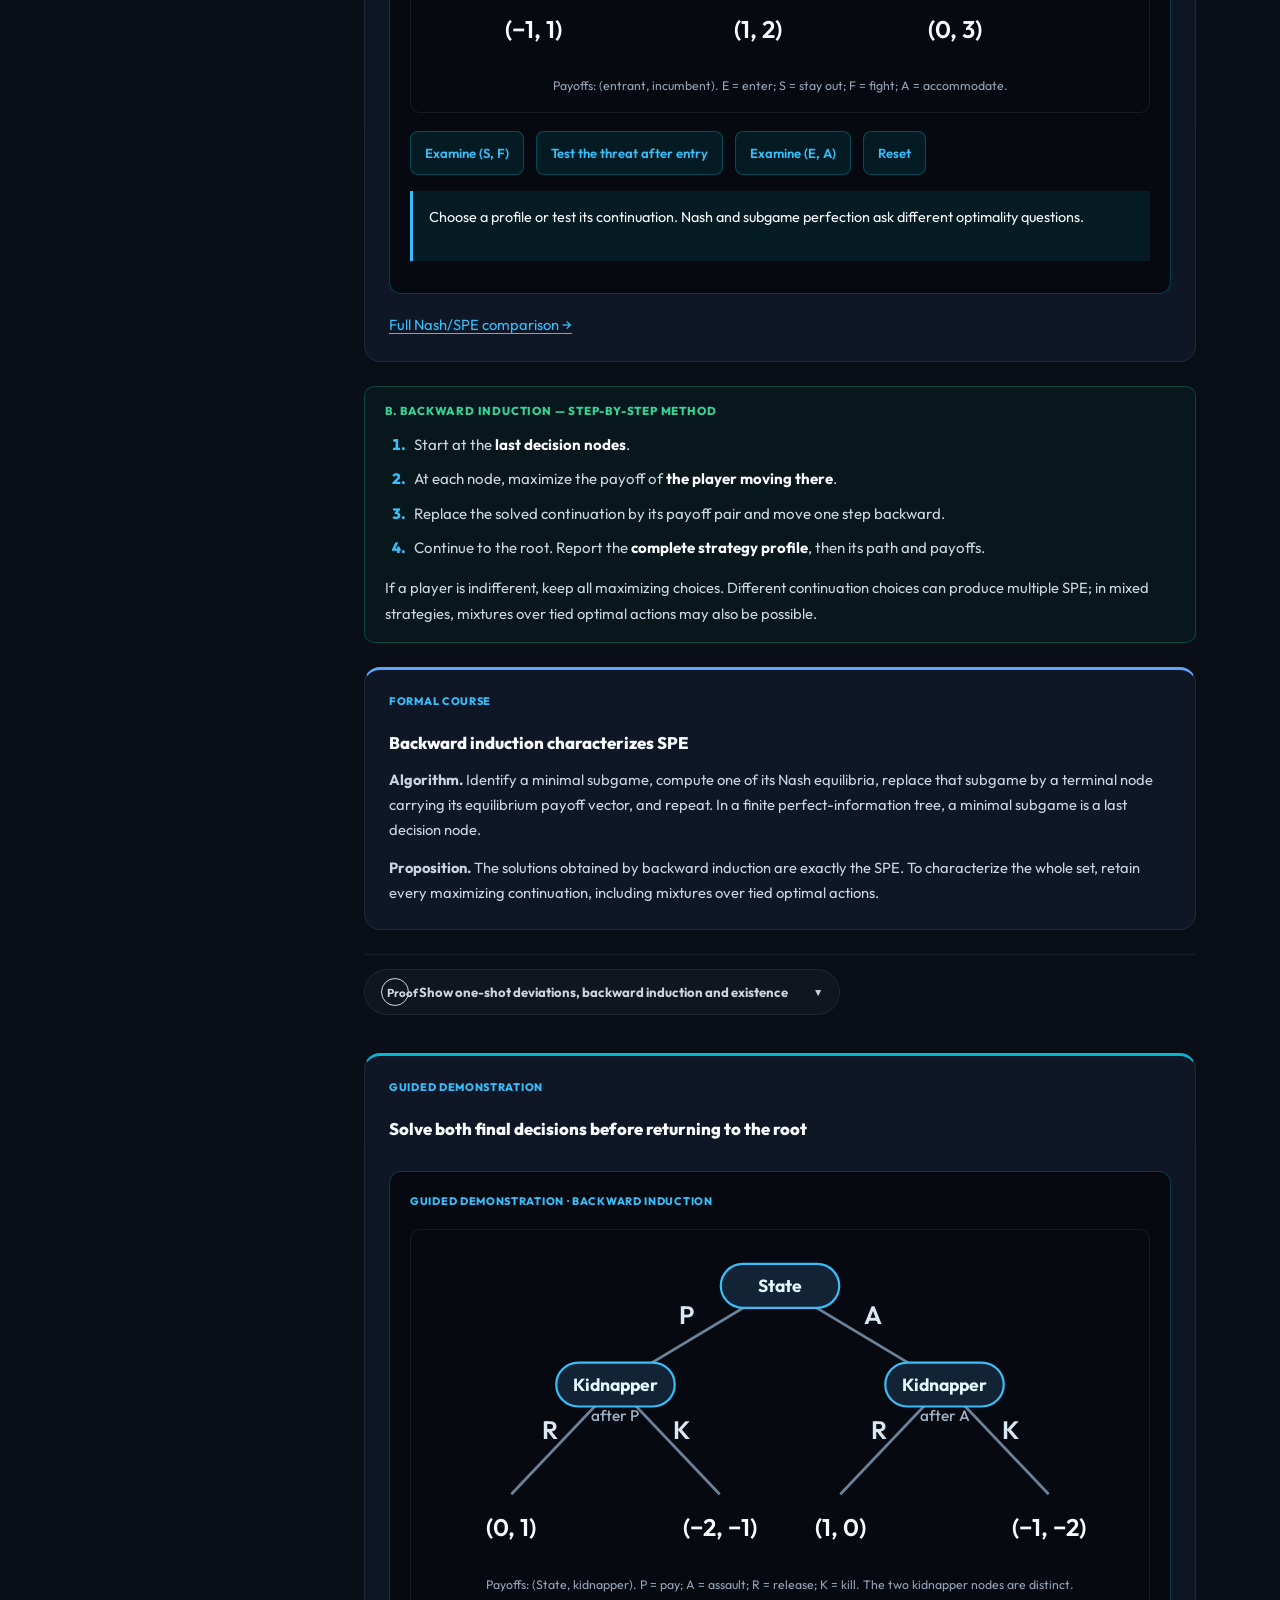
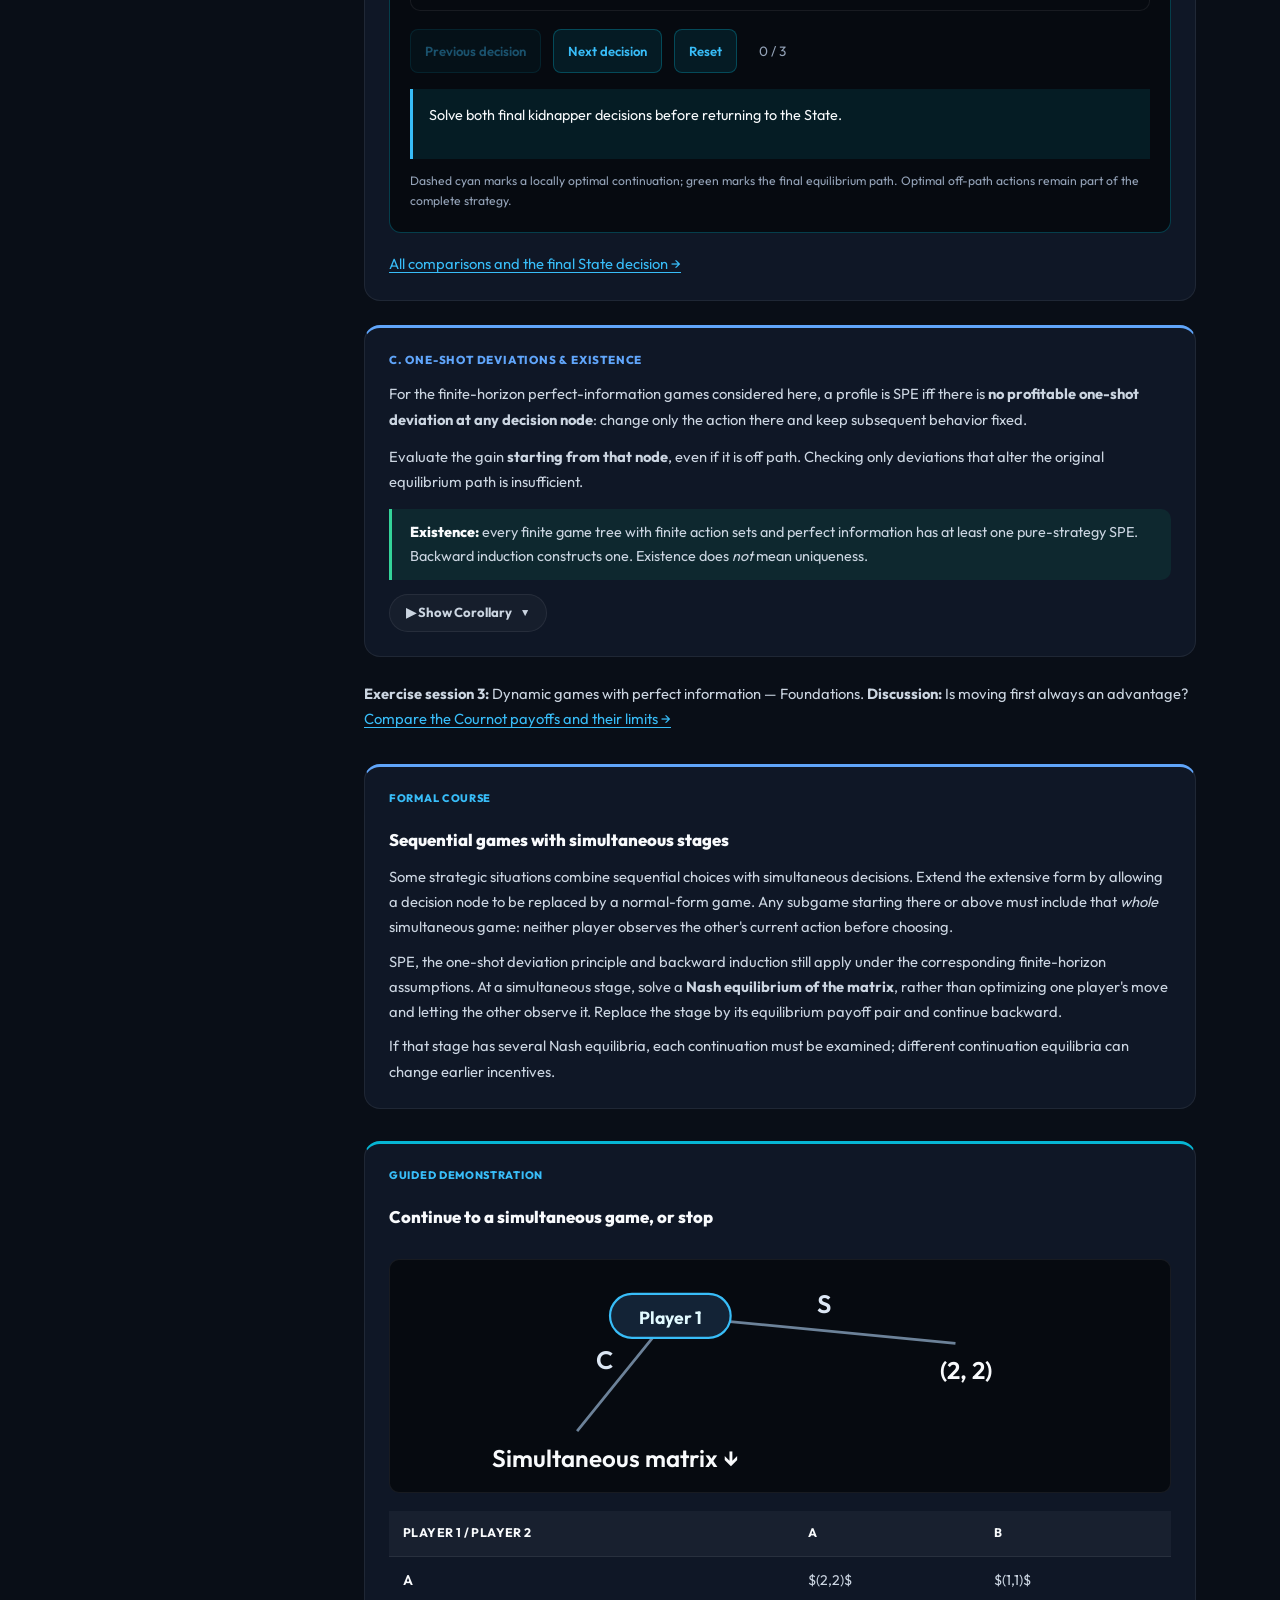
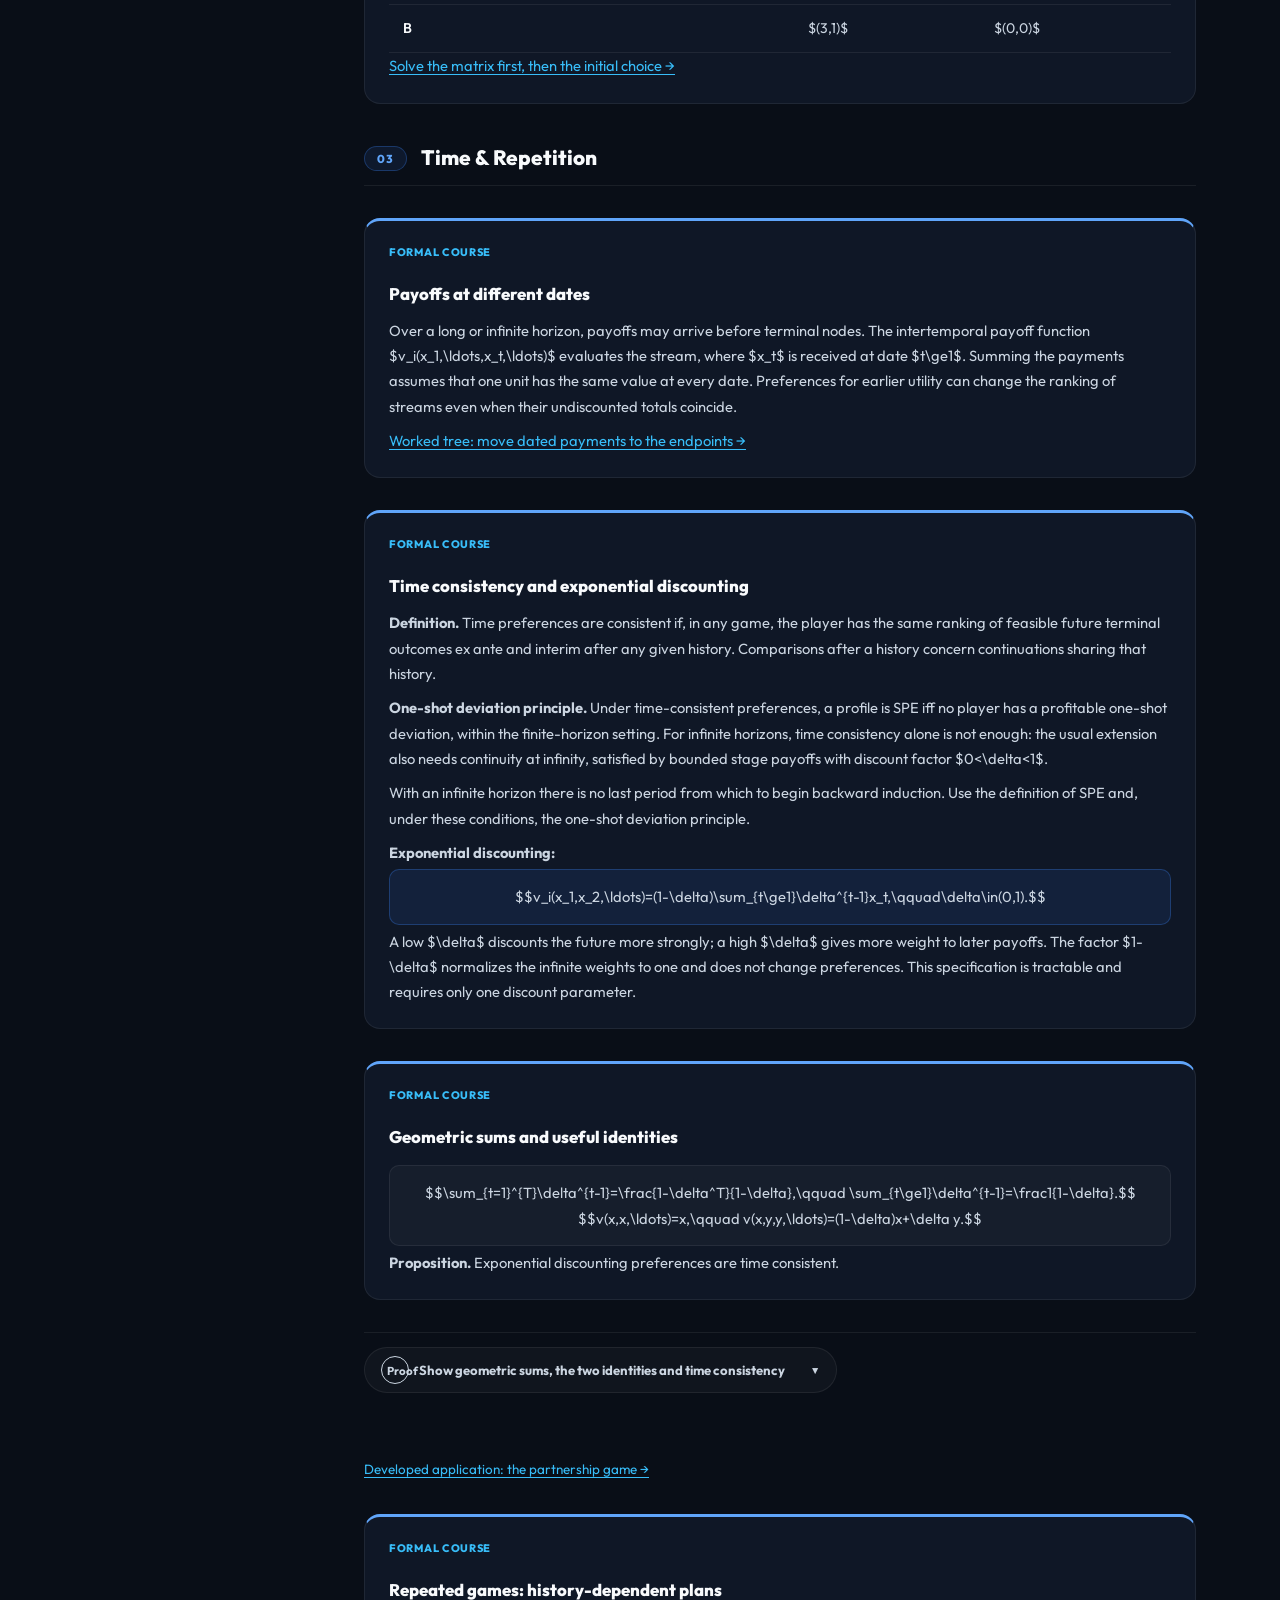
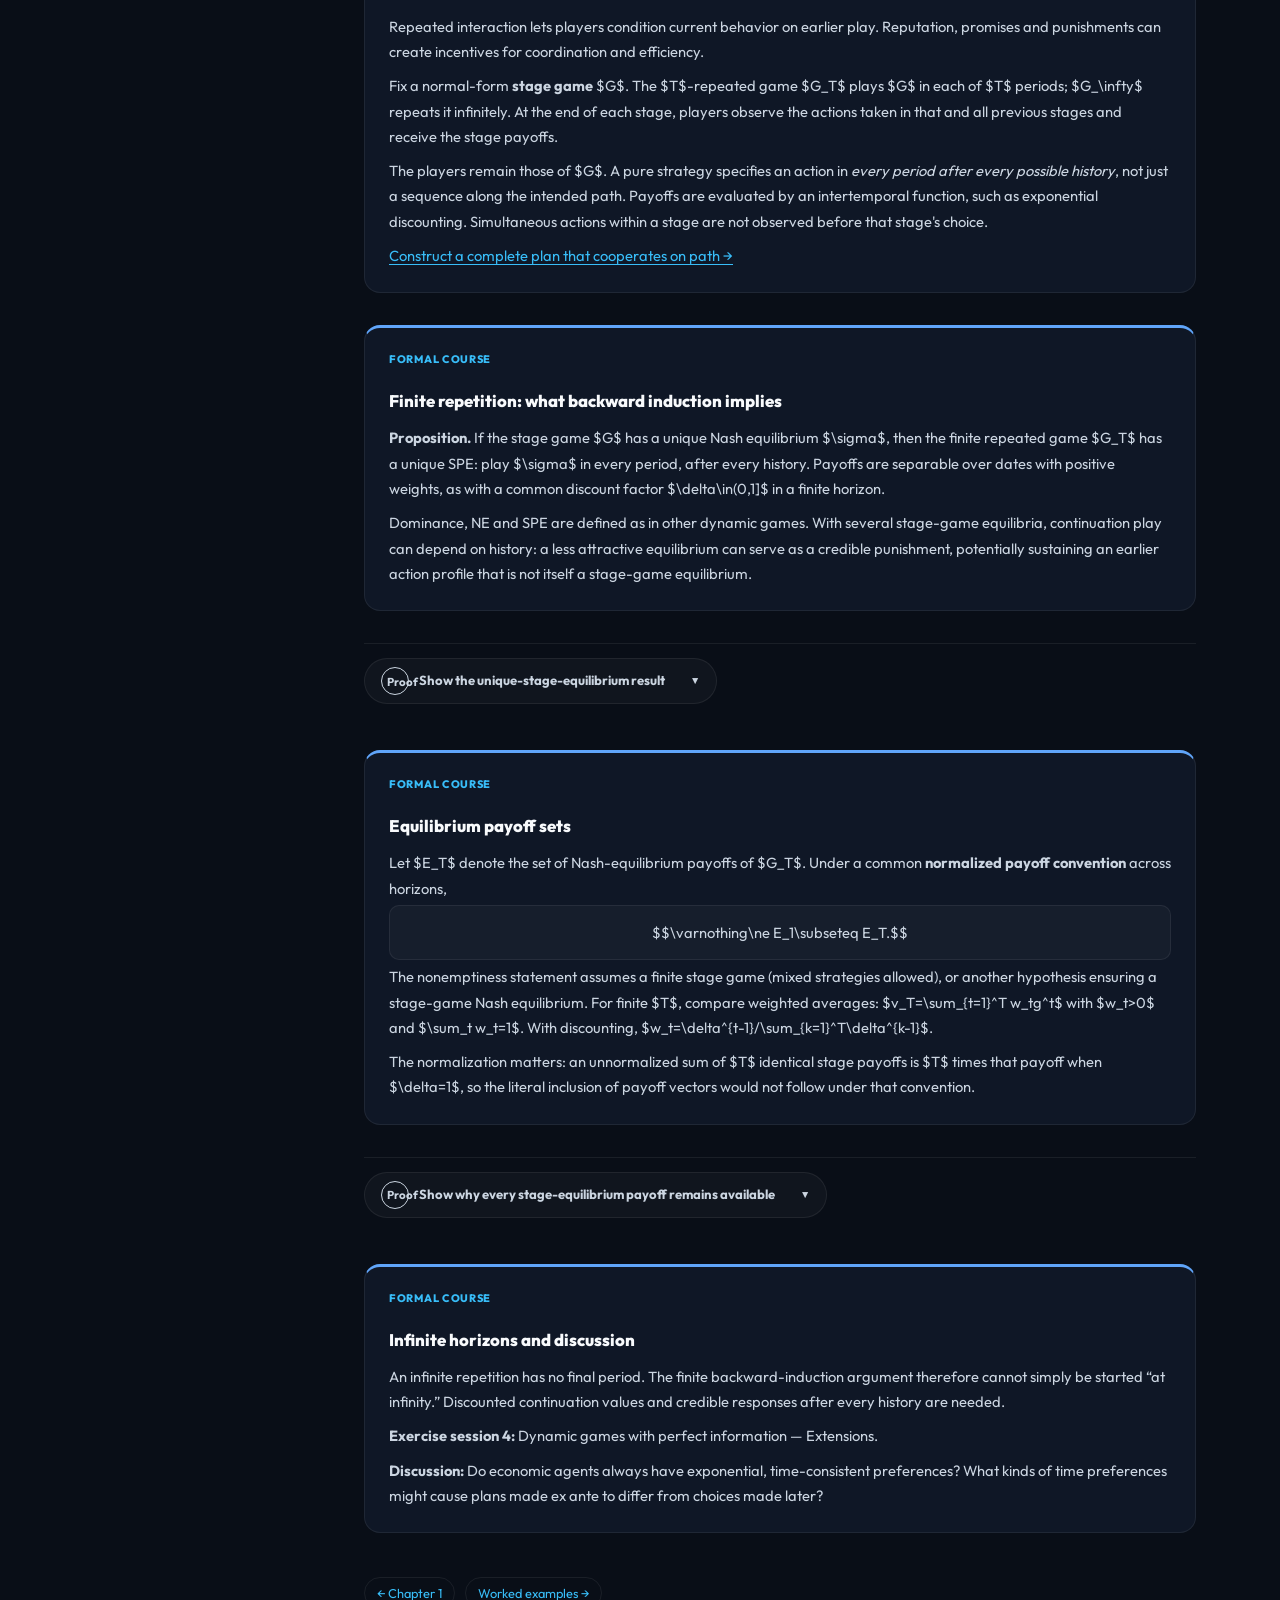
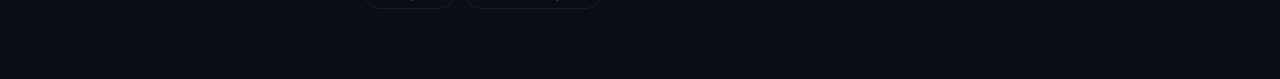
==== commit 8793d4e0: "Develop Chapter 2 worked examples and consolidate course navigation Preserve existing calculations a" ====
--- a/chapter2.html
+++ b/chapter2.html
@@ -1,4 +1,4 @@
-<!doctype html><html lang="en"><head><meta charset="utf-8"><meta name="viewport" content="width=device-width,initial-scale=1"><meta name="description" content="Chapter 2: dynamic games with perfect information. Essential theory and fully worked entry, kidnapping and sequential Cournot examples."><title>GAMETHEORY — Chapter 2 · Extensive Form &amp; Strategies</title><link rel="preconnect" href="https://fonts.googleapis.com"><link href="https://fonts.googleapis.com/css2?family=Outfit:wght@300;400;500;600;700;800&display=swap" rel="stylesheet"><style>
+<!doctype html><html lang="en"><head><meta charset="utf-8"><meta name="viewport" content="width=device-width,initial-scale=1"><meta name="description" content="Chapter 2: dynamic games with perfect information. Essential theory and fully worked entry, kidnapping and sequential Cournot examples."><title>GAMETHEORY — Chapter 2 · Course</title><link rel="preconnect" href="https://fonts.googleapis.com"><link href="https://fonts.googleapis.com/css2?family=Outfit:wght@300;400;500;600;700;800&display=swap" rel="stylesheet"><style>
 :root {
   --sidebar-bg: #070d18;
   --sidebar-width: 280px;
@@ -371,16 +371,15 @@
 @media(max-width:600px) { .solution .demo-step:has(.step-heading) { display:grid; grid-template-columns:26px minmax(0,1fr); gap:10px; } .solution .step-body:has(.step-heading) { display:contents; } .solution .step-body:has(.step-heading)>* { grid-column:1 / -1; min-width:0; } .solution .step-body:has(.step-heading)>.step-heading { grid-column:2; margin:0; align-self:center; } .solution .demo-step:has(.step-heading)>.step-num { grid-column:1; grid-row:1; } }
 @media print { :root { --text:#111; --text-2:#222; --text-3:#444; --bg:#fff; --bg-card:#fff; --bg-deep:#fff; --border:#bbb; } body { display:block; background:white; color:#111; } .sidebar,.sidebar-shade,.topbar,.path-toggle,.skip-link { display:none!important; } .main-wrap { margin:0!important; } .main-content { max-width:none; padding:0; gap:24px; } .concept-card,.example-box,.game-tree { background:white; break-inside:avoid; } .concept-card { border:1px solid #aaa; } .solution { color:#111; } summary { color:#111!important; } .tree-payoffs text,.tree-actions text { fill:#222; } .tree-nodes circle { fill:white; } .tree-players text { fill:#111; } .payoff-matrix td,.payoff-matrix th { color:#111; background:white; } a { color:#125a85; } }
 
-</style><script>window.MathJax={tex:{inlineMath:[['$','$'],['\\(','\\)']],displayMath:[['$$','$$'],['\\[','\\]']]},svg:{fontCache:'local'},options:{skipHtmlTags:['script','noscript','style','textarea','pre']}};</script><script defer src="https://cdnjs.cloudflare.com/ajax/libs/mathjax/3.2.2/es5/tex-mml-chtml.min.js"></script><link href="assets/favicon.svg" rel="icon" type="image/svg+xml"><script>const chapterPages={"trees":"chapter2.html","strategies":"chapter2.html","strategy-count-proof":"chapter2.html","normal":"dynamic-equilibria.html","spe":"dynamic-equilibria.html","spe-corollary":"dynamic-equilibria.html","entry":"dynamic-examples.html","entry-tree":"dynamic-examples.html","entry-title":"dynamic-examples.html","entry-desc":"dynamic-examples.html","entry-solution":"dynamic-examples.html","entry-tree-solved":"dynamic-examples.html","entry-title-solved":"dynamic-examples.html","entry-desc-solved":"dynamic-examples.html","entry-mixed":"dynamic-examples.html","kidnapping":"dynamic-examples.html","kidnap-tree":"dynamic-examples.html","kidnap-title":"dynamic-examples.html","kidnap-desc":"dynamic-examples.html","kidnapping-solution":"dynamic-examples.html","kidnap-tree-solved":"dynamic-examples.html","kidnap-title-solved":"dynamic-examples.html","kidnap-desc-solved":"dynamic-examples.html","kidnapping-random":"dynamic-examples.html","kidnapping-random-solution":"dynamic-examples.html","cournot":"dynamic-examples.html","cournot-solution":"dynamic-examples.html","revision":"dynamic-examples.html","revision-answers":"dynamic-examples.html"};let requestedAnchor;try{requestedAnchor=decodeURIComponent(location.hash.slice(1));}catch(_){requestedAnchor="";}if(chapterPages[requestedAnchor]&&chapterPages[requestedAnchor]!=="chapter2.html"){location.replace(chapterPages[requestedAnchor]+location.hash);}</script></head><body id="top"><a class="skip-link" href="#content">Skip to course</a><aside class="sidebar open" id="sidebar"><div class="sidebar-brand"><h1>GAMETHEORY<span>.</span></h1><button class="sidebar-close" id="sidebar-close" aria-label="Close chapter navigation">×</button></div><nav aria-label="Course and exercises" class="sidebar-nav">
+</style><script>window.MathJax={tex:{inlineMath:[['$','$'],['\\(','\\)']],displayMath:[['$$','$$'],['\\[','\\]']]},svg:{fontCache:'local'},options:{skipHtmlTags:['script','noscript','style','textarea','pre']}};</script><script defer src="https://cdnjs.cloudflare.com/ajax/libs/mathjax/3.2.2/es5/tex-mml-chtml.min.js"></script><link href="assets/favicon.svg" rel="icon" type="image/svg+xml"><link rel="stylesheet" href="assets/chapter2-learning.css"><script defer src="assets/chapter2-learning.js"></script><script>try{const legacyTargets=["entry", "entry-title", "entry-desc", "entry-tree", "entry-tree-title", "entry-tree-desc", "entry-solution", "entry-players", "entry-strategies", "entry-normal", "entry-dominance", "entry-nash", "entry-subgames", "entry-induction", "entry-bi", "entry-bi-tree", "entry-bi-tree-title", "entry-bi-tree-desc", "entry-spe", "entry-credibility", "entry-credibility-tree", "entry-credibility-tree-title", "entry-credibility-tree-desc", "entry-interpretation", "entry-title-solved", "entry-desc-solved", "entry-tree-solved", "entry-tree-solved-title", "entry-tree-solved-desc", "entry-mixed", "entry-mixed-entry", "entry-mixed-stayout", "entry-mixed-set", "kidnapping", "kidnap-title", "kidnap-desc", "kidnap-tree", "kidnap-tree-title", "kidnap-tree-desc", "kidnapping-solution", "kidnapping-players", "kidnapping-strategies", "kidnapping-normal", "kidnapping-lab", "kidnapping-lab-tree", "kidnapping-lab-tree-title", "kidnapping-lab-tree-desc", "kidnapping-full-matrix", "kidnapping-dominance", "kidnapping-nash", "kidnapping-subgames", "kidnapping-induction", "kidnap-bi", "kidnap-bi-tree", "kidnap-bi-tree-title", "kidnap-bi-tree-desc", "kidnapping-spe", "kidnapping-interpretation", "kidnap-title-solved", "kidnap-desc-solved", "kidnap-tree-solved", "kidnap-tree-solved-title", "kidnap-tree-solved-desc", "kidnapping-random", "kidnapping-random-solution", "kidnapping-random-mixed", "kidnapping-random-behavior", "kidnapping-random-payoffs", "cournot", "cournot-solution", "cournot-players", "cournot-strategies", "cournot-normal", "cournot-dominance", "cournot-nash", "cournot-subgames", "cournot-follower", "cournot-reaction", "cournot-reaction-title", "cournot-leader", "cournot-outcome", "cournot-spe", "cournot-interpretation", "extensions", "static-stage", "static-stage-plans", "static-stage-equilibrium", "static-stage-induction", "static-stage-nash", "dated-payoffs", "dated-payoffs-plans", "dated-payoffs-totals", "dated-payoffs-behavior", "dated-payoffs-discount", "partnership", "partnership-tree", "partnership-recursion", "partnership-finite", "partnership-infinite", "repeated-pd", "repeated-pd-plan", "repeated-pd-finite", "repeated-pd-values", "repeated-incentives", "repeated-incentives-plan", "repeated-incentives-check", "repeated-incentives-proof", "revision", "revision-summary", "revision-answers", "revision-count", "revision-ne-spe", "revision-offpath"];const anchor=decodeURIComponent(location.hash.slice(1));if(legacyTargets.includes(anchor))location.replace("dynamic-examples.html"+location.hash);}catch(_){}</script></head><body id="top"><a class="skip-link" href="#content">Skip to course</a><aside class="sidebar open" id="sidebar"><div class="sidebar-brand"><h1>GAMETHEORY<span>.</span></h1><button class="sidebar-close" id="sidebar-close" aria-label="Close chapter navigation">×</button></div><nav aria-label="Course and exercises" class="sidebar-nav">
 <div class="sidebar-group-title">📂 Chapter 1 · Static Games</div>
 <div class="sidebar-group"><a class="sidebar-sublink" href="chapter1.html">01 — Normal Form Games &amp; Dominance</a></div>
 <div class="sidebar-group"><a class="sidebar-sublink" href="nash-equilibrium.html">02 — Nash Equilibrium in Pure Strategies</a></div>
 <div class="sidebar-group"><a class="sidebar-sublink" href="mixed-strategies.html">03 — Mixed Strategies &amp; Dominance</a></div>
 <div class="sidebar-group"><a class="sidebar-sublink" href="mixed-nash-equilibrium.html">04 — Nash Equilibrium in Mixed Strategies</a></div>
 <div class="sidebar-group-title">📂 Chapter 2 · Dynamic Games</div>
-<div class="sidebar-group"><a aria-current="page" class="sidebar-sublink active" href="chapter2.html">01 — Extensive Form &amp; Strategies</a></div>
-<div class="sidebar-group"><a class="sidebar-sublink" href="dynamic-equilibria.html">02 — Nash &amp; Subgame Perfection</a></div>
-<div class="sidebar-group"><a class="sidebar-sublink" href="dynamic-examples.html">03 — Worked Examples</a></div>
+<div class="sidebar-group"><a aria-current="page" class="sidebar-sublink active" href="chapter2.html">01 — Course</a></div>
+<div class="sidebar-group"><a class="sidebar-sublink" href="dynamic-examples.html">02 — Worked Examples</a></div>
 <div class="sidebar-exercises">
 <div class="sidebar-group-title">✎ Exercises</div>
 <div class="sidebar-group"><a class="sidebar-sublink" href="exercise-session-1.html">Session 1 — Pure Strategies</a></div>
@@ -390,10 +389,8 @@
   <div class="page-label">Chapter 2</div>
   <h1>Dynamic Games with Perfect Information</h1>
   <p>Modelling sequential strategic interactions and finding subgame-perfect equilibria.</p>
-</div>
-<div class="page-label">01 — Extensive Form &amp; Strategies</div>
-<section id="trees" class="course-section">
-<div class="section-header"><span class="section-label cyan">Section 1</span><h2>Extensive-Form Games</h2></div>
+</div><div class="page-label">01 — Course</div><nav class="example-links" aria-label="Course topics"><a href="#foundations">Model a game</a><a href="#equilibria">Solve a game</a><a href="#time-repetition">Time &amp; repetition</a></nav><section class="course-section" id="foundations"><div class="section-header"><span class="section-label cyan">01</span><h2>Model a Game</h2></div><div id="trees" class="course-topic">
+<div class="section-header"><h3>Extensive-Form Games</h3></div>
 <div class="concept-card cyan-top">
  <div class="card-title cyan">A. Motivation &amp; Core Intuition</div>
  <div class="body-text"><p>In a dynamic game, players move in sequence. A later player can react to earlier actions. With <strong>perfect information</strong>, the player moving knows the full history: they know exactly which node they are at.</p><p>An <strong>extensive-form game</strong> represents this timing as a tree. Start at the root, follow the chosen branches, and stop at a terminal node, where payoffs are received.</p></div>
@@ -406,18 +403,16 @@
  <div class="math-display">$\Gamma=(\mathcal T,N,\mathcal P,A,g)$</div>
  <div class="memory-box"><div class="memory-box-title">Key Vocabulary</div><div class="body-text"><strong>History:</strong> actions already taken before a node. <strong>Play / path:</strong> the sequence actually followed from the root to an endpoint. <strong>On path:</strong> visited under the chosen strategies. <strong>Off path:</strong> not visited under those strategies.</div></div>
 </div>
-</section>
-
-<section id="strategies" class="course-section">
-<div class="section-header"><span class="section-label blue">Section 2</span><h2>Pure, Mixed &amp; Behavioral Strategies</h2></div>
+<div class="concept-card blue-top"><div class="content-kind">Formal course</div><h3 class="card-heading">Why timing changes the model</h3><div class="body-text"><p>In a simultaneous normal-form game, players cannot react to the actions currently chosen by others. In many situations, investment precedes production, entry precedes the incumbent's response, or an offer precedes acceptance. Whether a player moves, the available actions and the resulting payoffs can depend on past play. A tree records those dependencies explicitly.</p><p>Perfect information concerns observed past actions. Knowledge of the game's rules and payoff functions is also maintained here.</p></div></div><div class="concept-card blue-top"><div class="content-kind">Formal course</div><h3 class="card-heading">Tree, nodes and predecessor</h3><div class="body-text"><p>A rooted tree $\mathcal T=(Z,\phi)$ consists of nodes $Z=H\sqcup Q$: $H$ contains the nonterminal (decision) nodes and $Q$ the terminal nodes. The root $r$ has no predecessor; every other node $z$ has exactly one immediate predecessor $\phi(z)$. There are no cycles and each node is connected to the root by a unique finite path.</p><p>The terminal set is also denoted $T$ in expressions such as $g_i(t)$, $t\in T$. Thus $T=Q$ here; the tree itself is $\mathcal T$.</p><p>An extensive-form game is $\Gamma=(\mathcal T,N,\mathcal P,A,g)$:</p><ol class="formal-list"><li>$\mathcal T$ specifies the tree.</li><li>$N\in\mathbb N$ is the finite number of players, indexed by $i\in\{1,\ldots,N\}$.</li><li>$\mathcal P=(Z_i)_{i=1}^N$ partitions $H$: $H=\bigcup_i Z_i$, with disjoint sets. Player $i$ controls the nodes in $Z_i$.</li><li>$A=(A(h))_{h\in H}$ gives the available actions; each action selects a successor node.</li><li>$g=(g_i(t))_{t\in T,\,i=1,\ldots,N}$ assigns each player a payoff at each terminal node.</li></ol><p>At the root, its controlling player chooses an action. Play continues at the successor, under the player controlling that node, until a terminal node $t$ is reached; player $i$ then receives $g_i(t)$.</p><p>A <strong>play</strong> is the sequence of visited nodes from root to terminal. A <strong>history</strong> before a node records the preceding visited nodes (equivalently, the past actions). Perfect information means that the player moving observes this history and knows the current node.</p></div></div></div><div id="strategies" class="course-topic">
+<div class="section-header"><h3>Pure, Mixed &amp; Behavioral Strategies</h3></div>
 <div class="concept-card blue-top">
  <div class="card-title blue">A. Pure strategies</div><h3 class="card-heading">A strategy is a complete contingent plan</h3>
  <div class="body-text"><p>An <strong>action</strong> is one choice at one node. A <strong>pure strategy</strong> specifies an action at <em>every</em> node controlled by the player, including nodes that will not be reached.</p></div>
  <div class="math-display boxed-blue">$$S_i=\prod_{z\in Z_i}A(z)$$ $$|S_i|=\prod_{z\in Z_i}|A(z)|$$</div>
  <div class="body-text"><p>The product means “choose one action for each node.” With $m$ actions at each of $k$ nodes, there are $m^k$ pure strategies. Two nodes with two actions each give $2\times2=4$ strategies.</p></div>
- <details class="course-disclosure proof" id="strategy-count-proof"><summary class="toggle-btn">▶ Show Proof <span class="arrow" aria-hidden="true">▼</span></summary><div class="collapsible solution"><p>A strategy is a tuple with one component per decision node. The first component has $|A(z_1)|$ choices, the second has $|A(z_2)|$, and so on. Every combination defines a plan, so the multiplication rule gives the formula. This counting formula applies to finitely many nodes with finite action sets.</p></div></details>
+ <details class="course-disclosure proof" id="strategy-count-proof"><summary class="toggle-btn">▶ Show Proof <span class="arrow" aria-hidden="true">▼</span></summary><div class="collapsible solution"><p>A strategy is a tuple with one component per decision node. The first component has $|A(z_1)|$ choices, the second has $|A(z_2)|$, and so on. Every combination defines a plan, so the multiplication rule gives the formula. This counting formula applies to finitely many nodes with finite action sets.</p><div class="content-kind">Additional explanation · proof</div><p>More formally, the map $s_i\mapsto(s_i(z))_{z\in Z_i}$ is a bijection between complete plans and $\prod_{z\in Z_i}A(z)$: it is injective because equal instructions at every node mean the same plan, and surjective because any tuple of available actions defines a plan. For finitely many nodes, count the independent choices successively. If $Z_i=\varnothing$, the empty plan is the single strategy and the empty product equals $1$.</p></div></details>
  <div class="key-note amber"><strong>Exam trap:</strong> never remove a component just because its node is off path. The plan must say what the player <em>would</em> do there.</div>
-</div>
+</div><div class="concept-card blue-top"><div class="content-kind">Formal course</div><h3 class="card-heading">From a plan to a payoff</h3><div class="body-text"><p>A pure strategy $s_i\in S_i$ is a function assigning $s_i(z)\in A(z)$ to every $z\in Z_i$. A profile $s=(s_1,\ldots,s_N)\in S=\prod_i S_i$ induces a unique play and terminal node $t(s)$ in a terminating game. The same payoff notation is therefore used for $g_i(s)=g_i(t(s))$.</p><p>Listing complete strategies is a critical modelling step: an action at one node and a vector of actions across all controlled nodes are different objects.</p></div></div><div class="concept-card cyan-top"><div class="content-kind">Guided demonstration</div><h3 class="card-heading">Construct one complete strategy</h3><div class="body-text"><div class="learning-lab" data-strategy-builder><p>The kidnapper may act after $P$ or after $A$. Specify both instructions, even though only one node will be reached.</p><div class="lab-controls"><label>After P<select aria-label="Instruction after P"><option value="">Choose</option><option>R</option><option>K</option></select></label><label>After A<select aria-label="Instruction after A"><option value="">Choose</option><option>R</option><option>K</option></select></label></div><div class="lab-feedback" data-strategy-result aria-live="polite"></div></div><p><a href="dynamic-examples.html#kidnapping-strategies">Complete strategy sets and all four plans →</a></p></div></div>
 <div class="concept-card purple-top">
  <div class="card-title purple">B. Random strategies</div>
  <div class="table-scroll"><table class="summary-table"><thead><tr><th></th><th>Mixed strategy</th><th>Behavioral strategy</th></tr></thead><tbody>
@@ -432,7 +427,42 @@
  <p class="source-note">The general result requires perfect recall, which these games have.</p>
  <div class="body-text"><p><a href="dynamic-examples.html#kidnapping-random">See the full mixed/behavioral calculation in the kidnapping example ↓</a></p></div>
 </div>
-</section><nav aria-label="Page navigation" style="display:flex;justify-content:space-between;gap:16px;margin:40px 0;flex-wrap:wrap;"><a class="sidebar-sublink" href="mixed-nash-equilibrium.html">← Chapter 1 — Mixed Nash Equilibrium</a><a class="sidebar-sublink" href="dynamic-equilibria.html">Nash &amp; Subgame Perfection →</a></nav></main></div><script>
+<div class="concept-card blue-top"><div class="content-kind">Formal course</div><h3 class="card-heading">Random strategies and outcome equivalence</h3><div class="body-text"><p>A mixed strategy is $\mu_i\in\Delta(S_i)$: one complete plan is drawn ex ante. A behavioral strategy is $\sigma_i=(\sigma_i(z))_{z\in Z_i}$, with $\sigma_i(z)\in\Delta(A(z))$: actions are drawn independently at the decision nodes. For terminal node $t$, write $\sigma(t)$ for the probability of its path. Then</p><div class="math-display">$$g_i(\sigma)=\sum_{t\in T}\sigma(t)g_i(t).$$</div><p><strong>Proposition.</strong> In a finite extensive-form game with perfect information, every mixed strategy has an outcome-equivalent behavioral strategy, and conversely. Equivalence holds against every fixed strategy profile of the other players. Both representations can subsequently be denoted $\sigma_i\in\Sigma_i$; $\mu_i$ and $\beta_i$ distinguish them when needed.</p></div></div><details class="course-disclosure worked-step" id="equivalence-proof"><summary class="toggle-btn "><span class="step-index">Proof</span><span class="disclosure-label" data-label="why mixed and behavioral strategies are equivalent">Show why mixed and behavioral strategies are equivalent</span><span class="arrow" aria-hidden="true">▼</span></summary><div class="collapsible solution"><div class="content-kind">Additional explanation · proof</div><p><strong>Behavioral → mixed.</strong> Before play, independently draw the action prescribed at every node using the behavioral probabilities. The resulting complete plan has probability $\mu_i(s_i)=\prod_{z\in Z_i}\sigma_i(z)(s_i(z))$. Summing over unused instructions leaves exactly the products of probabilities along each terminal path.</p><p><strong>Mixed → behavioral.</strong> At node $z$, condition the distribution of complete plans on the player's own past instructions along the unique path to $z$. Use the conditional probability of each current instruction as $\sigma_i(z)$. At a zero-probability history any distribution can be assigned. Conditional probabilities multiply and telescope along each path, reproducing its probability under the mixed plan.</p><p>Perfect recall ensures that the conditioning history is well defined for the player. Perfect-information games have this property. Using unconditional marginals at successive nodes controlled by the same player would generally lose the correlation encoded by a mixed plan. In the kidnapping game the two nodes are mutually exclusive, so the simpler marginal formulas suffice.</p><p><a href="dynamic-examples.html#kidnapping-random-behavior">See the complete conversion calculation →</a></p></div></details></div><div id="normal" class="course-topic">
+<div class="section-header"><h3>Normal Form &amp; Nash Equilibrium</h3></div>
+<div class="concept-card cyan-top">
+ <div class="card-title cyan">The method</div>
+ <ol class="steps-list"><li><strong>List complete pure strategies</strong> for each player.</li><li><strong>Build the normal form:</strong> for each strategy profile, follow the implied path and copy the endpoint payoffs.</li><li><strong>Find mutual best responses</strong> as in Chapter 1. A Nash equilibrium leaves no player a profitable unilateral change of their complete plan.</li></ol>
+ <div class="math-display">$\Gamma^{NF}=(N,S,g),\qquad g_i(s)=g_i(t(s))$</div>
+ <div class="body-text"><p>$t(s)$ is the endpoint reached under profile $s$. Different profiles can lead to the same endpoint because their plans differ only off path.</p></div>
+ <div class="key-note amber"><strong>The limitation of Nash:</strong> an off-path threat can help deter an earlier move even when carrying it out would hurt the threatening player. Nash alone need not rule this out.</div>
+</div>
+<div class="concept-card blue-top"><div class="content-kind">Formal course</div><h3 class="card-heading">Normal-form reduction</h3><div class="body-text"><p>The normal-form reduction of $\Gamma$ is $\Gamma'=(N,S,g)$, where $S=\prod_i S_i$ is the set of complete pure-strategy profiles and $g_i(s)=g_i(t(s))$. An extensive-form game can always be represented this way; finite strategy sets give a payoff matrix for two players.</p><p>Dominance and Nash equilibrium therefore apply to dynamic games. But the normal form evaluates a whole plan ex ante: it need not constrain actions at unreached nodes. A threat is credible only when carrying it out is optimal for the player making it, given the subsequent behavior.</p></div></div><div class="concept-card cyan-top"><div class="content-kind">Guided demonstration</div><h3 class="card-heading">Follow a profile from the tree to the matrix</h3><div class="body-text"><div class="learning-lab" data-kidnapping-lab id="theory-kidnap-lab"><div class="content-kind">Guided demonstration · tree to matrix</div>
+<p>A complete plan contains two instructions, in the fixed order <strong>(after P, after A)</strong>. Explore one profile at a time. Selecting a profile describes its outcome; it does not assert that the profile is an equilibrium.</p>
+<div class="lab-controls"><label>State's action<select data-state-action aria-label="State's action"><option value="">Choose P or A</option><option value="P">P — Pay</option><option value="A">A — Assault</option></select></label><label>Kidnapper's complete strategy<select data-kidnap-plan aria-label="Kidnapper's complete strategy"><option value="">Choose a complete plan</option><option value="RR">RR — release / release</option><option value="RK">RK — release / kill</option><option value="KR">KR — kill / release</option><option value="KK">KK — kill / kill</option></select></label><button class="lab-button" type="button" data-reset-kidnap>Reset exploration</button></div>
+<p class="plan-reading" data-plan-reading>Select a complete plan to read both instructions.</p>
+<figure class="learning-tree" id="theory-kidnap-lab-tree"><div class="tree-viewport" tabindex="0" role="region" aria-label="kidnapping game tree, horizontally scrollable on small screens"><svg viewBox="0 0 620 295" role="img" aria-labelledby="theory-kidnap-lab-tree-title theory-kidnap-lab-tree-desc"><title id="theory-kidnap-lab-tree-title">Kidnapping game — all terminal outcomes</title><desc id="theory-kidnap-lab-tree-desc">Payoffs: (State, kidnapper). P = pay; A = assault; R = release; K = kill. The two kidnapper nodes are distinct. PR: (0, 1); PK: (−2, −1); AR: (1, 0); AK: (−1, −2)</desc><g class="learning-edges"><path data-edge="P" d="M310 40 L160 130"/><path data-edge="A" d="M310 40 L460 130"/><path data-edge="PR" d="M160 130 L65 230"/><path data-edge="PK" d="M160 130 L255 230"/><path data-edge="AR" d="M460 130 L365 230"/><path data-edge="AK" d="M460 130 L555 230"/></g><g class="learning-actions"><text x="225" y="75">P</text><text x="395" y="75">A</text><text x="100" y="180">R</text><text x="220" y="180">K</text><text x="400" y="180">R</text><text x="520" y="180">K</text></g><g class="learning-nodes"><g data-node="0"><rect x="256" y="20" width="108" height="40" rx="20"/><text x="310" y="46">State</text></g><g data-node="1"><rect x="106" y="110" width="108" height="40" rx="20"/><text x="160" y="136">Kidnapper</text></g><g data-node="2"><rect x="406" y="110" width="108" height="40" rx="20"/><text x="460" y="136">Kidnapper</text></g></g><g class="node-context"><text x="160" y="163">after P</text><text x="460" y="163">after A</text></g><g class="learning-payoffs"><text data-terminal="PR" x="65" y="268">(0, 1)</text><text data-terminal="PK" x="255" y="268">(−2, −1)</text><text data-terminal="AR" x="365" y="268">(1, 0)</text><text data-terminal="AK" x="555" y="268">(−1, −2)</text></g></svg></div><figcaption>Payoffs: (State, kidnapper). P = pay; A = assault; R = release; K = kill. The two kidnapper nodes are distinct.<span class="scroll-hint">Swipe the tree horizontally if necessary.</span></figcaption></figure><div class="table-scroll" tabindex="0" role="region" aria-label="Payoff matrix"><table class="payoff-matrix learning-matrix"><caption>State chooses a row; Kidnapper: (after P, after A) chooses a column.</caption><thead><tr><th scope="col">State</th><th scope="col">RR</th><th scope="col">RK</th><th scope="col">KR</th><th scope="col">KK</th></tr></thead><tbody><tr><th scope="row" class="row-label">P</th><td data-profile="P-RR"><span class="unvisited">?</span></td><td data-profile="P-RK"><span class="unvisited">?</span></td><td data-profile="P-KR"><span class="unvisited">?</span></td><td data-profile="P-KK"><span class="unvisited">?</span></td></tr><tr><th scope="row" class="row-label">A</th><td data-profile="A-RR"><span class="unvisited">?</span></td><td data-profile="A-RK"><span class="unvisited">?</span></td><td data-profile="A-KR"><span class="unvisited">?</span></td><td data-profile="A-KK"><span class="unvisited">?</span></td></tr></tbody></table></div>
+<div class="lab-feedback" aria-live="polite" aria-atomic="true" data-kidnap-result>Select the State's action and a complete plan to trace a path and fill its matrix cell.</div>
+<p class="matrix-legend">Green: selected path and cell. Dashed cyan: the plan's unused instruction. Previously explored cells remain filled until reset. Only the reached terminal payoff is received.</p>
+</div><p><a href="dynamic-examples.html#kidnapping-normal">Full normal-form construction →</a></p></div></div></div></section><section class="course-section" id="equilibria"><div class="section-header"><span class="section-label purple">02</span><h2>Solve a Game</h2></div><div id="spe" class="course-topic">
+<div class="section-header"><h3>Subgame Perfection &amp; Backward Induction</h3></div>
+<div class="concept-card purple-top">
+ <div class="card-title purple">A. Definitions</div>
+ <div class="body-text"><p>A <strong>subgame</strong> starts at a decision node and includes everything that follows it. With perfect information, each decision node starts a subgame. The root gives the whole game; other decision nodes give <strong>proper subgames</strong>.</p><p>A <strong>subgame-perfect equilibrium (SPE)</strong> is a strategy profile that is a Nash equilibrium in <em>every</em> subgame, including those off path.</p></div>
+ <div class="math-display boxed-purple">$$SPE\subseteq NE$$</div>
+ <div class="key-note purple"><strong>Credibility test:</strong> if this node were reached, would the player still want to take the prescribed action, given the continuation strategies?</div>
+</div><div class="concept-card blue-top"><div class="content-kind">Formal course</div><h3 class="card-heading">Subgames and sequential optimality</h3><div class="body-text"><p>For $z_0\in Z\setminus T$, the subgame starting at $z_0$ is the subtree containing $z_0$ and all its successors, with the same players, actions and terminal payoffs. A profile $\sigma$ is a <strong>subgame-perfect (Nash) equilibrium</strong> if its restriction is a Nash equilibrium in every such subgame.</p><p>This strengthens Nash equilibrium: actions must remain optimal after every history, on path and off path. Since the root also defines a subgame, every SPE is a Nash equilibrium. Nash profiles supported by noncredible threats fail this stronger test.</p></div></div><div class="concept-card cyan-top"><div class="content-kind">Guided demonstration</div><h3 class="card-heading">A Nash equilibrium can contain a noncredible threat</h3><div class="body-text"><div class="learning-lab" data-entry-comparison id="theory-entry-comparison"><div class="content-kind">Guided demonstration · credibility</div><figure class="learning-tree" id="theory-entry-comparison-tree"><div class="tree-viewport" tabindex="0" role="region" aria-label="entry game tree, horizontally scrollable on small screens"><svg viewBox="0 0 620 295" role="img" aria-labelledby="theory-entry-comparison-tree-title theory-entry-comparison-tree-desc"><title id="theory-entry-comparison-tree-title">Entry game — all terminal outcomes</title><desc id="theory-entry-comparison-tree-desc">Payoffs: (entrant, incumbent). E = enter; S = stay out; F = fight; A = accommodate. EF: (−1, 1); EA: (1, 2); S: (0, 3)</desc><g class="learning-edges"><path data-edge="E" d="M310 40 L190 130"/><path data-edge="S" d="M310 40 L470 230"/><path data-edge="EF" d="M190 130 L85 230"/><path data-edge="EA" d="M190 130 L290 230"/></g><g class="learning-actions"><text x="230" y="75">E</text><text x="405" y="125">S</text><text x="120" y="180">F</text><text x="255" y="180">A</text></g><g class="learning-nodes"><g data-node="0"><rect x="256" y="20" width="108" height="40" rx="20"/><text x="310" y="46">Entrant</text></g><g data-node="1"><rect x="136" y="110" width="108" height="40" rx="20"/><text x="190" y="136">Incumbent</text></g></g><g class="node-context"></g><g class="learning-payoffs"><text data-terminal="EF" x="85" y="268">(−1, 1)</text><text data-terminal="EA" x="290" y="268">(1, 2)</text><text data-terminal="S" x="470" y="268">(0, 3)</text></g></svg></div><figcaption>Payoffs: (entrant, incumbent). E = enter; S = stay out; F = fight; A = accommodate.<span class="scroll-hint">Swipe the tree horizontally if necessary.</span></figcaption></figure><div class="lab-controls"><button type="button" class="lab-button" data-entry-view="nash">Examine (S, F)</button><button type="button" class="lab-button" data-entry-view="deviation">Test the threat after entry</button><button type="button" class="lab-button" data-entry-view="spe">Examine (E, A)</button><button type="button" class="lab-button" data-entry-view="reset">Reset</button></div><div class="lab-feedback" data-entry-result aria-live="polite">Choose a profile or test its continuation. Nash and subgame perfection ask different optimality questions.</div></div><p><a href="dynamic-examples.html#entry-spe">Full Nash/SPE comparison →</a></p></div></div>
+<div class="practical-box">
+ <div class="practical-title">B. Backward Induction — Step-by-Step Method</div>
+ <ol class="steps-list"><li>Start at the <strong>last decision nodes</strong>.</li><li>At each node, maximize the payoff of <strong>the player moving there</strong>.</li><li>Replace the solved continuation by its payoff pair and move one step backward.</li><li>Continue to the root. Report the <strong>complete strategy profile</strong>, then its path and payoffs.</li></ol>
+ <div class="body-text">If a player is indifferent, keep all maximizing choices. Different continuation choices can produce multiple SPE; in mixed strategies, mixtures over tied optimal actions may also be possible.</div>
+</div><div class="concept-card blue-top"><div class="content-kind">Formal course</div><h3 class="card-heading">Backward induction characterizes SPE</h3><div class="body-text"><p><strong>Algorithm.</strong> Identify a minimal subgame, compute one of its Nash equilibria, replace that subgame by a terminal node carrying its equilibrium payoff vector, and repeat. In a finite perfect-information tree, a minimal subgame is a last decision node.</p><p><strong>Proposition.</strong> The solutions obtained by backward induction are exactly the SPE. To characterize the whole set, retain every maximizing continuation, including mixtures over tied optimal actions.</p></div></div><details class="course-disclosure worked-step" id="spe-proofs"><summary class="toggle-btn "><span class="step-index">Proof</span><span class="disclosure-label" data-label="one-shot deviations, backward induction and existence">Show one-shot deviations, backward induction and existence</span><span class="arrow" aria-hidden="true">▼</span></summary><div class="collapsible solution"><div class="content-kind">Additional explanation · proof</div><p><strong>One-shot deviation principle (finite horizon).</strong> An SPE cannot admit a profitable change at one node of a subgame, since that change is an admissible unilateral strategy deviation. Conversely, suppose no one-node change is profitable, conditional on reaching that node. At the last nodes, prescribed actions are optimal. Moving backward, optimal future behavior is fixed, so no earlier change followed by any continuation can improve on the prescribed action. Induction over the remaining depth rules out every profitable multi-node deviation.</p><p><strong>Backward induction.</strong> Solving last subgames imposes exactly their Nash conditions. Replacing each with its equilibrium payoff leaves the preceding choices and incentives unchanged. Induction to the root therefore produces an SPE. Conversely, an SPE must use an equilibrium in each minimal subgame, and its earlier choices must be optimal for those continuations. It is thus obtained by some sequence of backward-induction choices.</p><p><strong>Existence theorem.</strong> A finite tree with finite action sets and perfect information has at least one pure SPE. At each last decision node a maximum over a finite nonempty action set exists. Choose a maximizer, collapse the continuation, and repeat. The finite number of nodes ensures termination. The preceding argument establishes subgame perfection:</p><div class="math-display">$$\varnothing\ne SPE\subseteq NE.$$</div><p>Nonemptiness does not imply uniqueness. Continuous-action games need a separate existence argument, as in the Cournot optimization.</p></div></details><div class="concept-card cyan-top"><div class="content-kind">Guided demonstration</div><h3 class="card-heading">Solve both final decisions before returning to the root</h3><div class="body-text"><div class="learning-lab induction-lab" data-induction="kidnapping" id="theory-kidnap-bi"><div class="content-kind">Guided demonstration · backward induction</div><figure class="learning-tree" id="theory-kidnap-bi-tree"><div class="tree-viewport" tabindex="0" role="region" aria-label="kidnapping game tree, horizontally scrollable on small screens"><svg viewBox="0 0 620 295" role="img" aria-labelledby="theory-kidnap-bi-tree-title theory-kidnap-bi-tree-desc"><title id="theory-kidnap-bi-tree-title">Kidnapping game — all terminal outcomes</title><desc id="theory-kidnap-bi-tree-desc">Payoffs: (State, kidnapper). P = pay; A = assault; R = release; K = kill. The two kidnapper nodes are distinct. PR: (0, 1); PK: (−2, −1); AR: (1, 0); AK: (−1, −2)</desc><g class="learning-edges"><path data-edge="P" d="M310 40 L160 130"/><path data-edge="A" d="M310 40 L460 130"/><path data-edge="PR" d="M160 130 L65 230"/><path data-edge="PK" d="M160 130 L255 230"/><path data-edge="AR" d="M460 130 L365 230"/><path data-edge="AK" d="M460 130 L555 230"/></g><g class="learning-actions"><text x="225" y="75">P</text><text x="395" y="75">A</text><text x="100" y="180">R</text><text x="220" y="180">K</text><text x="400" y="180">R</text><text x="520" y="180">K</text></g><g class="learning-nodes"><g data-node="0"><rect x="256" y="20" width="108" height="40" rx="20"/><text x="310" y="46">State</text></g><g data-node="1"><rect x="106" y="110" width="108" height="40" rx="20"/><text x="160" y="136">Kidnapper</text></g><g data-node="2"><rect x="406" y="110" width="108" height="40" rx="20"/><text x="460" y="136">Kidnapper</text></g></g><g class="node-context"><text x="160" y="163">after P</text><text x="460" y="163">after A</text></g><g class="learning-payoffs"><text data-terminal="PR" x="65" y="268">(0, 1)</text><text data-terminal="PK" x="255" y="268">(−2, −1)</text><text data-terminal="AR" x="365" y="268">(1, 0)</text><text data-terminal="AK" x="555" y="268">(−1, −2)</text></g></svg></div><figcaption>Payoffs: (State, kidnapper). P = pay; A = assault; R = release; K = kill. The two kidnapper nodes are distinct.<span class="scroll-hint">Swipe the tree horizontally if necessary.</span></figcaption></figure><div class="lab-controls"><button type="button" class="lab-button" data-bi-prev disabled>Previous decision</button><button type="button" class="lab-button" data-bi-next>Next decision</button><button type="button" class="lab-button" data-bi-reset>Reset</button><span class="lab-counter" data-bi-count>0 / 3</span></div><div class="lab-feedback" data-bi-result aria-live="polite">Start at the last decision nodes. Compare the payoff of the player who moves there.</div><p class="matrix-legend">Dashed cyan marks a locally optimal continuation; green marks the final equilibrium path. Optimal off-path actions remain part of the complete strategy.</p></div><p><a href="dynamic-examples.html#kidnapping-induction">All comparisons and the final State decision →</a></p></div></div>
+<div class="concept-card blue-top">
+ <div class="card-title blue">C. One-shot deviations &amp; existence</div>
+ <div class="body-text"><p>For the finite-horizon perfect-information games considered here, a profile is SPE iff there is <strong>no profitable one-shot deviation at any decision node</strong>: change only the action there and keep subsequent behavior fixed.</p><p>Evaluate the gain <strong>starting from that node</strong>, even if it is off path. Checking only deviations that alter the original equilibrium path is insufficient.</p></div>
+ <div class="key-note green"><strong>Existence:</strong> every finite game tree with finite action sets and perfect information has at least one pure-strategy SPE. Backward induction constructs one. Existence does <em>not</em> mean uniqueness.</div>
+ <details class="course-disclosure proof" id="spe-corollary"><summary class="toggle-btn">▶ Show Corollary <span class="arrow" aria-hidden="true">▼</span></summary><div class="collapsible solution"><p>Under these finite-game assumptions, if there is exactly one pure Nash equilibrium, it must be the unique pure SPE. If several pure NE exist, test their continuations in every proper subgame. The continuous-action Cournot example is solved directly; the finite-action theorem does not by itself prove its existence.</p></div></details>
+</div>
+<p class="body-text"><strong>Exercise session 3:</strong> Dynamic games with perfect information — Foundations. <strong>Discussion:</strong> Is moving first always an advantage? <a href="dynamic-examples.html#cournot-interpretation">Compare the Cournot payoffs and their limits →</a></p></div><div class="concept-card blue-top" id="static-moves"><div class="content-kind">Formal course</div><h3 class="card-heading">Sequential games with simultaneous stages</h3><div class="body-text"><p>Some strategic situations combine sequential choices with simultaneous decisions. Extend the extensive form by allowing a decision node to be replaced by a normal-form game. Any subgame starting there or above must include that <em>whole</em> simultaneous game: neither player observes the other's current action before choosing.</p><p>SPE, the one-shot deviation principle and backward induction still apply under the corresponding finite-horizon assumptions. At a simultaneous stage, solve a <strong>Nash equilibrium of the matrix</strong>, rather than optimizing one player's move and letting the other observe it. Replace the stage by its equilibrium payoff pair and continue backward.</p><p>If that stage has several Nash equilibria, each continuation must be examined; different continuation equilibria can change earlier incentives.</p></div></div><div class="concept-card cyan-top"><div class="content-kind">Guided demonstration</div><h3 class="card-heading">Continue to a simultaneous game, or stop</h3><div class="body-text"><figure class="learning-tree"><div class="tree-viewport"><svg viewBox="0 0 620 190" role="img" aria-label="Player 1 chooses S for payoff (2,2), or C to reach the simultaneous game shown below"><g class="learning-edges"><path d="M210 40L470 65 M210 40L125 145"/></g><g class="learning-nodes"><rect x="155" y="20" width="110" height="40" rx="20"/><text x="210" y="47">Player 1</text></g><g class="learning-actions"><text x="350" y="37">S</text><text x="150" y="88">C</text></g><g class="learning-payoffs"><text x="480" y="98">(2, 2)</text><text x="160" y="178">Simultaneous matrix ↓</text></g></svg></div></figure><div class="table-scroll"><table class="summary-table"><thead><tr><th>Player 1 / Player 2</th><th>A</th><th>B</th></tr></thead><tbody><tr><td>A</td><td>$(2,2)$</td><td>$(1,1)$</td></tr><tr><td>B</td><td>$(3,1)$</td><td>$(0,0)$</td></tr></tbody></table></div><p><a href="dynamic-examples.html#static-stage-equilibrium">Solve the matrix first, then the initial choice →</a></p></div></div></section><section class="course-section" id="time-repetition"><div class="section-header"><span class="section-label blue">03</span><h2>Time &amp; Repetition</h2></div><div class="concept-card blue-top" id="dated-theory"><div class="content-kind">Formal course</div><h3 class="card-heading">Payoffs at different dates</h3><div class="body-text"><p>Over a long or infinite horizon, payoffs may arrive before terminal nodes. The intertemporal payoff function $v_i(x_1,\ldots,x_t,\ldots)$ evaluates the stream, where $x_t$ is received at date $t\ge1$. Summing the payments assumes that one unit has the same value at every date. Preferences for earlier utility can change the ranking of streams even when their undiscounted totals coincide.</p><p><a href="dynamic-examples.html#dated-payoffs">Worked tree: move dated payments to the endpoints →</a></p></div></div><div class="concept-card blue-top" id="discounting"><div class="content-kind">Formal course</div><h3 class="card-heading">Time consistency and exponential discounting</h3><div class="body-text"><p><strong>Definition.</strong> Time preferences are consistent if, in any game, the player has the same ranking of feasible future terminal outcomes ex ante and interim after any given history. Comparisons after a history concern continuations sharing that history.</p><p><strong>One-shot deviation principle.</strong> Under time-consistent preferences, a profile is SPE iff no player has a profitable one-shot deviation, within the finite-horizon setting. For infinite horizons, time consistency alone is not enough: the usual extension also needs continuity at infinity, satisfied by bounded stage payoffs with discount factor $0&lt;\delta&lt;1$.</p><p>With an infinite horizon there is no last period from which to begin backward induction. Use the definition of SPE and, under these conditions, the one-shot deviation principle.</p><p><strong>Exponential discounting:</strong></p><div class="math-display boxed-blue">$$v_i(x_1,x_2,\ldots)=(1-\delta)\sum_{t\ge1}\delta^{t-1}x_t,\qquad\delta\in(0,1).$$</div><p>A low $\delta$ discounts the future more strongly; a high $\delta$ gives more weight to later payoffs. The factor $1-\delta$ normalizes the infinite weights to one and does not change preferences. This specification is tractable and requires only one discount parameter.</p></div></div><div class="concept-card blue-top"><div class="content-kind">Formal course</div><h3 class="card-heading">Geometric sums and useful identities</h3><div class="body-text"><div class="math-display">$$\sum_{t=1}^{T}\delta^{t-1}=\frac{1-\delta^T}{1-\delta},\qquad \sum_{t\ge1}\delta^{t-1}=\frac1{1-\delta}.$$ $$v(x,x,\ldots)=x,\qquad v(x,y,y,\ldots)=(1-\delta)x+\delta y.$$</div><p><strong>Proposition.</strong> Exponential discounting preferences are time consistent.</p></div></div><details class="course-disclosure worked-step" id="discount-proofs"><summary class="toggle-btn "><span class="step-index">Proof</span><span class="disclosure-label" data-label="geometric sums, the two identities and time consistency">Show geometric sums, the two identities and time consistency</span><span class="arrow" aria-hidden="true">▼</span></summary><div class="collapsible solution"><div class="content-kind">Additional explanation · proof</div><p>Write $S_T=1+\delta+\cdots+\delta^{T-1}$. Subtract $\delta S_T$ to obtain $(1-\delta)S_T=1-\delta^T$. As $T\to\infty$, $\delta^T\to0$ because $0&lt;\delta&lt;1$.</p><div class="math-display">$$v(x,x,\ldots)=(1-\delta)x\frac1{1-\delta}=x,$$ $$\begin{aligned}v(x,y,y,\ldots)&=(1-\delta)\left[x+y\sum_{t=2}^{\infty}\delta^{t-1}\right]\\&=(1-\delta)x+(1-\delta)y\frac{\delta}{1-\delta}\\&=(1-\delta)x+\delta y.\end{aligned}$$</div><p>For time consistency, fix a history through date $\tau-1$. Its realized contribution is the same for every feasible continuation. At the initial date, continuation $x$ contributes</p><div class="math-display">$$(1-\delta)\sum_{t=\tau}^{\infty}\delta^{t-1}x_t=\delta^{\tau-1}(1-\delta)\sum_{k=0}^{\infty}\delta^k x_{\tau+k}.$$</div><p>The remaining sum is exactly the evaluation at date $\tau$. Multiplication by the positive constant $\delta^{\tau-1}$ and addition of the common past cannot change rankings. Hence a preferred continuation remains preferred after the shared history.</p></div></details><p class="theory-return"><a href="dynamic-examples.html#partnership">Developed application: the partnership game →</a></p><div class="concept-card blue-top" id="repeated-games"><div class="content-kind">Formal course</div><h3 class="card-heading">Repeated games: history-dependent plans</h3><div class="body-text"><p>Repeated interaction lets players condition current behavior on earlier play. Reputation, promises and punishments can create incentives for coordination and efficiency.</p><p>Fix a normal-form <strong>stage game</strong> $G$. The $T$-repeated game $G_T$ plays $G$ in each of $T$ periods; $G_\infty$ repeats it infinitely. At the end of each stage, players observe the actions taken in that and all previous stages and receive the stage payoffs.</p><p>The players remain those of $G$. A pure strategy specifies an action in <em>every period after every possible history</em>, not just a sequence along the intended path. Payoffs are evaluated by an intertemporal function, such as exponential discounting. Simultaneous actions within a stage are not observed before that stage's choice.</p><p><a href="dynamic-examples.html#repeated-pd-plan">Construct a complete plan that cooperates on path →</a></p></div></div><div class="concept-card blue-top"><div class="content-kind">Formal course</div><h3 class="card-heading">Finite repetition: what backward induction implies</h3><div class="body-text"><p><strong>Proposition.</strong> If the stage game $G$ has a unique Nash equilibrium $\sigma$, then the finite repeated game $G_T$ has a unique SPE: play $\sigma$ in every period, after every history. Payoffs are separable over dates with positive weights, as with a common discount factor $\delta\in(0,1]$ in a finite horizon.</p><p>Dominance, NE and SPE are defined as in other dynamic games. With several stage-game equilibria, continuation play can depend on history: a less attractive equilibrium can serve as a credible punishment, potentially sustaining an earlier action profile that is not itself a stage-game equilibrium.</p></div></div><details class="course-disclosure worked-step" id="finite-repetition-proof"><summary class="toggle-btn "><span class="step-index">Proof</span><span class="disclosure-label" data-label="the unique-stage-equilibrium result">Show the unique-stage-equilibrium result</span><span class="arrow" aria-hidden="true">▼</span></summary><div class="collapsible solution"><div class="content-kind">Additional explanation · proof</div><p>At period $T$, after every history, there is no future reward or punishment. The continuation must therefore use the unique stage equilibrium $\sigma$. Its payoff is independent of how that history was reached.</p><p>At $T-1$, changing the current action cannot change the already-determined continuation payoff at $T$. Best responses are thus exactly those of the stage game, forcing $\sigma$ again. Repeat the argument through periods $T-2,\ldots,1$. This proves both existence of the repeated-$\sigma$ SPE and uniqueness at every history.</p><p><a href="dynamic-examples.html#repeated-pd-finite">Apply the proof to the prisoner's dilemma →</a></p></div></details><div class="concept-card blue-top"><div class="content-kind">Formal course</div><h3 class="card-heading">Equilibrium payoff sets</h3><div class="body-text"><p>Let $E_T$ denote the set of Nash-equilibrium payoffs of $G_T$. Under a common <strong>normalized payoff convention</strong> across horizons,</p><div class="math-display">$$\varnothing\ne E_1\subseteq E_T.$$</div><p>The nonemptiness statement assumes a finite stage game (mixed strategies allowed), or another hypothesis ensuring a stage-game Nash equilibrium. For finite $T$, compare weighted averages: $v_T=\sum_{t=1}^T w_tg^t$ with $w_t&gt;0$ and $\sum_t w_t=1$. With discounting, $w_t=\delta^{t-1}/\sum_{k=1}^T\delta^{k-1}$.</p><p>The normalization matters: an unnormalized sum of $T$ identical stage payoffs is $T$ times that payoff when $\delta=1$, so the literal inclusion of payoff vectors would not follow under that convention.</p></div></div><details class="course-disclosure worked-step" id="payoff-inclusion-proof"><summary class="toggle-btn "><span class="step-index">Proof</span><span class="disclosure-label" data-label="why every stage-equilibrium payoff remains available">Show why every stage-equilibrium payoff remains available</span><span class="arrow" aria-hidden="true">▼</span></summary><div class="collapsible solution"><div class="content-kind">Additional explanation · proof</div><p>Take any stage-game equilibrium $\sigma$. Prescribe $\sigma$ every period after every history, independently of past actions. No unilateral deviation can affect future opponents' behavior. Each period's equilibrium action is a best response, so adding the corresponding inequalities with positive weights rules out any profitable deviation over the repeated game. The profile is an SPE, hence a NE.</p><p>If its stage payoff is $u$, its normalized repeated payoff is $\sum_tw_tu=u$. Thus every $u\in E_1$ belongs to $E_T$. At least one such $u$ exists under the stated existence assumptions.</p></div></details><div class="concept-card blue-top" id="infinite-horizon"><div class="content-kind">Formal course</div><h3 class="card-heading">Infinite horizons and discussion</h3><div class="body-text"><p>An infinite repetition has no final period. The finite backward-induction argument therefore cannot simply be started “at infinity.” Discounted continuation values and credible responses after every history are needed.</p><p><strong>Exercise session 4:</strong> Dynamic games with perfect information — Extensions.</p><p><strong>Discussion:</strong> Do economic agents always have exponential, time-consistent preferences? What kinds of time preferences might cause plans made ex ante to differ from choices made later?</p></div></div></section><nav aria-label="Page navigation" class="example-links"><a href="mixed-nash-equilibrium.html">← Chapter 1</a><a href="dynamic-examples.html">Worked examples →</a></nav></main></div><script>
 const sidebar=document.getElementById('sidebar');
 const wrap=document.getElementById('main-wrap');
 const menu=document.getElementById('menu-toggle');
@@ -450,7 +480,5 @@
 function updateProgress(){let current=0;sections.forEach((s,i)=>{if(s.getBoundingClientRect().top<150)current=i;});[...progress.children].forEach((b,i)=>{b.classList.toggle('completed',i<current);b.classList.toggle('active',i===current);});}
 let ticking=false;window.addEventListener('scroll',()=>{if(!ticking){requestAnimationFrame(()=>{updateProgress();ticking=false;});ticking=true;}},{passive:true});
 window.addEventListener('resize',updateProgress);updateProgress();
-function revealHash(){const el=document.getElementById(decodeURIComponent(location.hash.slice(1))||'top');if(!el)return;let node=el;while(node){if(node.tagName==='DETAILS')node.open=true;node=node.parentElement;}if(el.id==='kidnapping-random')el.querySelector('details').open=true;}
-window.addEventListener('hashchange',revealHash);revealHash();
-let printState=[];window.addEventListener('beforeprint',()=>{printState=[...document.querySelectorAll('details')].map(d=>[d,d.open]);printState.forEach(([d])=>d.open=true);});window.addEventListener('afterprint',()=>printState.forEach(([d,open])=>d.open=open));
-</script><script>document.querySelectorAll('details').forEach(details=>{const summary=details.querySelector('summary');const label=summary.firstChild.textContent;details.addEventListener('toggle',()=>{summary.firstChild.textContent=label.replace('Show ',details.open?'Hide ':'Show ');});});</script></body></html>+
+</script></body></html>
--- a/assets/chapter2-learning.css
+++ b/assets/chapter2-learning.css
@@ -0,0 +1,46 @@
+.content-kind{font-size:.68rem;font-weight:800;letter-spacing:.7px;text-transform:uppercase;color:var(--cyan-bright);margin-bottom:10px}
+.worked-step{padding:14px 0;border-top:1px solid var(--border);scroll-margin-top:84px}
+.worked-step>summary{display:inline-flex;align-items:center;gap:10px;max-width:100%;white-space:normal;text-align:left;line-height:1.5}
+.worked-step .step-index{flex:0 0 28px;min-height:28px;display:grid;place-items:center;border:1px solid currentColor;border-radius:50%;font-size:.72rem}
+.worked-step .arrow{margin-left:auto;flex-shrink:0}
+.worked-step>.solution{margin-top:14px}
+.solution p{line-height:1.8}.solution p+p,.solution p+ul,.solution ul+p{margin-top:12px}
+.solution h3{font-size:.96rem;line-height:1.5;margin:14px 0 10px}.solution h3:first-child{margin-top:0}
+.solution .math-display{max-width:100%;overflow-x:auto}.solution .table-scroll{margin:16px 0}
+.step-collection{min-width:0;scroll-margin-top:90px}.step-intro{font-size:.88rem;line-height:1.7;color:var(--text-3);margin:15px 0}
+.example-links{display:flex;flex-wrap:wrap;gap:10px;margin-top:12px}.example-links a{font-size:.8rem;border:1px solid var(--border);border-radius:20px;padding:7px 12px;text-decoration:none}
+.learning-lab{background:var(--bg-deep);border:1px solid var(--cyan-border);border-radius:12px;padding:20px;margin:18px 0;min-width:0;line-height:1.75;color:var(--text-2);font-size:.9rem}
+.learning-lab p+p{margin-top:12px}.lab-controls{display:flex;flex-wrap:wrap;align-items:end;gap:12px;margin:16px 0}
+.lab-controls label{display:flex;flex:1 1 190px;flex-direction:column;gap:7px;color:var(--text);font-weight:600;font-size:.85rem}
+.lab-controls select,.learning-lab select{font:inherit;max-width:100%;min-height:44px;padding:9px 10px;border:1px solid var(--cyan-border);background:var(--bg-card);color:var(--text);border-radius:8px}
+.lab-button{font:600 .82rem var(--font);padding:10px 14px;min-height:44px;border:1px solid var(--cyan-border);border-radius:8px;background:var(--cyan-muted);color:var(--cyan-bright);cursor:pointer}
+.lab-button:hover,.lab-button[aria-pressed=true]{background:rgba(56,189,248,.18)}.lab-button:disabled{opacity:.4;cursor:default}
+.lab-feedback{padding:14px 16px;margin:12px 0;border-left:3px solid var(--cyan-bright);background:var(--cyan-muted);color:var(--text);line-height:1.8;min-height:70px}
+.plan-reading{font-weight:600;color:var(--text)}.lab-counter{color:var(--text-3);font-size:.85rem;padding:10px}
+.learning-tree{margin:18px 0;padding:12px 0;background:var(--bg-deep);border:1px solid var(--border);border-radius:10px;max-width:100%;min-width:0}
+.tree-viewport{width:100%;overflow-x:auto;scrollbar-width:thin;overscroll-behavior-inline:contain}
+.learning-tree svg{display:block;min-width:520px;width:100%;max-width:680px;height:auto;margin:auto}
+.learning-edges path{stroke:#6c8299;stroke-width:2.5;fill:none;transition:stroke .15s}
+.learning-edges .path-active{stroke:var(--green-bright);stroke-width:5}.learning-edges .path-continuation{stroke:var(--cyan-bright);stroke-width:4;stroke-dasharray:8 5}
+.learning-edges .path-warning{stroke:var(--example);stroke-width:4;stroke-dasharray:6 5}
+.learning-actions text{fill:#dce7f4;font:600 23px Outfit,sans-serif;text-anchor:middle}
+.learning-nodes rect{fill:#132336;stroke:var(--cyan-bright);stroke-width:2}.learning-nodes text{fill:#e2faff;font:700 16px Outfit,sans-serif;text-anchor:middle}
+.node-context text{fill:#9caec2;font:500 14px Outfit,sans-serif;text-anchor:middle}.learning-payoffs text{fill:#f8fafc;font:600 22px Outfit,sans-serif;text-anchor:middle}
+.learning-payoffs .terminal-active{fill:var(--green-bright);font-weight:800}
+.learning-tree figcaption{padding:9px 14px 3px;font-size:.77rem;line-height:1.65}.scroll-hint{display:none;color:var(--cyan-bright);margin-top:5px}
+.learning-matrix{min-width:440px;width:100%;margin:auto}.learning-matrix td,.learning-matrix th{padding:11px 9px!important;text-align:center;white-space:nowrap}
+.learning-matrix caption{text-align:left;color:var(--text-3);font-size:.8rem;line-height:1.6;padding:8px 0}
+.learning-matrix .profile-active{background:rgba(52,211,153,.17)!important;outline:2px solid var(--green-bright);outline-offset:-2px;color:var(--green-bright)!important;font-weight:800}
+.unvisited{color:var(--text-muted)}.learning-lab .table-scroll{margin:12px 0}.table-scroll{overscroll-behavior-inline:contain}
+.slider-label{display:flex;flex-direction:column;gap:12px;font-weight:600;color:var(--text);margin:16px 0}.slider-label input{width:100%;accent-color:var(--cyan-bright)}
+.reaction-chart svg{display:block;width:100%;height:auto}.chart-grid path{fill:none;stroke:#526277;stroke-width:1}.chart-labels text{fill:#cbd5e1;font:16px Outfit,sans-serif}
+.reaction-line{stroke:var(--cyan-bright);fill:none;stroke-width:4}.reaction-guides{stroke:#a6b4c6;stroke-dasharray:5 5;fill:none;stroke-width:1.5}.reaction-dot{fill:var(--example);stroke:#fff;stroke-width:2}
+.spe-marker{fill:none;stroke:var(--green-bright);stroke-width:3}.spe-label{fill:var(--green-bright);font:600 16px Outfit,sans-serif}[hidden]{display:none!important}
+.continuous-tree svg{min-width:560px}.continuous-tree text{fill:#cbd5e1;font:16px Outfit,sans-serif}.continuous-tree path{stroke:#6c8299;stroke-width:2;fill:none}.continuous-tree .distinguished{stroke:var(--cyan-bright);stroke-width:3}
+.formal-list{padding-left:22px;line-height:1.8}.formal-list li+li{margin-top:9px}.formal-note{font-size:.83rem;color:var(--text-3);line-height:1.75;margin-top:12px}
+.statement-label{font-weight:800;color:var(--example);font-size:.8rem;margin-bottom:12px}
+@media(max-width:600px){.learning-lab{padding:14px 10px}.worked-step>.solution{padding:16px 12px}.worked-step>summary{font-size:.82rem;padding:9px 11px}.lab-controls{gap:9px}.lab-controls label{flex-basis:100%;min-width:0}.lab-button{flex:1 1 auto}.learning-lab .learning-tree{margin-left:0;width:100%}.scroll-hint{display:block}.learning-lab p,.solution p{overflow-wrap:break-word}.example-links a{line-height:1.5}.solution .game-tree{margin-left:0;width:100%}}
+@media(prefers-reduced-motion:reduce){html{scroll-behavior:auto}.learning-edges path{transition:none}}
+.course-topic{display:flex;flex-direction:column;gap:24px;min-width:0;scroll-margin-top:88px}.course-topic+.course-topic{margin-top:14px}.course-topic>.section-header{margin-top:8px;margin-bottom:0}.course-topic>.section-header h3{font-size:1.18rem;line-height:1.5}.course-section>.concept-card,.course-section>.worked-step{min-width:0}.extension-example{scroll-margin-top:88px;min-width:0;margin-top:16px}.extension-title{font-size:1.17rem;line-height:1.5;margin:12px 0 18px}.extension-example .example-context p+p{margin-top:12px}.theory-return{font-size:.84rem;line-height:1.8;margin-top:18px;color:var(--text-3)}.content-kind+ .card-heading{margin-top:0}.content-kind{overflow-wrap:break-word}.worked-step .step-index{min-width:28px;width:auto;padding:2px 5px;border-radius:16px}.course-topic>.concept-card>.body-text p+p{margin-top:12px}.continuum-tree .learning-actions text{font-size:19px}
+:focus-visible{outline:2px solid var(--cyan-bright);outline-offset:4px}.table-scroll:focus-visible,.tree-viewport:focus-visible{outline-offset:-2px}
+@media print{.learning-lab,.learning-tree{background:white}.learning-actions text,.learning-payoffs text,.chart-labels text{fill:#222}.learning-nodes rect{fill:white}.learning-nodes text{fill:#111}.learning-tree svg{min-width:0}.lab-controls{display:none}}
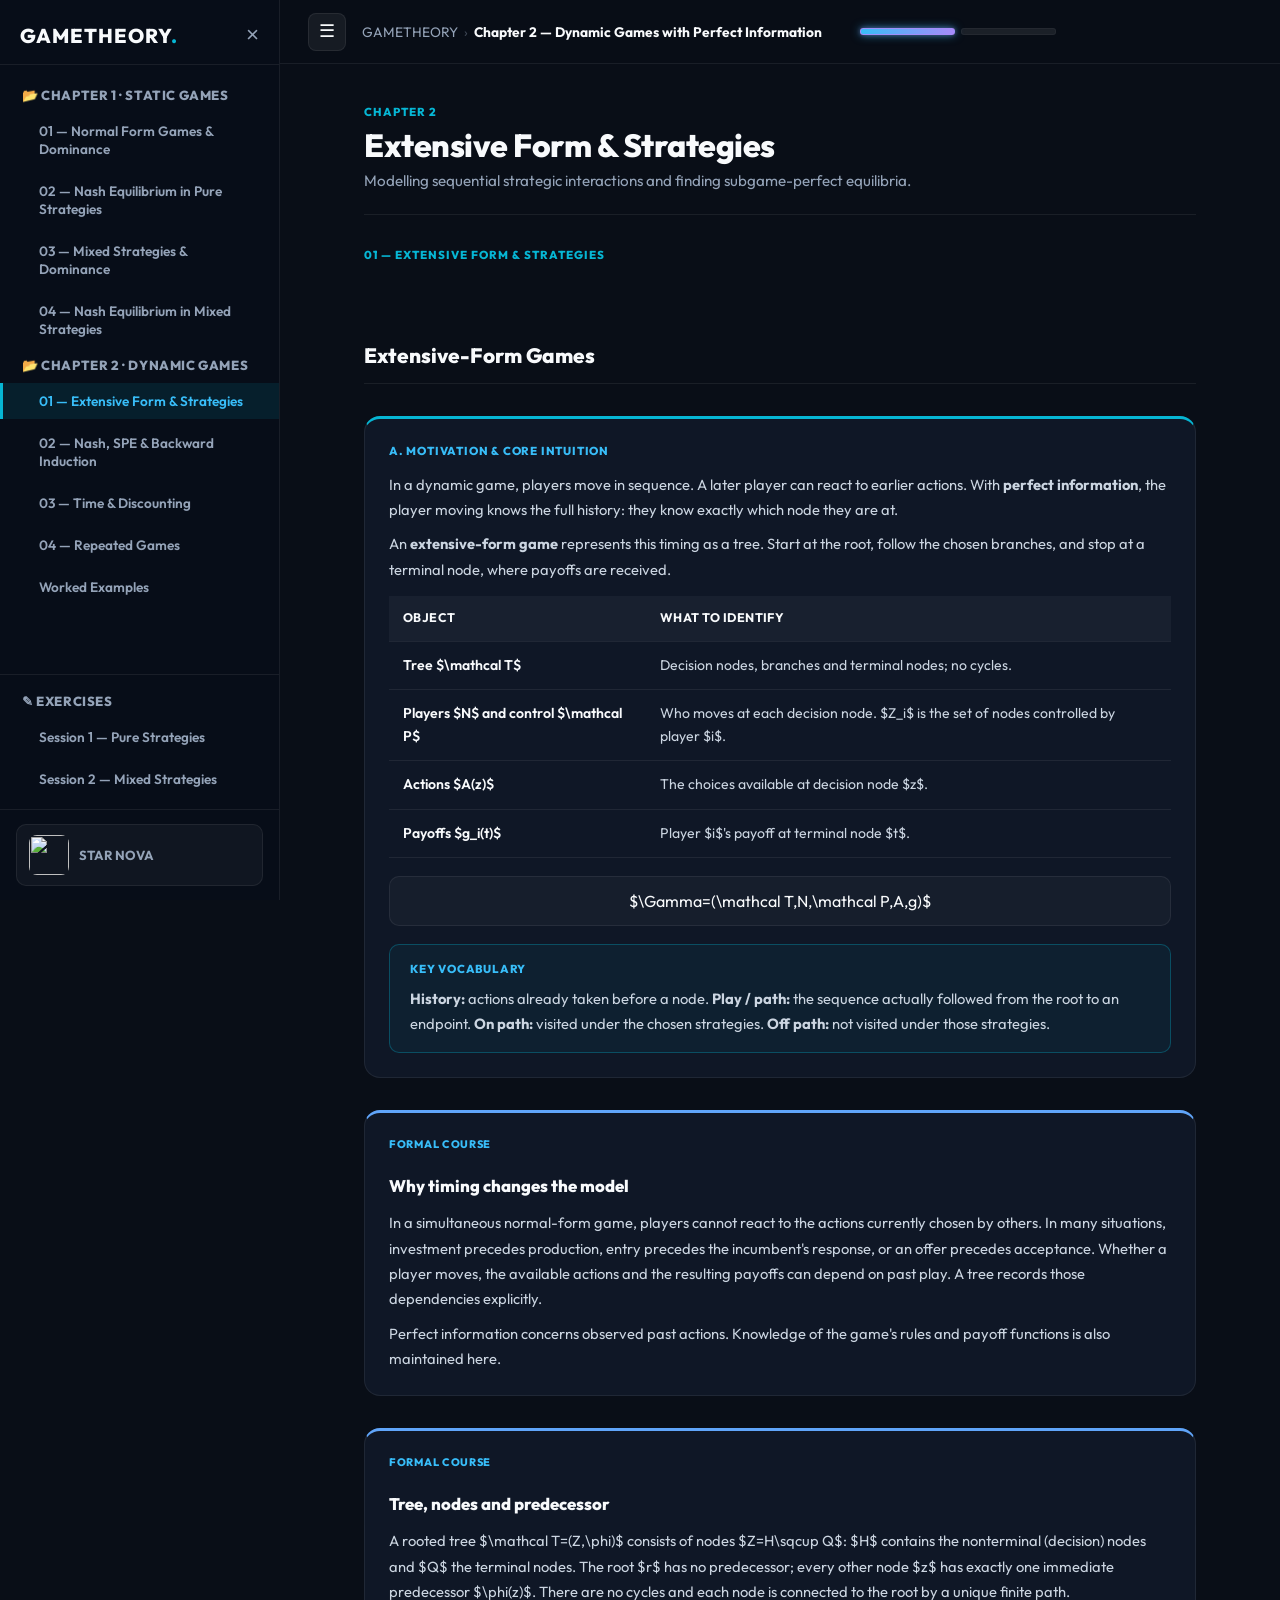
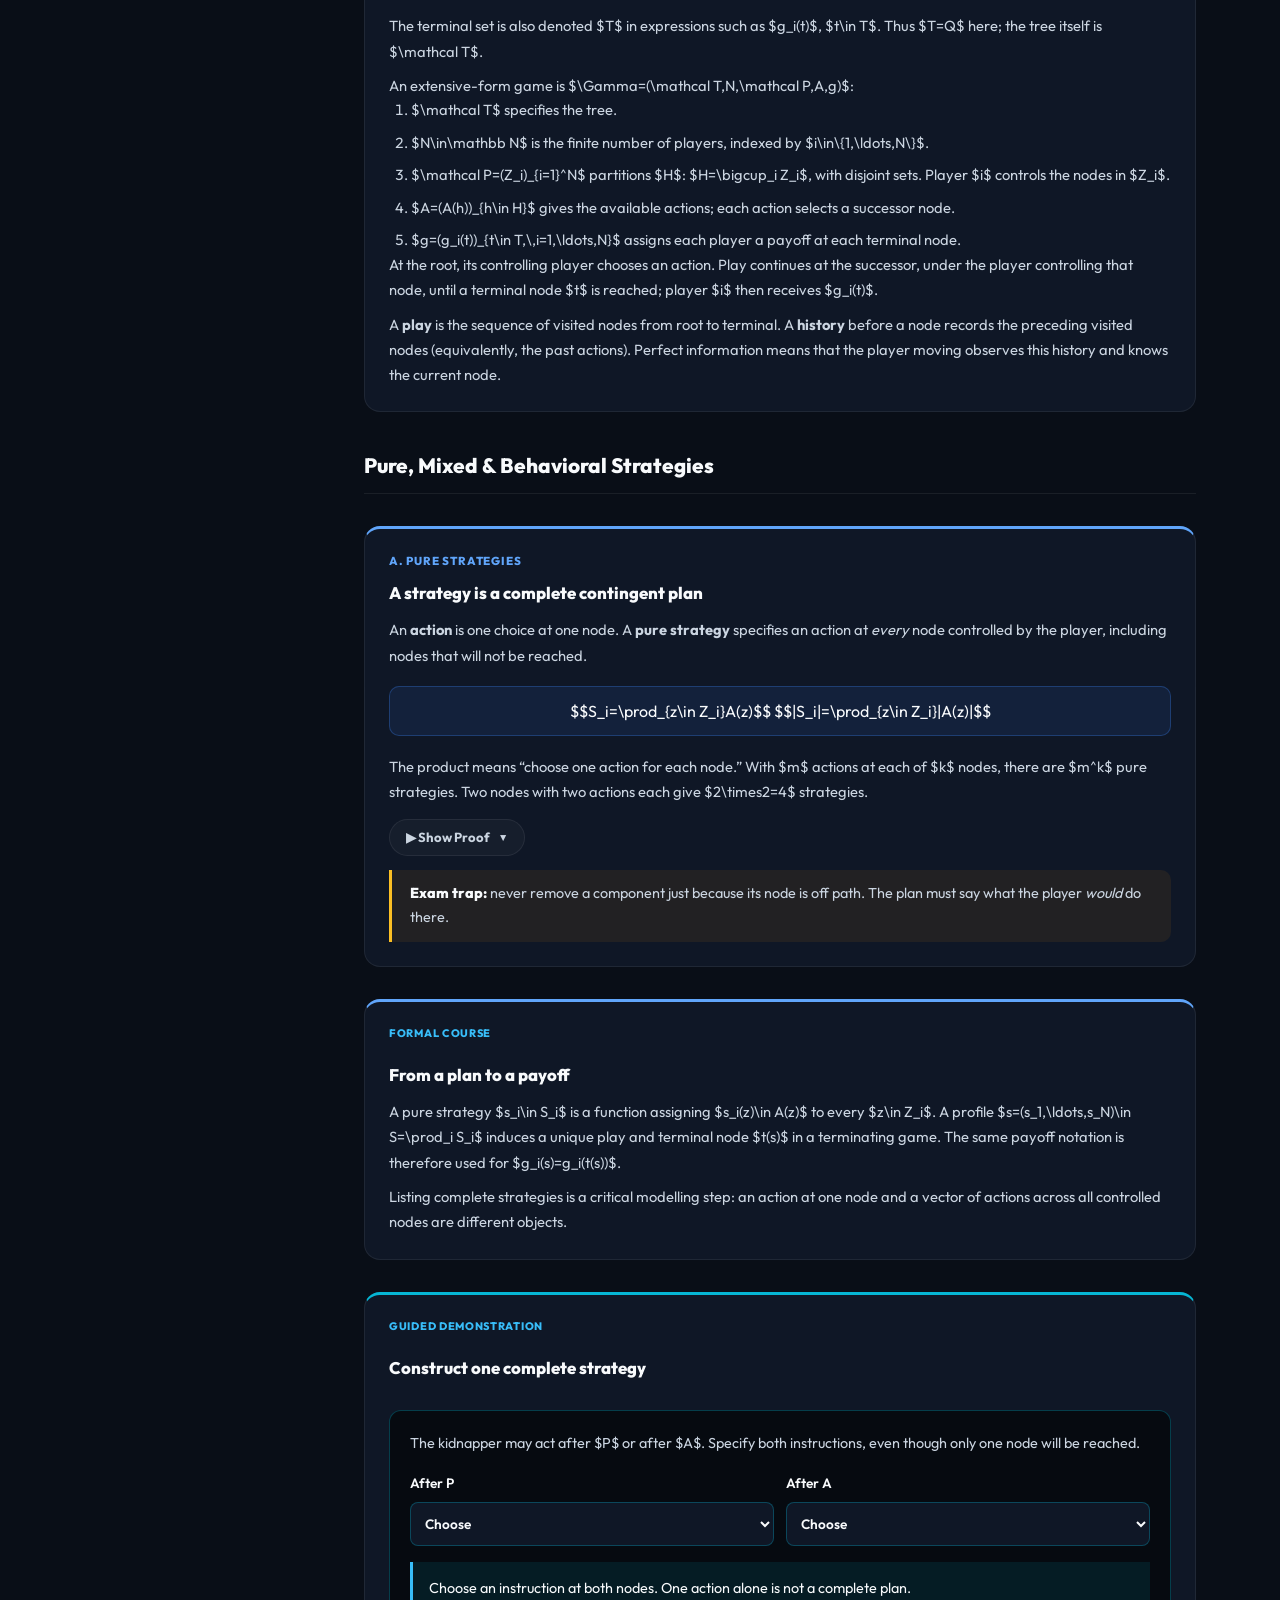
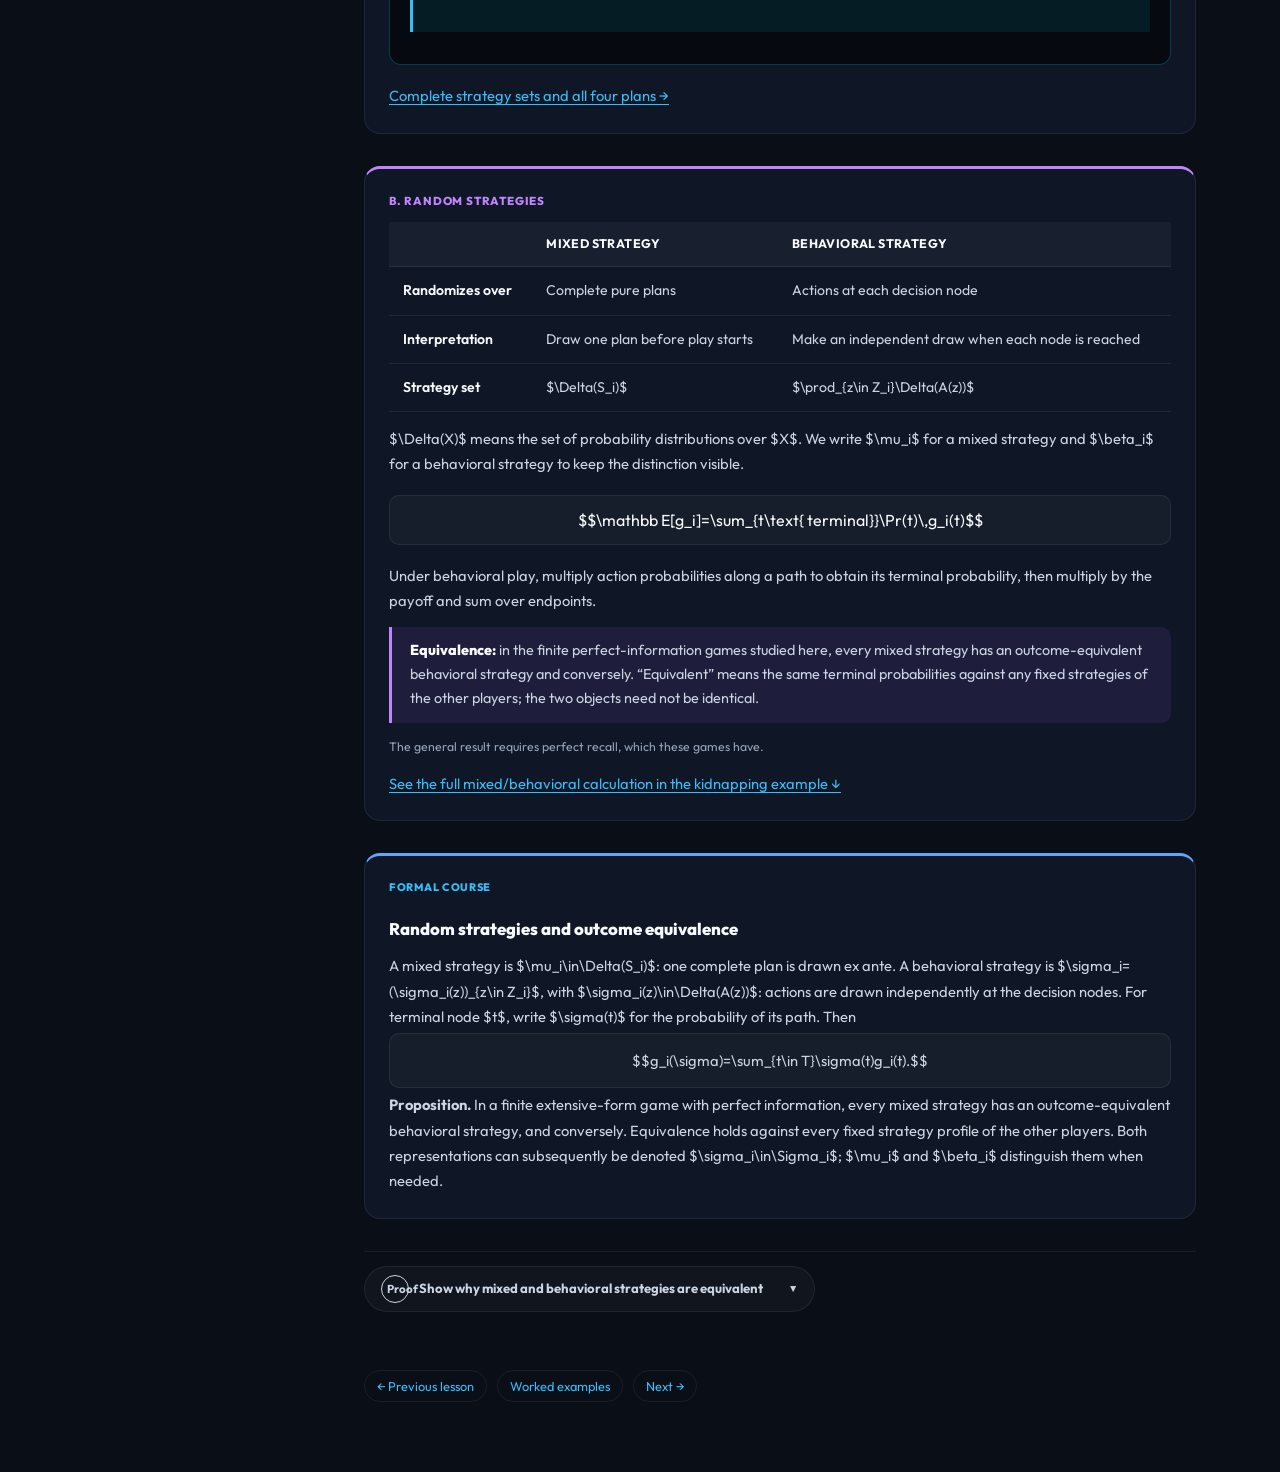
==== commit 5853e7ef: "Organize Chapter 2 into four lessons and a shared example library Group sections 1–2, 3–5, 6 and 7 i" ====
--- a/chapter2.html
+++ b/chapter2.html
@@ -1,4 +1,4 @@
-<!doctype html><html lang="en"><head><meta charset="utf-8"><meta name="viewport" content="width=device-width,initial-scale=1"><meta name="description" content="Chapter 2: dynamic games with perfect information. Essential theory and fully worked entry, kidnapping and sequential Cournot examples."><title>GAMETHEORY — Chapter 2 · Course</title><link rel="preconnect" href="https://fonts.googleapis.com"><link href="https://fonts.googleapis.com/css2?family=Outfit:wght@300;400;500;600;700;800&display=swap" rel="stylesheet"><style>
+<!doctype html><html lang="en"><head><meta charset="utf-8"><meta name="viewport" content="width=device-width,initial-scale=1"><meta name="description" content="Chapter 2: dynamic games with perfect information. Essential theory and fully worked entry, kidnapping and sequential Cournot examples."><title>GAMETHEORY — Chapter 2 · Extensive Form & Strategies</title><link rel="preconnect" href="https://fonts.googleapis.com"><link href="https://fonts.googleapis.com/css2?family=Outfit:wght@300;400;500;600;700;800&display=swap" rel="stylesheet"><style>
 :root {
   --sidebar-bg: #070d18;
   --sidebar-width: 280px;
@@ -371,15 +371,18 @@
 @media(max-width:600px) { .solution .demo-step:has(.step-heading) { display:grid; grid-template-columns:26px minmax(0,1fr); gap:10px; } .solution .step-body:has(.step-heading) { display:contents; } .solution .step-body:has(.step-heading)>* { grid-column:1 / -1; min-width:0; } .solution .step-body:has(.step-heading)>.step-heading { grid-column:2; margin:0; align-self:center; } .solution .demo-step:has(.step-heading)>.step-num { grid-column:1; grid-row:1; } }
 @media print { :root { --text:#111; --text-2:#222; --text-3:#444; --bg:#fff; --bg-card:#fff; --bg-deep:#fff; --border:#bbb; } body { display:block; background:white; color:#111; } .sidebar,.sidebar-shade,.topbar,.path-toggle,.skip-link { display:none!important; } .main-wrap { margin:0!important; } .main-content { max-width:none; padding:0; gap:24px; } .concept-card,.example-box,.game-tree { background:white; break-inside:avoid; } .concept-card { border:1px solid #aaa; } .solution { color:#111; } summary { color:#111!important; } .tree-payoffs text,.tree-actions text { fill:#222; } .tree-nodes circle { fill:white; } .tree-players text { fill:#111; } .payoff-matrix td,.payoff-matrix th { color:#111; background:white; } a { color:#125a85; } }
 
-</style><script>window.MathJax={tex:{inlineMath:[['$','$'],['\\(','\\)']],displayMath:[['$$','$$'],['\\[','\\]']]},svg:{fontCache:'local'},options:{skipHtmlTags:['script','noscript','style','textarea','pre']}};</script><script defer src="https://cdnjs.cloudflare.com/ajax/libs/mathjax/3.2.2/es5/tex-mml-chtml.min.js"></script><link href="assets/favicon.svg" rel="icon" type="image/svg+xml"><link rel="stylesheet" href="assets/chapter2-learning.css"><script defer src="assets/chapter2-learning.js"></script><script>try{const legacyTargets=["entry", "entry-title", "entry-desc", "entry-tree", "entry-tree-title", "entry-tree-desc", "entry-solution", "entry-players", "entry-strategies", "entry-normal", "entry-dominance", "entry-nash", "entry-subgames", "entry-induction", "entry-bi", "entry-bi-tree", "entry-bi-tree-title", "entry-bi-tree-desc", "entry-spe", "entry-credibility", "entry-credibility-tree", "entry-credibility-tree-title", "entry-credibility-tree-desc", "entry-interpretation", "entry-title-solved", "entry-desc-solved", "entry-tree-solved", "entry-tree-solved-title", "entry-tree-solved-desc", "entry-mixed", "entry-mixed-entry", "entry-mixed-stayout", "entry-mixed-set", "kidnapping", "kidnap-title", "kidnap-desc", "kidnap-tree", "kidnap-tree-title", "kidnap-tree-desc", "kidnapping-solution", "kidnapping-players", "kidnapping-strategies", "kidnapping-normal", "kidnapping-lab", "kidnapping-lab-tree", "kidnapping-lab-tree-title", "kidnapping-lab-tree-desc", "kidnapping-full-matrix", "kidnapping-dominance", "kidnapping-nash", "kidnapping-subgames", "kidnapping-induction", "kidnap-bi", "kidnap-bi-tree", "kidnap-bi-tree-title", "kidnap-bi-tree-desc", "kidnapping-spe", "kidnapping-interpretation", "kidnap-title-solved", "kidnap-desc-solved", "kidnap-tree-solved", "kidnap-tree-solved-title", "kidnap-tree-solved-desc", "kidnapping-random", "kidnapping-random-solution", "kidnapping-random-mixed", "kidnapping-random-behavior", "kidnapping-random-payoffs", "cournot", "cournot-solution", "cournot-players", "cournot-strategies", "cournot-normal", "cournot-dominance", "cournot-nash", "cournot-subgames", "cournot-follower", "cournot-reaction", "cournot-reaction-title", "cournot-leader", "cournot-outcome", "cournot-spe", "cournot-interpretation", "extensions", "static-stage", "static-stage-plans", "static-stage-equilibrium", "static-stage-induction", "static-stage-nash", "dated-payoffs", "dated-payoffs-plans", "dated-payoffs-totals", "dated-payoffs-behavior", "dated-payoffs-discount", "partnership", "partnership-tree", "partnership-recursion", "partnership-finite", "partnership-infinite", "repeated-pd", "repeated-pd-plan", "repeated-pd-finite", "repeated-pd-values", "repeated-incentives", "repeated-incentives-plan", "repeated-incentives-check", "repeated-incentives-proof", "revision", "revision-summary", "revision-answers", "revision-count", "revision-ne-spe", "revision-offpath"];const anchor=decodeURIComponent(location.hash.slice(1));if(legacyTargets.includes(anchor))location.replace("dynamic-examples.html"+location.hash);}catch(_){}</script></head><body id="top"><a class="skip-link" href="#content">Skip to course</a><aside class="sidebar open" id="sidebar"><div class="sidebar-brand"><h1>GAMETHEORY<span>.</span></h1><button class="sidebar-close" id="sidebar-close" aria-label="Close chapter navigation">×</button></div><nav aria-label="Course and exercises" class="sidebar-nav">
+</style><script>window.MathJax={tex:{inlineMath:[['$','$'],['\\(','\\)']],displayMath:[['$$','$$'],['\\[','\\]']]},svg:{fontCache:'local'},options:{skipHtmlTags:['script','noscript','style','textarea','pre']}};</script><script defer src="https://cdnjs.cloudflare.com/ajax/libs/mathjax/3.2.2/es5/tex-mml-chtml.min.js"></script><link href="assets/favicon.svg" rel="icon" type="image/svg+xml"><link rel="stylesheet" href="assets/chapter2-learning.css?v=4-lessons"><script defer src="assets/chapter2-learning.js"></script><script>try{const chapterAnchors={"foundations": "chapter2.html", "trees": "chapter2.html", "strategies": "chapter2.html", "strategy-count-proof": "chapter2.html", "equivalence-proof": "chapter2.html", "equilibria": "dynamic-equilibria.html", "normal": "dynamic-equilibria.html", "theory-kidnap-lab": "dynamic-equilibria.html", "theory-kidnap-lab-tree": "dynamic-equilibria.html", "theory-kidnap-lab-tree-title": "dynamic-equilibria.html", "theory-kidnap-lab-tree-desc": "dynamic-equilibria.html", "spe": "dynamic-equilibria.html", "theory-entry-comparison": "dynamic-equilibria.html", "theory-entry-comparison-tree": "dynamic-equilibria.html", "theory-entry-comparison-tree-title": "dynamic-equilibria.html", "theory-entry-comparison-tree-desc": "dynamic-equilibria.html", "spe-proofs": "dynamic-equilibria.html", "theory-kidnap-bi": "dynamic-equilibria.html", "theory-kidnap-bi-tree": "dynamic-equilibria.html", "theory-kidnap-bi-tree-title": "dynamic-equilibria.html", "theory-kidnap-bi-tree-desc": "dynamic-equilibria.html", "spe-corollary": "dynamic-equilibria.html", "simultaneous-stages": "dynamic-equilibria.html", "static-moves": "dynamic-equilibria.html", "time-repetition": "dynamic-time.html", "dated-theory": "dynamic-time.html", "discounting": "dynamic-time.html", "discount-proofs": "dynamic-time.html", "repetition": "repeated-games.html", "repeated-games": "repeated-games.html", "finite-repetition-proof": "repeated-games.html", "payoff-inclusion-proof": "repeated-games.html", "infinite-horizon": "repeated-games.html", "entry": "dynamic-examples.html", "entry-title": "dynamic-examples.html", "entry-desc": "dynamic-examples.html", "entry-tree": "dynamic-examples.html", "entry-tree-title": "dynamic-examples.html", "entry-tree-desc": "dynamic-examples.html", "entry-solution": "dynamic-examples.html", "entry-players": "dynamic-examples.html", "entry-strategies": "dynamic-examples.html", "entry-normal": "dynamic-examples.html", "entry-dominance": "dynamic-examples.html", "entry-nash": "dynamic-examples.html", "entry-subgames": "dynamic-examples.html", "entry-induction": "dynamic-examples.html", "entry-bi": "dynamic-examples.html", "entry-bi-tree": "dynamic-examples.html", "entry-bi-tree-title": "dynamic-examples.html", "entry-bi-tree-desc": "dynamic-examples.html", "entry-spe": "dynamic-examples.html", "entry-credibility": "dynamic-examples.html", "entry-credibility-tree": "dynamic-examples.html", "entry-credibility-tree-title": "dynamic-examples.html", "entry-credibility-tree-desc": "dynamic-examples.html", "entry-interpretation": "dynamic-examples.html", "entry-title-solved": "dynamic-examples.html", "entry-desc-solved": "dynamic-examples.html", "entry-tree-solved": "dynamic-examples.html", "entry-tree-solved-title": "dynamic-examples.html", "entry-tree-solved-desc": "dynamic-examples.html", "entry-mixed": "dynamic-examples.html", "entry-mixed-entry": "dynamic-examples.html", "entry-mixed-stayout": "dynamic-examples.html", "entry-mixed-set": "dynamic-examples.html", "kidnapping": "dynamic-examples.html", "kidnap-title": "dynamic-examples.html", "kidnap-desc": "dynamic-examples.html", "kidnap-tree": "dynamic-examples.html", "kidnap-tree-title": "dynamic-examples.html", "kidnap-tree-desc": "dynamic-examples.html", "kidnapping-solution": "dynamic-examples.html", "kidnapping-players": "dynamic-examples.html", "kidnapping-strategies": "dynamic-examples.html", "kidnapping-normal": "dynamic-examples.html", "kidnapping-lab": "dynamic-examples.html", "kidnapping-lab-tree": "dynamic-examples.html", "kidnapping-lab-tree-title": "dynamic-examples.html", "kidnapping-lab-tree-desc": "dynamic-examples.html", "kidnapping-full-matrix": "dynamic-examples.html", "kidnapping-dominance": "dynamic-examples.html", "kidnapping-nash": "dynamic-examples.html", "kidnapping-subgames": "dynamic-examples.html", "kidnapping-induction": "dynamic-examples.html", "kidnap-bi": "dynamic-examples.html", "kidnap-bi-tree": "dynamic-examples.html", "kidnap-bi-tree-title": "dynamic-examples.html", "kidnap-bi-tree-desc": "dynamic-examples.html", "kidnapping-spe": "dynamic-examples.html", "kidnapping-interpretation": "dynamic-examples.html", "kidnap-title-solved": "dynamic-examples.html", "kidnap-desc-solved": "dynamic-examples.html", "kidnap-tree-solved": "dynamic-examples.html", "kidnap-tree-solved-title": "dynamic-examples.html", "kidnap-tree-solved-desc": "dynamic-examples.html", "kidnapping-random": "dynamic-examples.html", "kidnapping-random-solution": "dynamic-examples.html", "kidnapping-random-mixed": "dynamic-examples.html", "kidnapping-random-behavior": "dynamic-examples.html", "kidnapping-random-payoffs": "dynamic-examples.html", "cournot": "dynamic-examples.html", "cournot-solution": "dynamic-examples.html", "cournot-players": "dynamic-examples.html", "cournot-strategies": "dynamic-examples.html", "cournot-normal": "dynamic-examples.html", "cournot-dominance": "dynamic-examples.html", "cournot-nash": "dynamic-examples.html", "cournot-subgames": "dynamic-examples.html", "cournot-follower": "dynamic-examples.html", "cournot-reaction": "dynamic-examples.html", "cournot-reaction-title": "dynamic-examples.html", "cournot-leader": "dynamic-examples.html", "cournot-outcome": "dynamic-examples.html", "cournot-spe": "dynamic-examples.html", "cournot-interpretation": "dynamic-examples.html", "extensions": "dynamic-examples.html", "static-stage": "dynamic-examples.html", "static-stage-plans": "dynamic-examples.html", "static-stage-equilibrium": "dynamic-examples.html", "static-stage-induction": "dynamic-examples.html", "static-stage-nash": "dynamic-examples.html", "dated-payoffs": "dynamic-examples.html", "dated-payoffs-plans": "dynamic-examples.html", "dated-payoffs-totals": "dynamic-examples.html", "dated-payoffs-behavior": "dynamic-examples.html", "dated-payoffs-discount": "dynamic-examples.html", "partnership": "dynamic-examples.html", "partnership-tree": "dynamic-examples.html", "partnership-recursion": "dynamic-examples.html", "partnership-finite": "dynamic-examples.html", "partnership-infinite": "dynamic-examples.html", "repeated-pd": "dynamic-examples.html", "repeated-pd-plan": "dynamic-examples.html", "repeated-pd-finite": "dynamic-examples.html", "repeated-pd-values": "dynamic-examples.html", "repeated-incentives": "dynamic-examples.html", "repeated-incentives-plan": "dynamic-examples.html", "repeated-incentives-check": "dynamic-examples.html", "repeated-incentives-proof": "dynamic-examples.html", "revision": "dynamic-examples.html", "revision-summary": "dynamic-examples.html", "revision-answers": "dynamic-examples.html", "revision-count": "dynamic-examples.html", "revision-ne-spe": "dynamic-examples.html", "revision-offpath": "dynamic-examples.html"};const anchor=decodeURIComponent(location.hash.slice(1));const destination=chapterAnchors[anchor];if(destination&&destination!==location.pathname.split("/").pop())location.replace(destination+location.search+location.hash);}catch(_){}</script></head><body id="top"><a class="skip-link" href="#content">Skip to course</a><aside class="sidebar open" id="sidebar"><div class="sidebar-brand"><h1>GAMETHEORY<span>.</span></h1><button class="sidebar-close" id="sidebar-close" aria-label="Close chapter navigation">×</button></div><nav aria-label="Course and exercises" class="sidebar-nav">
 <div class="sidebar-group-title">📂 Chapter 1 · Static Games</div>
 <div class="sidebar-group"><a class="sidebar-sublink" href="chapter1.html">01 — Normal Form Games &amp; Dominance</a></div>
 <div class="sidebar-group"><a class="sidebar-sublink" href="nash-equilibrium.html">02 — Nash Equilibrium in Pure Strategies</a></div>
 <div class="sidebar-group"><a class="sidebar-sublink" href="mixed-strategies.html">03 — Mixed Strategies &amp; Dominance</a></div>
 <div class="sidebar-group"><a class="sidebar-sublink" href="mixed-nash-equilibrium.html">04 — Nash Equilibrium in Mixed Strategies</a></div>
 <div class="sidebar-group-title">📂 Chapter 2 · Dynamic Games</div>
-<div class="sidebar-group"><a aria-current="page" class="sidebar-sublink active" href="chapter2.html">01 — Course</a></div>
-<div class="sidebar-group"><a class="sidebar-sublink" href="dynamic-examples.html">02 — Worked Examples</a></div>
+<div class="sidebar-group"><a aria-current="page" class="sidebar-sublink active" href="chapter2.html">01 — Extensive Form &amp; Strategies</a></div>
+<div class="sidebar-group"><a class="sidebar-sublink" href="dynamic-equilibria.html">02 — Nash, SPE &amp; Backward Induction</a></div>
+<div class="sidebar-group"><a class="sidebar-sublink" href="dynamic-time.html">03 — Time &amp; Discounting</a></div>
+<div class="sidebar-group"><a class="sidebar-sublink" href="repeated-games.html">04 — Repeated Games</a></div>
+<div class="sidebar-group"><a class="sidebar-sublink" href="dynamic-examples.html">Worked Examples</a></div>
 <div class="sidebar-exercises">
 <div class="sidebar-group-title">✎ Exercises</div>
 <div class="sidebar-group"><a class="sidebar-sublink" href="exercise-session-1.html">Session 1 — Pure Strategies</a></div>
@@ -387,10 +390,10 @@
 </div>
 </nav><div class="sidebar-footer"><div class="sidebar-user"><img src="images/avatar.png" alt="" width="40" height="40" style="border-radius:8px"><div><div class="user-name">STAR NOVA</div></div></div></div></aside><button class="sidebar-shade" id="sidebar-shade" aria-label="Close navigation"></button><div class="main-wrap" id="main-wrap"><header class="topbar"><button class="topbar-toggle" id="menu-toggle" aria-label="Toggle chapter navigation" aria-controls="sidebar" aria-expanded="true">☰</button><div class="topbar-breadcrumb">GAMETHEORY <span class="sep">›</span> <strong>Chapter 2 — Dynamic Games with Perfect Information</strong></div><nav class="chapter-progress-bar" id="chapterProgressBar" aria-label="Chapter progress navigation"></nav></header><main class="main-content" id="content"><div class="page-title-block">
   <div class="page-label">Chapter 2</div>
-  <h1>Dynamic Games with Perfect Information</h1>
+  <h1>Extensive Form & Strategies</h1>
   <p>Modelling sequential strategic interactions and finding subgame-perfect equilibria.</p>
-</div><div class="page-label">01 — Course</div><nav class="example-links" aria-label="Course topics"><a href="#foundations">Model a game</a><a href="#equilibria">Solve a game</a><a href="#time-repetition">Time &amp; repetition</a></nav><section class="course-section" id="foundations"><div class="section-header"><span class="section-label cyan">01</span><h2>Model a Game</h2></div><div id="trees" class="course-topic">
-<div class="section-header"><h3>Extensive-Form Games</h3></div>
+</div><div class="page-label">01 — Extensive Form & Strategies</div><span id="foundations"></span><section id="trees" class="course-section">
+<div class="section-header"><h2>Extensive-Form Games</h2></div>
 <div class="concept-card cyan-top">
  <div class="card-title cyan">A. Motivation &amp; Core Intuition</div>
  <div class="body-text"><p>In a dynamic game, players move in sequence. A later player can react to earlier actions. With <strong>perfect information</strong>, the player moving knows the full history: they know exactly which node they are at.</p><p>An <strong>extensive-form game</strong> represents this timing as a tree. Start at the root, follow the chosen branches, and stop at a terminal node, where payoffs are received.</p></div>
@@ -403,8 +406,8 @@
  <div class="math-display">$\Gamma=(\mathcal T,N,\mathcal P,A,g)$</div>
  <div class="memory-box"><div class="memory-box-title">Key Vocabulary</div><div class="body-text"><strong>History:</strong> actions already taken before a node. <strong>Play / path:</strong> the sequence actually followed from the root to an endpoint. <strong>On path:</strong> visited under the chosen strategies. <strong>Off path:</strong> not visited under those strategies.</div></div>
 </div>
-<div class="concept-card blue-top"><div class="content-kind">Formal course</div><h3 class="card-heading">Why timing changes the model</h3><div class="body-text"><p>In a simultaneous normal-form game, players cannot react to the actions currently chosen by others. In many situations, investment precedes production, entry precedes the incumbent's response, or an offer precedes acceptance. Whether a player moves, the available actions and the resulting payoffs can depend on past play. A tree records those dependencies explicitly.</p><p>Perfect information concerns observed past actions. Knowledge of the game's rules and payoff functions is also maintained here.</p></div></div><div class="concept-card blue-top"><div class="content-kind">Formal course</div><h3 class="card-heading">Tree, nodes and predecessor</h3><div class="body-text"><p>A rooted tree $\mathcal T=(Z,\phi)$ consists of nodes $Z=H\sqcup Q$: $H$ contains the nonterminal (decision) nodes and $Q$ the terminal nodes. The root $r$ has no predecessor; every other node $z$ has exactly one immediate predecessor $\phi(z)$. There are no cycles and each node is connected to the root by a unique finite path.</p><p>The terminal set is also denoted $T$ in expressions such as $g_i(t)$, $t\in T$. Thus $T=Q$ here; the tree itself is $\mathcal T$.</p><p>An extensive-form game is $\Gamma=(\mathcal T,N,\mathcal P,A,g)$:</p><ol class="formal-list"><li>$\mathcal T$ specifies the tree.</li><li>$N\in\mathbb N$ is the finite number of players, indexed by $i\in\{1,\ldots,N\}$.</li><li>$\mathcal P=(Z_i)_{i=1}^N$ partitions $H$: $H=\bigcup_i Z_i$, with disjoint sets. Player $i$ controls the nodes in $Z_i$.</li><li>$A=(A(h))_{h\in H}$ gives the available actions; each action selects a successor node.</li><li>$g=(g_i(t))_{t\in T,\,i=1,\ldots,N}$ assigns each player a payoff at each terminal node.</li></ol><p>At the root, its controlling player chooses an action. Play continues at the successor, under the player controlling that node, until a terminal node $t$ is reached; player $i$ then receives $g_i(t)$.</p><p>A <strong>play</strong> is the sequence of visited nodes from root to terminal. A <strong>history</strong> before a node records the preceding visited nodes (equivalently, the past actions). Perfect information means that the player moving observes this history and knows the current node.</p></div></div></div><div id="strategies" class="course-topic">
-<div class="section-header"><h3>Pure, Mixed &amp; Behavioral Strategies</h3></div>
+<div class="concept-card blue-top"><div class="content-kind">Formal course</div><h3 class="card-heading">Why timing changes the model</h3><div class="body-text"><p>In a simultaneous normal-form game, players cannot react to the actions currently chosen by others. In many situations, investment precedes production, entry precedes the incumbent's response, or an offer precedes acceptance. Whether a player moves, the available actions and the resulting payoffs can depend on past play. A tree records those dependencies explicitly.</p><p>Perfect information concerns observed past actions. Knowledge of the game's rules and payoff functions is also maintained here.</p></div></div><div class="concept-card blue-top"><div class="content-kind">Formal course</div><h3 class="card-heading">Tree, nodes and predecessor</h3><div class="body-text"><p>A rooted tree $\mathcal T=(Z,\phi)$ consists of nodes $Z=H\sqcup Q$: $H$ contains the nonterminal (decision) nodes and $Q$ the terminal nodes. The root $r$ has no predecessor; every other node $z$ has exactly one immediate predecessor $\phi(z)$. There are no cycles and each node is connected to the root by a unique finite path.</p><p>The terminal set is also denoted $T$ in expressions such as $g_i(t)$, $t\in T$. Thus $T=Q$ here; the tree itself is $\mathcal T$.</p><p>An extensive-form game is $\Gamma=(\mathcal T,N,\mathcal P,A,g)$:</p><ol class="formal-list"><li>$\mathcal T$ specifies the tree.</li><li>$N\in\mathbb N$ is the finite number of players, indexed by $i\in\{1,\ldots,N\}$.</li><li>$\mathcal P=(Z_i)_{i=1}^N$ partitions $H$: $H=\bigcup_i Z_i$, with disjoint sets. Player $i$ controls the nodes in $Z_i$.</li><li>$A=(A(h))_{h\in H}$ gives the available actions; each action selects a successor node.</li><li>$g=(g_i(t))_{t\in T,\,i=1,\ldots,N}$ assigns each player a payoff at each terminal node.</li></ol><p>At the root, its controlling player chooses an action. Play continues at the successor, under the player controlling that node, until a terminal node $t$ is reached; player $i$ then receives $g_i(t)$.</p><p>A <strong>play</strong> is the sequence of visited nodes from root to terminal. A <strong>history</strong> before a node records the preceding visited nodes (equivalently, the past actions). Perfect information means that the player moving observes this history and knows the current node.</p></div></div></section><section id="strategies" class="course-section">
+<div class="section-header"><h2>Pure, Mixed &amp; Behavioral Strategies</h2></div>
 <div class="concept-card blue-top">
  <div class="card-title blue">A. Pure strategies</div><h3 class="card-heading">A strategy is a complete contingent plan</h3>
  <div class="body-text"><p>An <strong>action</strong> is one choice at one node. A <strong>pure strategy</strong> specifies an action at <em>every</em> node controlled by the player, including nodes that will not be reached.</p></div>
@@ -427,42 +430,7 @@
  <p class="source-note">The general result requires perfect recall, which these games have.</p>
  <div class="body-text"><p><a href="dynamic-examples.html#kidnapping-random">See the full mixed/behavioral calculation in the kidnapping example ↓</a></p></div>
 </div>
-<div class="concept-card blue-top"><div class="content-kind">Formal course</div><h3 class="card-heading">Random strategies and outcome equivalence</h3><div class="body-text"><p>A mixed strategy is $\mu_i\in\Delta(S_i)$: one complete plan is drawn ex ante. A behavioral strategy is $\sigma_i=(\sigma_i(z))_{z\in Z_i}$, with $\sigma_i(z)\in\Delta(A(z))$: actions are drawn independently at the decision nodes. For terminal node $t$, write $\sigma(t)$ for the probability of its path. Then</p><div class="math-display">$$g_i(\sigma)=\sum_{t\in T}\sigma(t)g_i(t).$$</div><p><strong>Proposition.</strong> In a finite extensive-form game with perfect information, every mixed strategy has an outcome-equivalent behavioral strategy, and conversely. Equivalence holds against every fixed strategy profile of the other players. Both representations can subsequently be denoted $\sigma_i\in\Sigma_i$; $\mu_i$ and $\beta_i$ distinguish them when needed.</p></div></div><details class="course-disclosure worked-step" id="equivalence-proof"><summary class="toggle-btn "><span class="step-index">Proof</span><span class="disclosure-label" data-label="why mixed and behavioral strategies are equivalent">Show why mixed and behavioral strategies are equivalent</span><span class="arrow" aria-hidden="true">▼</span></summary><div class="collapsible solution"><div class="content-kind">Additional explanation · proof</div><p><strong>Behavioral → mixed.</strong> Before play, independently draw the action prescribed at every node using the behavioral probabilities. The resulting complete plan has probability $\mu_i(s_i)=\prod_{z\in Z_i}\sigma_i(z)(s_i(z))$. Summing over unused instructions leaves exactly the products of probabilities along each terminal path.</p><p><strong>Mixed → behavioral.</strong> At node $z$, condition the distribution of complete plans on the player's own past instructions along the unique path to $z$. Use the conditional probability of each current instruction as $\sigma_i(z)$. At a zero-probability history any distribution can be assigned. Conditional probabilities multiply and telescope along each path, reproducing its probability under the mixed plan.</p><p>Perfect recall ensures that the conditioning history is well defined for the player. Perfect-information games have this property. Using unconditional marginals at successive nodes controlled by the same player would generally lose the correlation encoded by a mixed plan. In the kidnapping game the two nodes are mutually exclusive, so the simpler marginal formulas suffice.</p><p><a href="dynamic-examples.html#kidnapping-random-behavior">See the complete conversion calculation →</a></p></div></details></div><div id="normal" class="course-topic">
-<div class="section-header"><h3>Normal Form &amp; Nash Equilibrium</h3></div>
-<div class="concept-card cyan-top">
- <div class="card-title cyan">The method</div>
- <ol class="steps-list"><li><strong>List complete pure strategies</strong> for each player.</li><li><strong>Build the normal form:</strong> for each strategy profile, follow the implied path and copy the endpoint payoffs.</li><li><strong>Find mutual best responses</strong> as in Chapter 1. A Nash equilibrium leaves no player a profitable unilateral change of their complete plan.</li></ol>
- <div class="math-display">$\Gamma^{NF}=(N,S,g),\qquad g_i(s)=g_i(t(s))$</div>
- <div class="body-text"><p>$t(s)$ is the endpoint reached under profile $s$. Different profiles can lead to the same endpoint because their plans differ only off path.</p></div>
- <div class="key-note amber"><strong>The limitation of Nash:</strong> an off-path threat can help deter an earlier move even when carrying it out would hurt the threatening player. Nash alone need not rule this out.</div>
-</div>
-<div class="concept-card blue-top"><div class="content-kind">Formal course</div><h3 class="card-heading">Normal-form reduction</h3><div class="body-text"><p>The normal-form reduction of $\Gamma$ is $\Gamma'=(N,S,g)$, where $S=\prod_i S_i$ is the set of complete pure-strategy profiles and $g_i(s)=g_i(t(s))$. An extensive-form game can always be represented this way; finite strategy sets give a payoff matrix for two players.</p><p>Dominance and Nash equilibrium therefore apply to dynamic games. But the normal form evaluates a whole plan ex ante: it need not constrain actions at unreached nodes. A threat is credible only when carrying it out is optimal for the player making it, given the subsequent behavior.</p></div></div><div class="concept-card cyan-top"><div class="content-kind">Guided demonstration</div><h3 class="card-heading">Follow a profile from the tree to the matrix</h3><div class="body-text"><div class="learning-lab" data-kidnapping-lab id="theory-kidnap-lab"><div class="content-kind">Guided demonstration · tree to matrix</div>
-<p>A complete plan contains two instructions, in the fixed order <strong>(after P, after A)</strong>. Explore one profile at a time. Selecting a profile describes its outcome; it does not assert that the profile is an equilibrium.</p>
-<div class="lab-controls"><label>State's action<select data-state-action aria-label="State's action"><option value="">Choose P or A</option><option value="P">P — Pay</option><option value="A">A — Assault</option></select></label><label>Kidnapper's complete strategy<select data-kidnap-plan aria-label="Kidnapper's complete strategy"><option value="">Choose a complete plan</option><option value="RR">RR — release / release</option><option value="RK">RK — release / kill</option><option value="KR">KR — kill / release</option><option value="KK">KK — kill / kill</option></select></label><button class="lab-button" type="button" data-reset-kidnap>Reset exploration</button></div>
-<p class="plan-reading" data-plan-reading>Select a complete plan to read both instructions.</p>
-<figure class="learning-tree" id="theory-kidnap-lab-tree"><div class="tree-viewport" tabindex="0" role="region" aria-label="kidnapping game tree, horizontally scrollable on small screens"><svg viewBox="0 0 620 295" role="img" aria-labelledby="theory-kidnap-lab-tree-title theory-kidnap-lab-tree-desc"><title id="theory-kidnap-lab-tree-title">Kidnapping game — all terminal outcomes</title><desc id="theory-kidnap-lab-tree-desc">Payoffs: (State, kidnapper). P = pay; A = assault; R = release; K = kill. The two kidnapper nodes are distinct. PR: (0, 1); PK: (−2, −1); AR: (1, 0); AK: (−1, −2)</desc><g class="learning-edges"><path data-edge="P" d="M310 40 L160 130"/><path data-edge="A" d="M310 40 L460 130"/><path data-edge="PR" d="M160 130 L65 230"/><path data-edge="PK" d="M160 130 L255 230"/><path data-edge="AR" d="M460 130 L365 230"/><path data-edge="AK" d="M460 130 L555 230"/></g><g class="learning-actions"><text x="225" y="75">P</text><text x="395" y="75">A</text><text x="100" y="180">R</text><text x="220" y="180">K</text><text x="400" y="180">R</text><text x="520" y="180">K</text></g><g class="learning-nodes"><g data-node="0"><rect x="256" y="20" width="108" height="40" rx="20"/><text x="310" y="46">State</text></g><g data-node="1"><rect x="106" y="110" width="108" height="40" rx="20"/><text x="160" y="136">Kidnapper</text></g><g data-node="2"><rect x="406" y="110" width="108" height="40" rx="20"/><text x="460" y="136">Kidnapper</text></g></g><g class="node-context"><text x="160" y="163">after P</text><text x="460" y="163">after A</text></g><g class="learning-payoffs"><text data-terminal="PR" x="65" y="268">(0, 1)</text><text data-terminal="PK" x="255" y="268">(−2, −1)</text><text data-terminal="AR" x="365" y="268">(1, 0)</text><text data-terminal="AK" x="555" y="268">(−1, −2)</text></g></svg></div><figcaption>Payoffs: (State, kidnapper). P = pay; A = assault; R = release; K = kill. The two kidnapper nodes are distinct.<span class="scroll-hint">Swipe the tree horizontally if necessary.</span></figcaption></figure><div class="table-scroll" tabindex="0" role="region" aria-label="Payoff matrix"><table class="payoff-matrix learning-matrix"><caption>State chooses a row; Kidnapper: (after P, after A) chooses a column.</caption><thead><tr><th scope="col">State</th><th scope="col">RR</th><th scope="col">RK</th><th scope="col">KR</th><th scope="col">KK</th></tr></thead><tbody><tr><th scope="row" class="row-label">P</th><td data-profile="P-RR"><span class="unvisited">?</span></td><td data-profile="P-RK"><span class="unvisited">?</span></td><td data-profile="P-KR"><span class="unvisited">?</span></td><td data-profile="P-KK"><span class="unvisited">?</span></td></tr><tr><th scope="row" class="row-label">A</th><td data-profile="A-RR"><span class="unvisited">?</span></td><td data-profile="A-RK"><span class="unvisited">?</span></td><td data-profile="A-KR"><span class="unvisited">?</span></td><td data-profile="A-KK"><span class="unvisited">?</span></td></tr></tbody></table></div>
-<div class="lab-feedback" aria-live="polite" aria-atomic="true" data-kidnap-result>Select the State's action and a complete plan to trace a path and fill its matrix cell.</div>
-<p class="matrix-legend">Green: selected path and cell. Dashed cyan: the plan's unused instruction. Previously explored cells remain filled until reset. Only the reached terminal payoff is received.</p>
-</div><p><a href="dynamic-examples.html#kidnapping-normal">Full normal-form construction →</a></p></div></div></div></section><section class="course-section" id="equilibria"><div class="section-header"><span class="section-label purple">02</span><h2>Solve a Game</h2></div><div id="spe" class="course-topic">
-<div class="section-header"><h3>Subgame Perfection &amp; Backward Induction</h3></div>
-<div class="concept-card purple-top">
- <div class="card-title purple">A. Definitions</div>
- <div class="body-text"><p>A <strong>subgame</strong> starts at a decision node and includes everything that follows it. With perfect information, each decision node starts a subgame. The root gives the whole game; other decision nodes give <strong>proper subgames</strong>.</p><p>A <strong>subgame-perfect equilibrium (SPE)</strong> is a strategy profile that is a Nash equilibrium in <em>every</em> subgame, including those off path.</p></div>
- <div class="math-display boxed-purple">$$SPE\subseteq NE$$</div>
- <div class="key-note purple"><strong>Credibility test:</strong> if this node were reached, would the player still want to take the prescribed action, given the continuation strategies?</div>
-</div><div class="concept-card blue-top"><div class="content-kind">Formal course</div><h3 class="card-heading">Subgames and sequential optimality</h3><div class="body-text"><p>For $z_0\in Z\setminus T$, the subgame starting at $z_0$ is the subtree containing $z_0$ and all its successors, with the same players, actions and terminal payoffs. A profile $\sigma$ is a <strong>subgame-perfect (Nash) equilibrium</strong> if its restriction is a Nash equilibrium in every such subgame.</p><p>This strengthens Nash equilibrium: actions must remain optimal after every history, on path and off path. Since the root also defines a subgame, every SPE is a Nash equilibrium. Nash profiles supported by noncredible threats fail this stronger test.</p></div></div><div class="concept-card cyan-top"><div class="content-kind">Guided demonstration</div><h3 class="card-heading">A Nash equilibrium can contain a noncredible threat</h3><div class="body-text"><div class="learning-lab" data-entry-comparison id="theory-entry-comparison"><div class="content-kind">Guided demonstration · credibility</div><figure class="learning-tree" id="theory-entry-comparison-tree"><div class="tree-viewport" tabindex="0" role="region" aria-label="entry game tree, horizontally scrollable on small screens"><svg viewBox="0 0 620 295" role="img" aria-labelledby="theory-entry-comparison-tree-title theory-entry-comparison-tree-desc"><title id="theory-entry-comparison-tree-title">Entry game — all terminal outcomes</title><desc id="theory-entry-comparison-tree-desc">Payoffs: (entrant, incumbent). E = enter; S = stay out; F = fight; A = accommodate. EF: (−1, 1); EA: (1, 2); S: (0, 3)</desc><g class="learning-edges"><path data-edge="E" d="M310 40 L190 130"/><path data-edge="S" d="M310 40 L470 230"/><path data-edge="EF" d="M190 130 L85 230"/><path data-edge="EA" d="M190 130 L290 230"/></g><g class="learning-actions"><text x="230" y="75">E</text><text x="405" y="125">S</text><text x="120" y="180">F</text><text x="255" y="180">A</text></g><g class="learning-nodes"><g data-node="0"><rect x="256" y="20" width="108" height="40" rx="20"/><text x="310" y="46">Entrant</text></g><g data-node="1"><rect x="136" y="110" width="108" height="40" rx="20"/><text x="190" y="136">Incumbent</text></g></g><g class="node-context"></g><g class="learning-payoffs"><text data-terminal="EF" x="85" y="268">(−1, 1)</text><text data-terminal="EA" x="290" y="268">(1, 2)</text><text data-terminal="S" x="470" y="268">(0, 3)</text></g></svg></div><figcaption>Payoffs: (entrant, incumbent). E = enter; S = stay out; F = fight; A = accommodate.<span class="scroll-hint">Swipe the tree horizontally if necessary.</span></figcaption></figure><div class="lab-controls"><button type="button" class="lab-button" data-entry-view="nash">Examine (S, F)</button><button type="button" class="lab-button" data-entry-view="deviation">Test the threat after entry</button><button type="button" class="lab-button" data-entry-view="spe">Examine (E, A)</button><button type="button" class="lab-button" data-entry-view="reset">Reset</button></div><div class="lab-feedback" data-entry-result aria-live="polite">Choose a profile or test its continuation. Nash and subgame perfection ask different optimality questions.</div></div><p><a href="dynamic-examples.html#entry-spe">Full Nash/SPE comparison →</a></p></div></div>
-<div class="practical-box">
- <div class="practical-title">B. Backward Induction — Step-by-Step Method</div>
- <ol class="steps-list"><li>Start at the <strong>last decision nodes</strong>.</li><li>At each node, maximize the payoff of <strong>the player moving there</strong>.</li><li>Replace the solved continuation by its payoff pair and move one step backward.</li><li>Continue to the root. Report the <strong>complete strategy profile</strong>, then its path and payoffs.</li></ol>
- <div class="body-text">If a player is indifferent, keep all maximizing choices. Different continuation choices can produce multiple SPE; in mixed strategies, mixtures over tied optimal actions may also be possible.</div>
-</div><div class="concept-card blue-top"><div class="content-kind">Formal course</div><h3 class="card-heading">Backward induction characterizes SPE</h3><div class="body-text"><p><strong>Algorithm.</strong> Identify a minimal subgame, compute one of its Nash equilibria, replace that subgame by a terminal node carrying its equilibrium payoff vector, and repeat. In a finite perfect-information tree, a minimal subgame is a last decision node.</p><p><strong>Proposition.</strong> The solutions obtained by backward induction are exactly the SPE. To characterize the whole set, retain every maximizing continuation, including mixtures over tied optimal actions.</p></div></div><details class="course-disclosure worked-step" id="spe-proofs"><summary class="toggle-btn "><span class="step-index">Proof</span><span class="disclosure-label" data-label="one-shot deviations, backward induction and existence">Show one-shot deviations, backward induction and existence</span><span class="arrow" aria-hidden="true">▼</span></summary><div class="collapsible solution"><div class="content-kind">Additional explanation · proof</div><p><strong>One-shot deviation principle (finite horizon).</strong> An SPE cannot admit a profitable change at one node of a subgame, since that change is an admissible unilateral strategy deviation. Conversely, suppose no one-node change is profitable, conditional on reaching that node. At the last nodes, prescribed actions are optimal. Moving backward, optimal future behavior is fixed, so no earlier change followed by any continuation can improve on the prescribed action. Induction over the remaining depth rules out every profitable multi-node deviation.</p><p><strong>Backward induction.</strong> Solving last subgames imposes exactly their Nash conditions. Replacing each with its equilibrium payoff leaves the preceding choices and incentives unchanged. Induction to the root therefore produces an SPE. Conversely, an SPE must use an equilibrium in each minimal subgame, and its earlier choices must be optimal for those continuations. It is thus obtained by some sequence of backward-induction choices.</p><p><strong>Existence theorem.</strong> A finite tree with finite action sets and perfect information has at least one pure SPE. At each last decision node a maximum over a finite nonempty action set exists. Choose a maximizer, collapse the continuation, and repeat. The finite number of nodes ensures termination. The preceding argument establishes subgame perfection:</p><div class="math-display">$$\varnothing\ne SPE\subseteq NE.$$</div><p>Nonemptiness does not imply uniqueness. Continuous-action games need a separate existence argument, as in the Cournot optimization.</p></div></details><div class="concept-card cyan-top"><div class="content-kind">Guided demonstration</div><h3 class="card-heading">Solve both final decisions before returning to the root</h3><div class="body-text"><div class="learning-lab induction-lab" data-induction="kidnapping" id="theory-kidnap-bi"><div class="content-kind">Guided demonstration · backward induction</div><figure class="learning-tree" id="theory-kidnap-bi-tree"><div class="tree-viewport" tabindex="0" role="region" aria-label="kidnapping game tree, horizontally scrollable on small screens"><svg viewBox="0 0 620 295" role="img" aria-labelledby="theory-kidnap-bi-tree-title theory-kidnap-bi-tree-desc"><title id="theory-kidnap-bi-tree-title">Kidnapping game — all terminal outcomes</title><desc id="theory-kidnap-bi-tree-desc">Payoffs: (State, kidnapper). P = pay; A = assault; R = release; K = kill. The two kidnapper nodes are distinct. PR: (0, 1); PK: (−2, −1); AR: (1, 0); AK: (−1, −2)</desc><g class="learning-edges"><path data-edge="P" d="M310 40 L160 130"/><path data-edge="A" d="M310 40 L460 130"/><path data-edge="PR" d="M160 130 L65 230"/><path data-edge="PK" d="M160 130 L255 230"/><path data-edge="AR" d="M460 130 L365 230"/><path data-edge="AK" d="M460 130 L555 230"/></g><g class="learning-actions"><text x="225" y="75">P</text><text x="395" y="75">A</text><text x="100" y="180">R</text><text x="220" y="180">K</text><text x="400" y="180">R</text><text x="520" y="180">K</text></g><g class="learning-nodes"><g data-node="0"><rect x="256" y="20" width="108" height="40" rx="20"/><text x="310" y="46">State</text></g><g data-node="1"><rect x="106" y="110" width="108" height="40" rx="20"/><text x="160" y="136">Kidnapper</text></g><g data-node="2"><rect x="406" y="110" width="108" height="40" rx="20"/><text x="460" y="136">Kidnapper</text></g></g><g class="node-context"><text x="160" y="163">after P</text><text x="460" y="163">after A</text></g><g class="learning-payoffs"><text data-terminal="PR" x="65" y="268">(0, 1)</text><text data-terminal="PK" x="255" y="268">(−2, −1)</text><text data-terminal="AR" x="365" y="268">(1, 0)</text><text data-terminal="AK" x="555" y="268">(−1, −2)</text></g></svg></div><figcaption>Payoffs: (State, kidnapper). P = pay; A = assault; R = release; K = kill. The two kidnapper nodes are distinct.<span class="scroll-hint">Swipe the tree horizontally if necessary.</span></figcaption></figure><div class="lab-controls"><button type="button" class="lab-button" data-bi-prev disabled>Previous decision</button><button type="button" class="lab-button" data-bi-next>Next decision</button><button type="button" class="lab-button" data-bi-reset>Reset</button><span class="lab-counter" data-bi-count>0 / 3</span></div><div class="lab-feedback" data-bi-result aria-live="polite">Start at the last decision nodes. Compare the payoff of the player who moves there.</div><p class="matrix-legend">Dashed cyan marks a locally optimal continuation; green marks the final equilibrium path. Optimal off-path actions remain part of the complete strategy.</p></div><p><a href="dynamic-examples.html#kidnapping-induction">All comparisons and the final State decision →</a></p></div></div>
-<div class="concept-card blue-top">
- <div class="card-title blue">C. One-shot deviations &amp; existence</div>
- <div class="body-text"><p>For the finite-horizon perfect-information games considered here, a profile is SPE iff there is <strong>no profitable one-shot deviation at any decision node</strong>: change only the action there and keep subsequent behavior fixed.</p><p>Evaluate the gain <strong>starting from that node</strong>, even if it is off path. Checking only deviations that alter the original equilibrium path is insufficient.</p></div>
- <div class="key-note green"><strong>Existence:</strong> every finite game tree with finite action sets and perfect information has at least one pure-strategy SPE. Backward induction constructs one. Existence does <em>not</em> mean uniqueness.</div>
- <details class="course-disclosure proof" id="spe-corollary"><summary class="toggle-btn">▶ Show Corollary <span class="arrow" aria-hidden="true">▼</span></summary><div class="collapsible solution"><p>Under these finite-game assumptions, if there is exactly one pure Nash equilibrium, it must be the unique pure SPE. If several pure NE exist, test their continuations in every proper subgame. The continuous-action Cournot example is solved directly; the finite-action theorem does not by itself prove its existence.</p></div></details>
-</div>
-<p class="body-text"><strong>Exercise session 3:</strong> Dynamic games with perfect information — Foundations. <strong>Discussion:</strong> Is moving first always an advantage? <a href="dynamic-examples.html#cournot-interpretation">Compare the Cournot payoffs and their limits →</a></p></div><div class="concept-card blue-top" id="static-moves"><div class="content-kind">Formal course</div><h3 class="card-heading">Sequential games with simultaneous stages</h3><div class="body-text"><p>Some strategic situations combine sequential choices with simultaneous decisions. Extend the extensive form by allowing a decision node to be replaced by a normal-form game. Any subgame starting there or above must include that <em>whole</em> simultaneous game: neither player observes the other's current action before choosing.</p><p>SPE, the one-shot deviation principle and backward induction still apply under the corresponding finite-horizon assumptions. At a simultaneous stage, solve a <strong>Nash equilibrium of the matrix</strong>, rather than optimizing one player's move and letting the other observe it. Replace the stage by its equilibrium payoff pair and continue backward.</p><p>If that stage has several Nash equilibria, each continuation must be examined; different continuation equilibria can change earlier incentives.</p></div></div><div class="concept-card cyan-top"><div class="content-kind">Guided demonstration</div><h3 class="card-heading">Continue to a simultaneous game, or stop</h3><div class="body-text"><figure class="learning-tree"><div class="tree-viewport"><svg viewBox="0 0 620 190" role="img" aria-label="Player 1 chooses S for payoff (2,2), or C to reach the simultaneous game shown below"><g class="learning-edges"><path d="M210 40L470 65 M210 40L125 145"/></g><g class="learning-nodes"><rect x="155" y="20" width="110" height="40" rx="20"/><text x="210" y="47">Player 1</text></g><g class="learning-actions"><text x="350" y="37">S</text><text x="150" y="88">C</text></g><g class="learning-payoffs"><text x="480" y="98">(2, 2)</text><text x="160" y="178">Simultaneous matrix ↓</text></g></svg></div></figure><div class="table-scroll"><table class="summary-table"><thead><tr><th>Player 1 / Player 2</th><th>A</th><th>B</th></tr></thead><tbody><tr><td>A</td><td>$(2,2)$</td><td>$(1,1)$</td></tr><tr><td>B</td><td>$(3,1)$</td><td>$(0,0)$</td></tr></tbody></table></div><p><a href="dynamic-examples.html#static-stage-equilibrium">Solve the matrix first, then the initial choice →</a></p></div></div></section><section class="course-section" id="time-repetition"><div class="section-header"><span class="section-label blue">03</span><h2>Time &amp; Repetition</h2></div><div class="concept-card blue-top" id="dated-theory"><div class="content-kind">Formal course</div><h3 class="card-heading">Payoffs at different dates</h3><div class="body-text"><p>Over a long or infinite horizon, payoffs may arrive before terminal nodes. The intertemporal payoff function $v_i(x_1,\ldots,x_t,\ldots)$ evaluates the stream, where $x_t$ is received at date $t\ge1$. Summing the payments assumes that one unit has the same value at every date. Preferences for earlier utility can change the ranking of streams even when their undiscounted totals coincide.</p><p><a href="dynamic-examples.html#dated-payoffs">Worked tree: move dated payments to the endpoints →</a></p></div></div><div class="concept-card blue-top" id="discounting"><div class="content-kind">Formal course</div><h3 class="card-heading">Time consistency and exponential discounting</h3><div class="body-text"><p><strong>Definition.</strong> Time preferences are consistent if, in any game, the player has the same ranking of feasible future terminal outcomes ex ante and interim after any given history. Comparisons after a history concern continuations sharing that history.</p><p><strong>One-shot deviation principle.</strong> Under time-consistent preferences, a profile is SPE iff no player has a profitable one-shot deviation, within the finite-horizon setting. For infinite horizons, time consistency alone is not enough: the usual extension also needs continuity at infinity, satisfied by bounded stage payoffs with discount factor $0&lt;\delta&lt;1$.</p><p>With an infinite horizon there is no last period from which to begin backward induction. Use the definition of SPE and, under these conditions, the one-shot deviation principle.</p><p><strong>Exponential discounting:</strong></p><div class="math-display boxed-blue">$$v_i(x_1,x_2,\ldots)=(1-\delta)\sum_{t\ge1}\delta^{t-1}x_t,\qquad\delta\in(0,1).$$</div><p>A low $\delta$ discounts the future more strongly; a high $\delta$ gives more weight to later payoffs. The factor $1-\delta$ normalizes the infinite weights to one and does not change preferences. This specification is tractable and requires only one discount parameter.</p></div></div><div class="concept-card blue-top"><div class="content-kind">Formal course</div><h3 class="card-heading">Geometric sums and useful identities</h3><div class="body-text"><div class="math-display">$$\sum_{t=1}^{T}\delta^{t-1}=\frac{1-\delta^T}{1-\delta},\qquad \sum_{t\ge1}\delta^{t-1}=\frac1{1-\delta}.$$ $$v(x,x,\ldots)=x,\qquad v(x,y,y,\ldots)=(1-\delta)x+\delta y.$$</div><p><strong>Proposition.</strong> Exponential discounting preferences are time consistent.</p></div></div><details class="course-disclosure worked-step" id="discount-proofs"><summary class="toggle-btn "><span class="step-index">Proof</span><span class="disclosure-label" data-label="geometric sums, the two identities and time consistency">Show geometric sums, the two identities and time consistency</span><span class="arrow" aria-hidden="true">▼</span></summary><div class="collapsible solution"><div class="content-kind">Additional explanation · proof</div><p>Write $S_T=1+\delta+\cdots+\delta^{T-1}$. Subtract $\delta S_T$ to obtain $(1-\delta)S_T=1-\delta^T$. As $T\to\infty$, $\delta^T\to0$ because $0&lt;\delta&lt;1$.</p><div class="math-display">$$v(x,x,\ldots)=(1-\delta)x\frac1{1-\delta}=x,$$ $$\begin{aligned}v(x,y,y,\ldots)&=(1-\delta)\left[x+y\sum_{t=2}^{\infty}\delta^{t-1}\right]\\&=(1-\delta)x+(1-\delta)y\frac{\delta}{1-\delta}\\&=(1-\delta)x+\delta y.\end{aligned}$$</div><p>For time consistency, fix a history through date $\tau-1$. Its realized contribution is the same for every feasible continuation. At the initial date, continuation $x$ contributes</p><div class="math-display">$$(1-\delta)\sum_{t=\tau}^{\infty}\delta^{t-1}x_t=\delta^{\tau-1}(1-\delta)\sum_{k=0}^{\infty}\delta^k x_{\tau+k}.$$</div><p>The remaining sum is exactly the evaluation at date $\tau$. Multiplication by the positive constant $\delta^{\tau-1}$ and addition of the common past cannot change rankings. Hence a preferred continuation remains preferred after the shared history.</p></div></details><p class="theory-return"><a href="dynamic-examples.html#partnership">Developed application: the partnership game →</a></p><div class="concept-card blue-top" id="repeated-games"><div class="content-kind">Formal course</div><h3 class="card-heading">Repeated games: history-dependent plans</h3><div class="body-text"><p>Repeated interaction lets players condition current behavior on earlier play. Reputation, promises and punishments can create incentives for coordination and efficiency.</p><p>Fix a normal-form <strong>stage game</strong> $G$. The $T$-repeated game $G_T$ plays $G$ in each of $T$ periods; $G_\infty$ repeats it infinitely. At the end of each stage, players observe the actions taken in that and all previous stages and receive the stage payoffs.</p><p>The players remain those of $G$. A pure strategy specifies an action in <em>every period after every possible history</em>, not just a sequence along the intended path. Payoffs are evaluated by an intertemporal function, such as exponential discounting. Simultaneous actions within a stage are not observed before that stage's choice.</p><p><a href="dynamic-examples.html#repeated-pd-plan">Construct a complete plan that cooperates on path →</a></p></div></div><div class="concept-card blue-top"><div class="content-kind">Formal course</div><h3 class="card-heading">Finite repetition: what backward induction implies</h3><div class="body-text"><p><strong>Proposition.</strong> If the stage game $G$ has a unique Nash equilibrium $\sigma$, then the finite repeated game $G_T$ has a unique SPE: play $\sigma$ in every period, after every history. Payoffs are separable over dates with positive weights, as with a common discount factor $\delta\in(0,1]$ in a finite horizon.</p><p>Dominance, NE and SPE are defined as in other dynamic games. With several stage-game equilibria, continuation play can depend on history: a less attractive equilibrium can serve as a credible punishment, potentially sustaining an earlier action profile that is not itself a stage-game equilibrium.</p></div></div><details class="course-disclosure worked-step" id="finite-repetition-proof"><summary class="toggle-btn "><span class="step-index">Proof</span><span class="disclosure-label" data-label="the unique-stage-equilibrium result">Show the unique-stage-equilibrium result</span><span class="arrow" aria-hidden="true">▼</span></summary><div class="collapsible solution"><div class="content-kind">Additional explanation · proof</div><p>At period $T$, after every history, there is no future reward or punishment. The continuation must therefore use the unique stage equilibrium $\sigma$. Its payoff is independent of how that history was reached.</p><p>At $T-1$, changing the current action cannot change the already-determined continuation payoff at $T$. Best responses are thus exactly those of the stage game, forcing $\sigma$ again. Repeat the argument through periods $T-2,\ldots,1$. This proves both existence of the repeated-$\sigma$ SPE and uniqueness at every history.</p><p><a href="dynamic-examples.html#repeated-pd-finite">Apply the proof to the prisoner's dilemma →</a></p></div></details><div class="concept-card blue-top"><div class="content-kind">Formal course</div><h3 class="card-heading">Equilibrium payoff sets</h3><div class="body-text"><p>Let $E_T$ denote the set of Nash-equilibrium payoffs of $G_T$. Under a common <strong>normalized payoff convention</strong> across horizons,</p><div class="math-display">$$\varnothing\ne E_1\subseteq E_T.$$</div><p>The nonemptiness statement assumes a finite stage game (mixed strategies allowed), or another hypothesis ensuring a stage-game Nash equilibrium. For finite $T$, compare weighted averages: $v_T=\sum_{t=1}^T w_tg^t$ with $w_t&gt;0$ and $\sum_t w_t=1$. With discounting, $w_t=\delta^{t-1}/\sum_{k=1}^T\delta^{k-1}$.</p><p>The normalization matters: an unnormalized sum of $T$ identical stage payoffs is $T$ times that payoff when $\delta=1$, so the literal inclusion of payoff vectors would not follow under that convention.</p></div></div><details class="course-disclosure worked-step" id="payoff-inclusion-proof"><summary class="toggle-btn "><span class="step-index">Proof</span><span class="disclosure-label" data-label="why every stage-equilibrium payoff remains available">Show why every stage-equilibrium payoff remains available</span><span class="arrow" aria-hidden="true">▼</span></summary><div class="collapsible solution"><div class="content-kind">Additional explanation · proof</div><p>Take any stage-game equilibrium $\sigma$. Prescribe $\sigma$ every period after every history, independently of past actions. No unilateral deviation can affect future opponents' behavior. Each period's equilibrium action is a best response, so adding the corresponding inequalities with positive weights rules out any profitable deviation over the repeated game. The profile is an SPE, hence a NE.</p><p>If its stage payoff is $u$, its normalized repeated payoff is $\sum_tw_tu=u$. Thus every $u\in E_1$ belongs to $E_T$. At least one such $u$ exists under the stated existence assumptions.</p></div></details><div class="concept-card blue-top" id="infinite-horizon"><div class="content-kind">Formal course</div><h3 class="card-heading">Infinite horizons and discussion</h3><div class="body-text"><p>An infinite repetition has no final period. The finite backward-induction argument therefore cannot simply be started “at infinity.” Discounted continuation values and credible responses after every history are needed.</p><p><strong>Exercise session 4:</strong> Dynamic games with perfect information — Extensions.</p><p><strong>Discussion:</strong> Do economic agents always have exponential, time-consistent preferences? What kinds of time preferences might cause plans made ex ante to differ from choices made later?</p></div></div></section><nav aria-label="Page navigation" class="example-links"><a href="mixed-nash-equilibrium.html">← Chapter 1</a><a href="dynamic-examples.html">Worked examples →</a></nav></main></div><script>
+<div class="concept-card blue-top"><div class="content-kind">Formal course</div><h3 class="card-heading">Random strategies and outcome equivalence</h3><div class="body-text"><p>A mixed strategy is $\mu_i\in\Delta(S_i)$: one complete plan is drawn ex ante. A behavioral strategy is $\sigma_i=(\sigma_i(z))_{z\in Z_i}$, with $\sigma_i(z)\in\Delta(A(z))$: actions are drawn independently at the decision nodes. For terminal node $t$, write $\sigma(t)$ for the probability of its path. Then</p><div class="math-display">$$g_i(\sigma)=\sum_{t\in T}\sigma(t)g_i(t).$$</div><p><strong>Proposition.</strong> In a finite extensive-form game with perfect information, every mixed strategy has an outcome-equivalent behavioral strategy, and conversely. Equivalence holds against every fixed strategy profile of the other players. Both representations can subsequently be denoted $\sigma_i\in\Sigma_i$; $\mu_i$ and $\beta_i$ distinguish them when needed.</p></div></div><details class="course-disclosure worked-step" id="equivalence-proof"><summary class="toggle-btn "><span class="step-index">Proof</span><span class="disclosure-label" data-label="why mixed and behavioral strategies are equivalent">Show why mixed and behavioral strategies are equivalent</span><span class="arrow" aria-hidden="true">▼</span></summary><div class="collapsible solution"><div class="content-kind">Additional explanation · proof</div><p><strong>Behavioral → mixed.</strong> Before play, independently draw the action prescribed at every node using the behavioral probabilities. The resulting complete plan has probability $\mu_i(s_i)=\prod_{z\in Z_i}\sigma_i(z)(s_i(z))$. Summing over unused instructions leaves exactly the products of probabilities along each terminal path.</p><p><strong>Mixed → behavioral.</strong> At node $z$, condition the distribution of complete plans on the player's own past instructions along the unique path to $z$. Use the conditional probability of each current instruction as $\sigma_i(z)$. At a zero-probability history any distribution can be assigned. Conditional probabilities multiply and telescope along each path, reproducing its probability under the mixed plan.</p><p>Perfect recall ensures that the conditioning history is well defined for the player. Perfect-information games have this property. Using unconditional marginals at successive nodes controlled by the same player would generally lose the correlation encoded by a mixed plan. In the kidnapping game the two nodes are mutually exclusive, so the simpler marginal formulas suffice.</p><p><a href="dynamic-examples.html#kidnapping-random-behavior">See the complete conversion calculation →</a></p></div></details></section><nav class="example-links" aria-label="Page navigation"><a href="mixed-nash-equilibrium.html">← Previous lesson</a><a href="dynamic-examples.html">Worked examples</a><a href="dynamic-equilibria.html">Next →</a></nav></main></div><script>
 const sidebar=document.getElementById('sidebar');
 const wrap=document.getElementById('main-wrap');
 const menu=document.getElementById('menu-toggle');
--- a/assets/chapter2-learning.css
+++ b/assets/chapter2-learning.css
@@ -44,3 +44,7 @@
 .course-topic{display:flex;flex-direction:column;gap:24px;min-width:0;scroll-margin-top:88px}.course-topic+.course-topic{margin-top:14px}.course-topic>.section-header{margin-top:8px;margin-bottom:0}.course-topic>.section-header h3{font-size:1.18rem;line-height:1.5}.course-section>.concept-card,.course-section>.worked-step{min-width:0}.extension-example{scroll-margin-top:88px;min-width:0;margin-top:16px}.extension-title{font-size:1.17rem;line-height:1.5;margin:12px 0 18px}.extension-example .example-context p+p{margin-top:12px}.theory-return{font-size:.84rem;line-height:1.8;margin-top:18px;color:var(--text-3)}.content-kind+ .card-heading{margin-top:0}.content-kind{overflow-wrap:break-word}.worked-step .step-index{min-width:28px;width:auto;padding:2px 5px;border-radius:16px}.course-topic>.concept-card>.body-text p+p{margin-top:12px}.continuum-tree .learning-actions text{font-size:19px}
 :focus-visible{outline:2px solid var(--cyan-bright);outline-offset:4px}.table-scroll:focus-visible,.tree-viewport:focus-visible{outline-offset:-2px}
 @media print{.learning-lab,.learning-tree{background:white}.learning-actions text,.learning-payoffs text,.chart-labels text{fill:#222}.learning-nodes rect{fill:white}.learning-nodes text{fill:#111}.learning-tree svg{min-width:0}.lab-controls{display:none}}
+
+.learning-tree[id],.learning-lab[id],.concept-card[id]{scroll-margin-top:88px}
+
+.example-directory{display:grid;grid-template-columns:1fr 1fr;gap:18px}.example-directory>div{border:1px solid var(--border);border-top:2px solid var(--example);border-radius:10px;background:var(--bg-card);padding:20px}.example-directory h2{font-size:1rem;margin-bottom:12px}.example-directory p{font-size:.85rem;line-height:1.8;color:var(--text-3);margin-top:15px}.correction-links{margin-bottom:18px}.course-section>span[id],main>span[id]{scroll-margin-top:88px}@media(max-width:700px){.example-directory{grid-template-columns:1fr}}
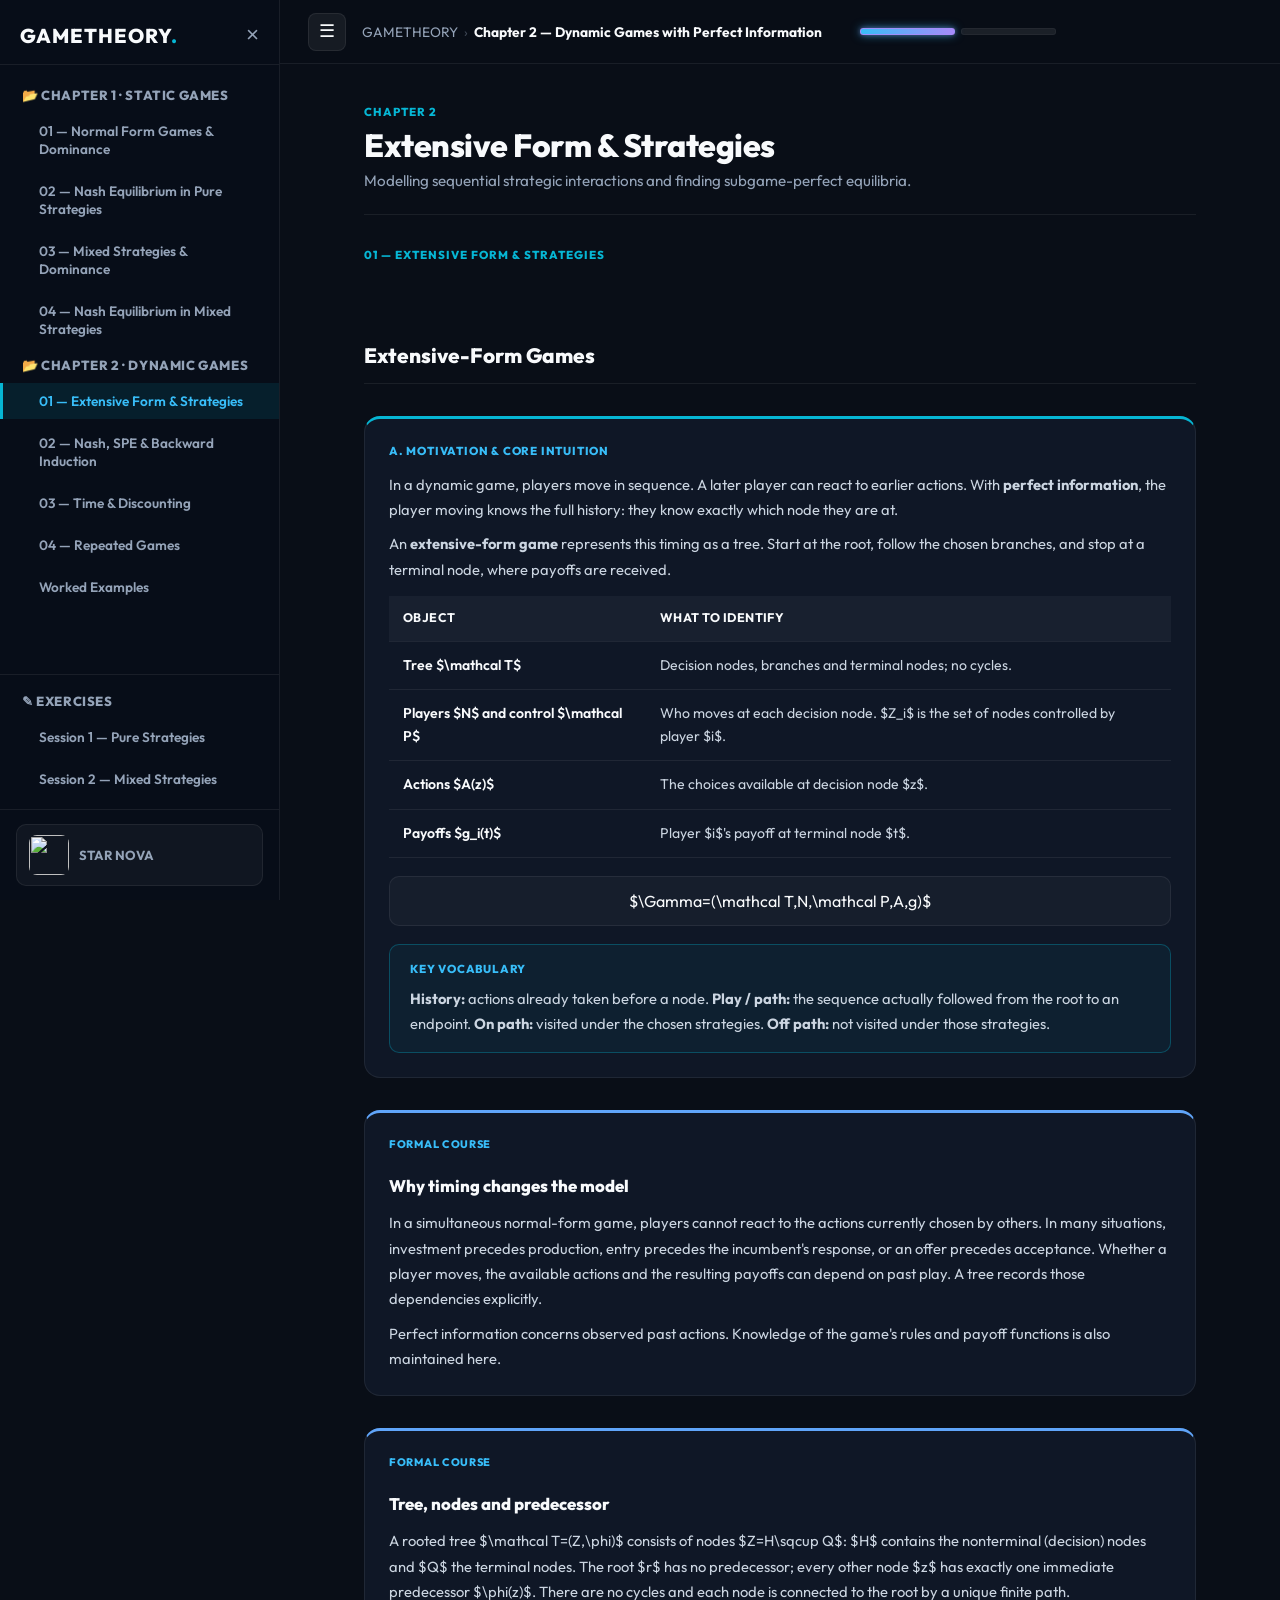
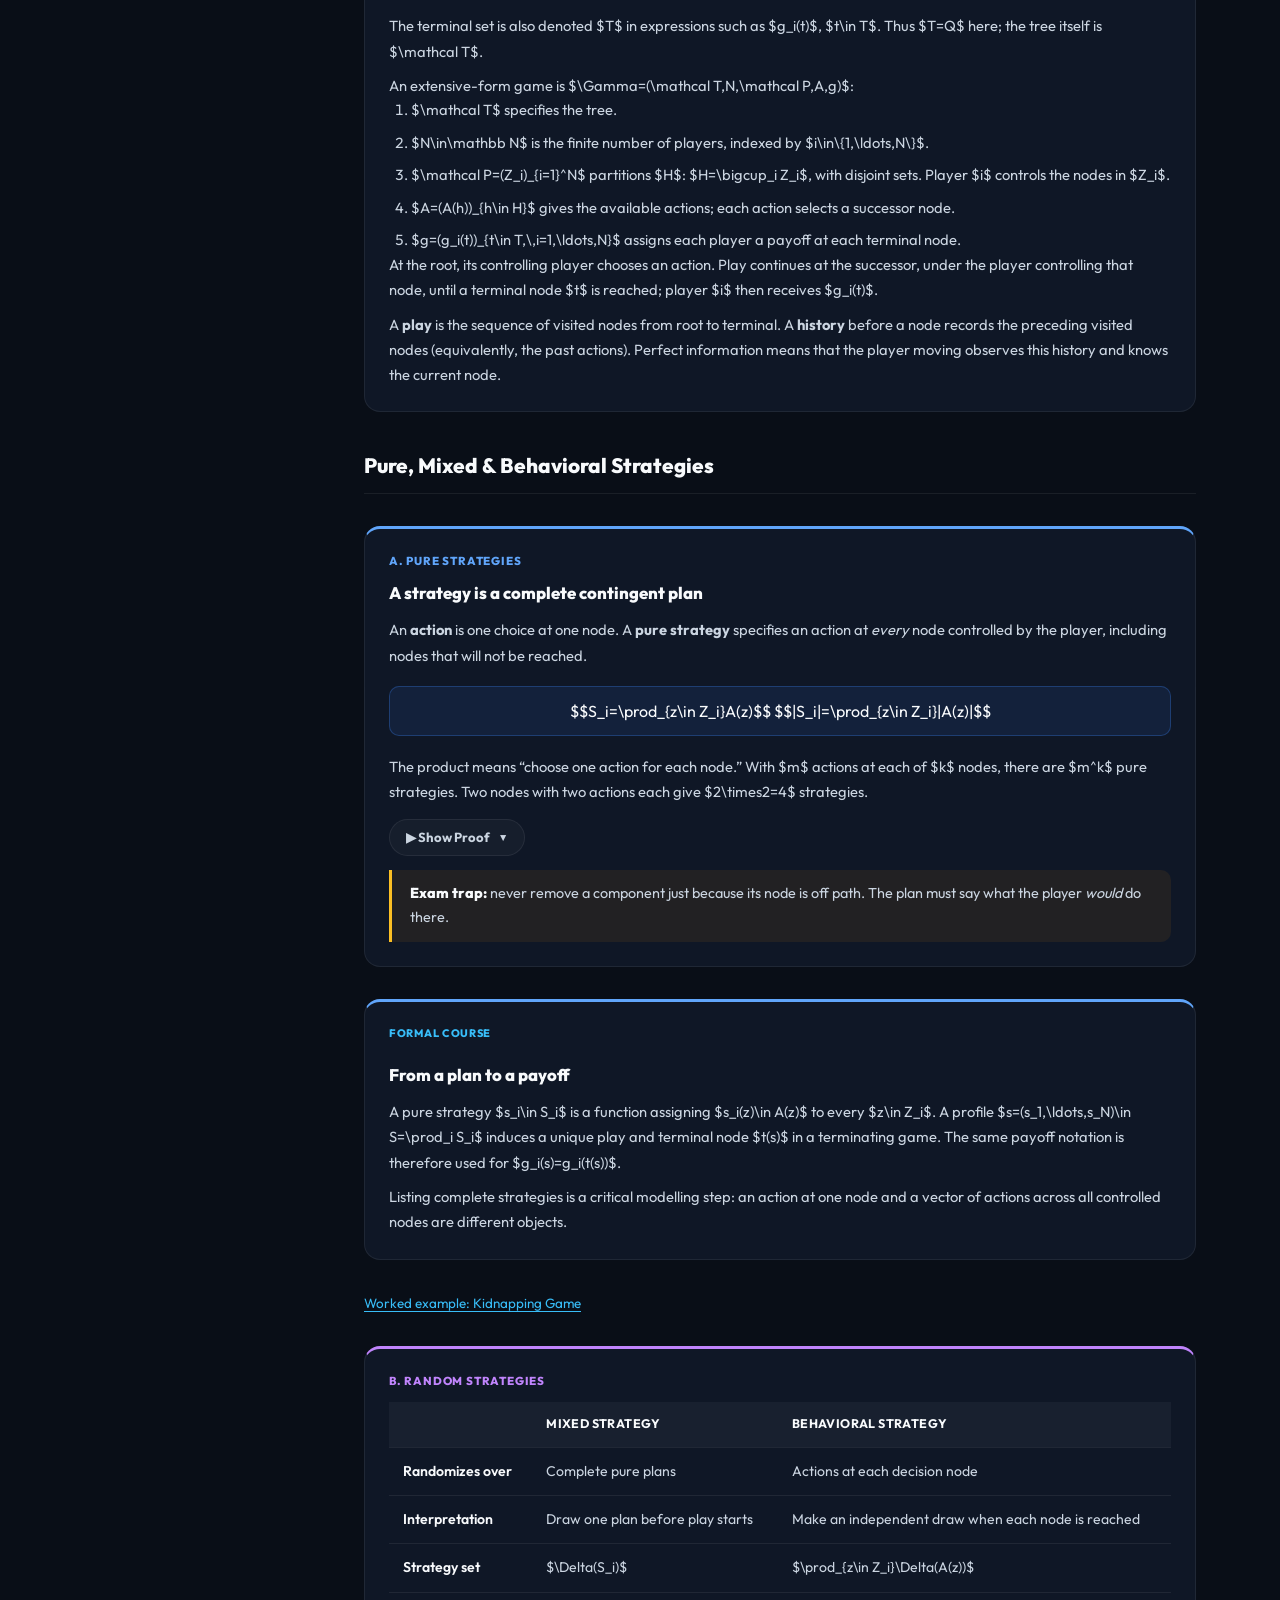
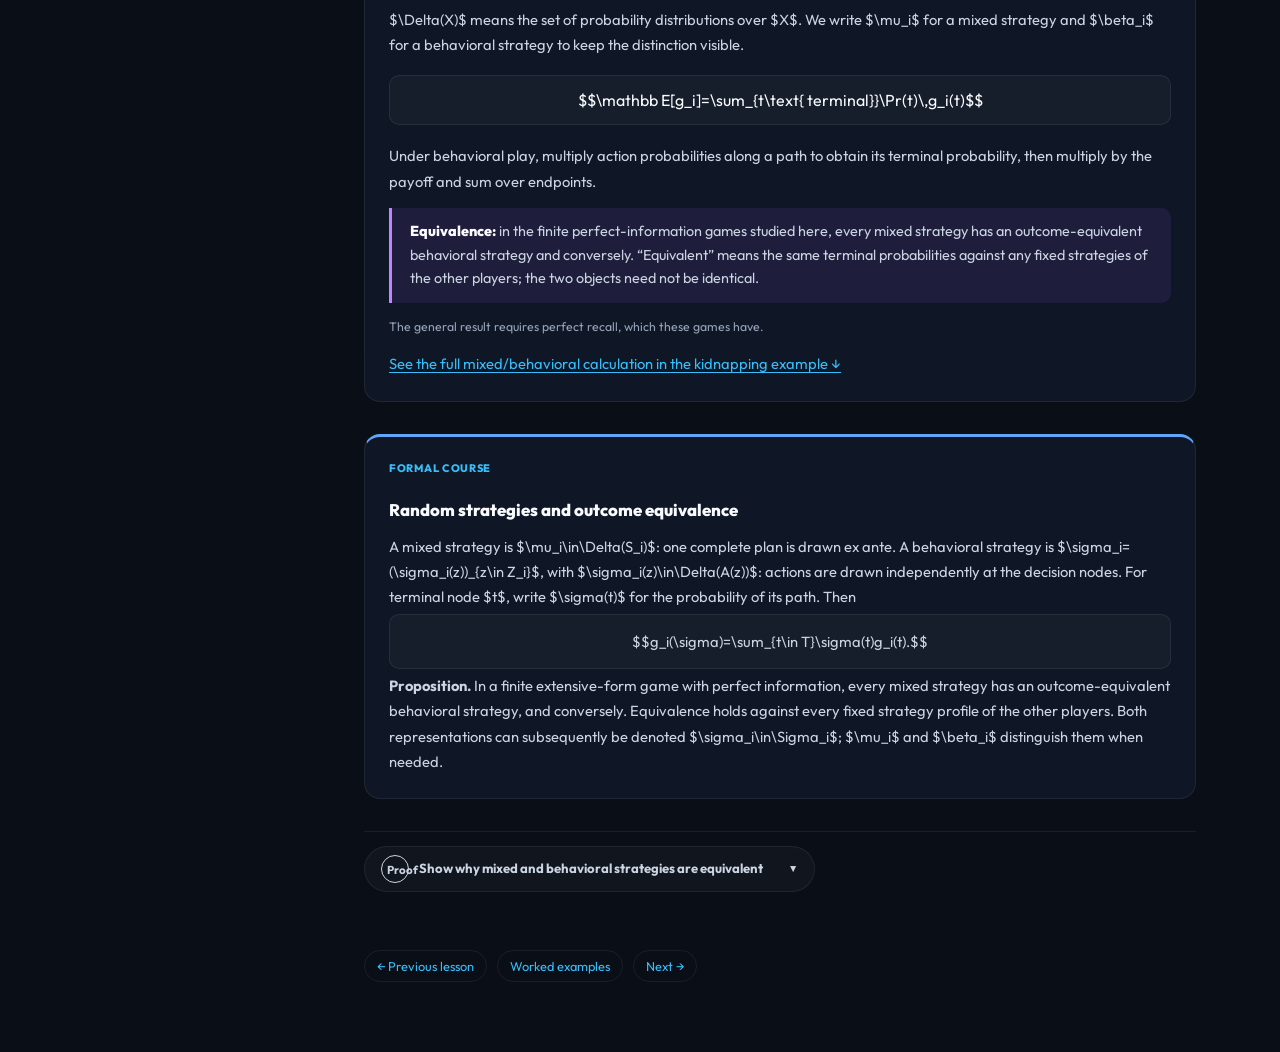
==== commit ec0d0f52: "Keep Chapter 2 examples in one place and order their solutions chronologically Remove duplicated the" ====
--- a/chapter2.html
+++ b/chapter2.html
@@ -371,7 +371,7 @@
 @media(max-width:600px) { .solution .demo-step:has(.step-heading) { display:grid; grid-template-columns:26px minmax(0,1fr); gap:10px; } .solution .step-body:has(.step-heading) { display:contents; } .solution .step-body:has(.step-heading)>* { grid-column:1 / -1; min-width:0; } .solution .step-body:has(.step-heading)>.step-heading { grid-column:2; margin:0; align-self:center; } .solution .demo-step:has(.step-heading)>.step-num { grid-column:1; grid-row:1; } }
 @media print { :root { --text:#111; --text-2:#222; --text-3:#444; --bg:#fff; --bg-card:#fff; --bg-deep:#fff; --border:#bbb; } body { display:block; background:white; color:#111; } .sidebar,.sidebar-shade,.topbar,.path-toggle,.skip-link { display:none!important; } .main-wrap { margin:0!important; } .main-content { max-width:none; padding:0; gap:24px; } .concept-card,.example-box,.game-tree { background:white; break-inside:avoid; } .concept-card { border:1px solid #aaa; } .solution { color:#111; } summary { color:#111!important; } .tree-payoffs text,.tree-actions text { fill:#222; } .tree-nodes circle { fill:white; } .tree-players text { fill:#111; } .payoff-matrix td,.payoff-matrix th { color:#111; background:white; } a { color:#125a85; } }
 
-</style><script>window.MathJax={tex:{inlineMath:[['$','$'],['\\(','\\)']],displayMath:[['$$','$$'],['\\[','\\]']]},svg:{fontCache:'local'},options:{skipHtmlTags:['script','noscript','style','textarea','pre']}};</script><script defer src="https://cdnjs.cloudflare.com/ajax/libs/mathjax/3.2.2/es5/tex-mml-chtml.min.js"></script><link href="assets/favicon.svg" rel="icon" type="image/svg+xml"><link rel="stylesheet" href="assets/chapter2-learning.css?v=4-lessons"><script defer src="assets/chapter2-learning.js"></script><script>try{const chapterAnchors={"foundations": "chapter2.html", "trees": "chapter2.html", "strategies": "chapter2.html", "strategy-count-proof": "chapter2.html", "equivalence-proof": "chapter2.html", "equilibria": "dynamic-equilibria.html", "normal": "dynamic-equilibria.html", "theory-kidnap-lab": "dynamic-equilibria.html", "theory-kidnap-lab-tree": "dynamic-equilibria.html", "theory-kidnap-lab-tree-title": "dynamic-equilibria.html", "theory-kidnap-lab-tree-desc": "dynamic-equilibria.html", "spe": "dynamic-equilibria.html", "theory-entry-comparison": "dynamic-equilibria.html", "theory-entry-comparison-tree": "dynamic-equilibria.html", "theory-entry-comparison-tree-title": "dynamic-equilibria.html", "theory-entry-comparison-tree-desc": "dynamic-equilibria.html", "spe-proofs": "dynamic-equilibria.html", "theory-kidnap-bi": "dynamic-equilibria.html", "theory-kidnap-bi-tree": "dynamic-equilibria.html", "theory-kidnap-bi-tree-title": "dynamic-equilibria.html", "theory-kidnap-bi-tree-desc": "dynamic-equilibria.html", "spe-corollary": "dynamic-equilibria.html", "simultaneous-stages": "dynamic-equilibria.html", "static-moves": "dynamic-equilibria.html", "time-repetition": "dynamic-time.html", "dated-theory": "dynamic-time.html", "discounting": "dynamic-time.html", "discount-proofs": "dynamic-time.html", "repetition": "repeated-games.html", "repeated-games": "repeated-games.html", "finite-repetition-proof": "repeated-games.html", "payoff-inclusion-proof": "repeated-games.html", "infinite-horizon": "repeated-games.html", "entry": "dynamic-examples.html", "entry-title": "dynamic-examples.html", "entry-desc": "dynamic-examples.html", "entry-tree": "dynamic-examples.html", "entry-tree-title": "dynamic-examples.html", "entry-tree-desc": "dynamic-examples.html", "entry-solution": "dynamic-examples.html", "entry-players": "dynamic-examples.html", "entry-strategies": "dynamic-examples.html", "entry-normal": "dynamic-examples.html", "entry-dominance": "dynamic-examples.html", "entry-nash": "dynamic-examples.html", "entry-subgames": "dynamic-examples.html", "entry-induction": "dynamic-examples.html", "entry-bi": "dynamic-examples.html", "entry-bi-tree": "dynamic-examples.html", "entry-bi-tree-title": "dynamic-examples.html", "entry-bi-tree-desc": "dynamic-examples.html", "entry-spe": "dynamic-examples.html", "entry-credibility": "dynamic-examples.html", "entry-credibility-tree": "dynamic-examples.html", "entry-credibility-tree-title": "dynamic-examples.html", "entry-credibility-tree-desc": "dynamic-examples.html", "entry-interpretation": "dynamic-examples.html", "entry-title-solved": "dynamic-examples.html", "entry-desc-solved": "dynamic-examples.html", "entry-tree-solved": "dynamic-examples.html", "entry-tree-solved-title": "dynamic-examples.html", "entry-tree-solved-desc": "dynamic-examples.html", "entry-mixed": "dynamic-examples.html", "entry-mixed-entry": "dynamic-examples.html", "entry-mixed-stayout": "dynamic-examples.html", "entry-mixed-set": "dynamic-examples.html", "kidnapping": "dynamic-examples.html", "kidnap-title": "dynamic-examples.html", "kidnap-desc": "dynamic-examples.html", "kidnap-tree": "dynamic-examples.html", "kidnap-tree-title": "dynamic-examples.html", "kidnap-tree-desc": "dynamic-examples.html", "kidnapping-solution": "dynamic-examples.html", "kidnapping-players": "dynamic-examples.html", "kidnapping-strategies": "dynamic-examples.html", "kidnapping-normal": "dynamic-examples.html", "kidnapping-lab": "dynamic-examples.html", "kidnapping-lab-tree": "dynamic-examples.html", "kidnapping-lab-tree-title": "dynamic-examples.html", "kidnapping-lab-tree-desc": "dynamic-examples.html", "kidnapping-full-matrix": "dynamic-examples.html", "kidnapping-dominance": "dynamic-examples.html", "kidnapping-nash": "dynamic-examples.html", "kidnapping-subgames": "dynamic-examples.html", "kidnapping-induction": "dynamic-examples.html", "kidnap-bi": "dynamic-examples.html", "kidnap-bi-tree": "dynamic-examples.html", "kidnap-bi-tree-title": "dynamic-examples.html", "kidnap-bi-tree-desc": "dynamic-examples.html", "kidnapping-spe": "dynamic-examples.html", "kidnapping-interpretation": "dynamic-examples.html", "kidnap-title-solved": "dynamic-examples.html", "kidnap-desc-solved": "dynamic-examples.html", "kidnap-tree-solved": "dynamic-examples.html", "kidnap-tree-solved-title": "dynamic-examples.html", "kidnap-tree-solved-desc": "dynamic-examples.html", "kidnapping-random": "dynamic-examples.html", "kidnapping-random-solution": "dynamic-examples.html", "kidnapping-random-mixed": "dynamic-examples.html", "kidnapping-random-behavior": "dynamic-examples.html", "kidnapping-random-payoffs": "dynamic-examples.html", "cournot": "dynamic-examples.html", "cournot-solution": "dynamic-examples.html", "cournot-players": "dynamic-examples.html", "cournot-strategies": "dynamic-examples.html", "cournot-normal": "dynamic-examples.html", "cournot-dominance": "dynamic-examples.html", "cournot-nash": "dynamic-examples.html", "cournot-subgames": "dynamic-examples.html", "cournot-follower": "dynamic-examples.html", "cournot-reaction": "dynamic-examples.html", "cournot-reaction-title": "dynamic-examples.html", "cournot-leader": "dynamic-examples.html", "cournot-outcome": "dynamic-examples.html", "cournot-spe": "dynamic-examples.html", "cournot-interpretation": "dynamic-examples.html", "extensions": "dynamic-examples.html", "static-stage": "dynamic-examples.html", "static-stage-plans": "dynamic-examples.html", "static-stage-equilibrium": "dynamic-examples.html", "static-stage-induction": "dynamic-examples.html", "static-stage-nash": "dynamic-examples.html", "dated-payoffs": "dynamic-examples.html", "dated-payoffs-plans": "dynamic-examples.html", "dated-payoffs-totals": "dynamic-examples.html", "dated-payoffs-behavior": "dynamic-examples.html", "dated-payoffs-discount": "dynamic-examples.html", "partnership": "dynamic-examples.html", "partnership-tree": "dynamic-examples.html", "partnership-recursion": "dynamic-examples.html", "partnership-finite": "dynamic-examples.html", "partnership-infinite": "dynamic-examples.html", "repeated-pd": "dynamic-examples.html", "repeated-pd-plan": "dynamic-examples.html", "repeated-pd-finite": "dynamic-examples.html", "repeated-pd-values": "dynamic-examples.html", "repeated-incentives": "dynamic-examples.html", "repeated-incentives-plan": "dynamic-examples.html", "repeated-incentives-check": "dynamic-examples.html", "repeated-incentives-proof": "dynamic-examples.html", "revision": "dynamic-examples.html", "revision-summary": "dynamic-examples.html", "revision-answers": "dynamic-examples.html", "revision-count": "dynamic-examples.html", "revision-ne-spe": "dynamic-examples.html", "revision-offpath": "dynamic-examples.html"};const anchor=decodeURIComponent(location.hash.slice(1));const destination=chapterAnchors[anchor];if(destination&&destination!==location.pathname.split("/").pop())location.replace(destination+location.search+location.hash);}catch(_){}</script></head><body id="top"><a class="skip-link" href="#content">Skip to course</a><aside class="sidebar open" id="sidebar"><div class="sidebar-brand"><h1>GAMETHEORY<span>.</span></h1><button class="sidebar-close" id="sidebar-close" aria-label="Close chapter navigation">×</button></div><nav aria-label="Course and exercises" class="sidebar-nav">
+</style><script>window.MathJax={tex:{inlineMath:[['$','$'],['\\(','\\)']],displayMath:[['$$','$$'],['\\[','\\]']]},svg:{fontCache:'local'},options:{skipHtmlTags:['script','noscript','style','textarea','pre']}};</script><script defer src="https://cdnjs.cloudflare.com/ajax/libs/mathjax/3.2.2/es5/tex-mml-chtml.min.js"></script><link href="assets/favicon.svg" rel="icon" type="image/svg+xml"><link rel="stylesheet" href="assets/chapter2-learning.css?v=chronological"><script defer src="assets/chapter2-learning.js"></script><script>(function(){const chapterAnchors={"foundations": "chapter2.html", "trees": "chapter2.html", "strategies": "chapter2.html", "strategy-count-proof": "chapter2.html", "equivalence-proof": "chapter2.html", "equilibria": "dynamic-equilibria.html", "normal": "dynamic-equilibria.html", "spe": "dynamic-equilibria.html", "spe-proofs": "dynamic-equilibria.html", "spe-corollary": "dynamic-equilibria.html", "simultaneous-stages": "dynamic-equilibria.html", "static-moves": "dynamic-equilibria.html", "time-repetition": "dynamic-time.html", "dated-theory": "dynamic-time.html", "discounting": "dynamic-time.html", "discount-proofs": "dynamic-time.html", "repetition": "repeated-games.html", "repeated-games": "repeated-games.html", "finite-repetition-proof": "repeated-games.html", "payoff-inclusion-proof": "repeated-games.html", "infinite-horizon": "repeated-games.html", "entry": "dynamic-examples.html", "entry-title": "dynamic-examples.html", "entry-desc": "dynamic-examples.html", "entry-tree": "dynamic-examples.html", "entry-tree-title": "dynamic-examples.html", "entry-tree-desc": "dynamic-examples.html", "entry-solution": "dynamic-examples.html", "entry-players": "dynamic-examples.html", "entry-strategies": "dynamic-examples.html", "entry-normal": "dynamic-examples.html", "entry-dominance": "dynamic-examples.html", "entry-nash": "dynamic-examples.html", "entry-mixed": "dynamic-examples.html", "entry-mixed-entry": "dynamic-examples.html", "entry-mixed-stayout": "dynamic-examples.html", "entry-mixed-set": "dynamic-examples.html", "entry-subgames": "dynamic-examples.html", "entry-induction": "dynamic-examples.html", "entry-bi": "dynamic-examples.html", "entry-bi-tree": "dynamic-examples.html", "entry-bi-tree-title": "dynamic-examples.html", "entry-bi-tree-desc": "dynamic-examples.html", "entry-spe": "dynamic-examples.html", "theory-entry-comparison-tree-desc": "dynamic-examples.html", "theory-entry-comparison-tree-title": "dynamic-examples.html", "theory-entry-comparison-tree": "dynamic-examples.html", "theory-entry-comparison": "dynamic-examples.html", "entry-credibility": "dynamic-examples.html", "entry-credibility-tree": "dynamic-examples.html", "entry-credibility-tree-title": "dynamic-examples.html", "entry-credibility-tree-desc": "dynamic-examples.html", "entry-interpretation": "dynamic-examples.html", "entry-title-solved": "dynamic-examples.html", "entry-desc-solved": "dynamic-examples.html", "entry-tree-solved": "dynamic-examples.html", "entry-tree-solved-title": "dynamic-examples.html", "entry-tree-solved-desc": "dynamic-examples.html", "kidnapping": "dynamic-examples.html", "kidnap-title": "dynamic-examples.html", "kidnap-desc": "dynamic-examples.html", "kidnap-tree": "dynamic-examples.html", "kidnap-tree-title": "dynamic-examples.html", "kidnap-tree-desc": "dynamic-examples.html", "kidnapping-solution": "dynamic-examples.html", "kidnapping-players": "dynamic-examples.html", "kidnapping-strategies": "dynamic-examples.html", "kidnapping-random": "dynamic-examples.html", "kidnapping-random-solution": "dynamic-examples.html", "kidnapping-random-mixed": "dynamic-examples.html", "kidnapping-random-behavior": "dynamic-examples.html", "kidnapping-random-payoffs": "dynamic-examples.html", "kidnapping-normal": "dynamic-examples.html", "theory-kidnap-lab-tree-desc": "dynamic-examples.html", "theory-kidnap-lab-tree-title": "dynamic-examples.html", "theory-kidnap-lab-tree": "dynamic-examples.html", "theory-kidnap-lab": "dynamic-examples.html", "kidnapping-lab": "dynamic-examples.html", "kidnapping-lab-tree": "dynamic-examples.html", "kidnapping-lab-tree-title": "dynamic-examples.html", "kidnapping-lab-tree-desc": "dynamic-examples.html", "kidnapping-full-matrix": "dynamic-examples.html", "kidnapping-dominance": "dynamic-examples.html", "kidnapping-nash": "dynamic-examples.html", "kidnapping-subgames": "dynamic-examples.html", "kidnapping-induction": "dynamic-examples.html", "theory-kidnap-bi-tree-desc": "dynamic-examples.html", "theory-kidnap-bi-tree-title": "dynamic-examples.html", "theory-kidnap-bi-tree": "dynamic-examples.html", "theory-kidnap-bi": "dynamic-examples.html", "kidnap-bi": "dynamic-examples.html", "kidnap-bi-tree": "dynamic-examples.html", "kidnap-bi-tree-title": "dynamic-examples.html", "kidnap-bi-tree-desc": "dynamic-examples.html", "kidnapping-spe": "dynamic-examples.html", "kidnapping-interpretation": "dynamic-examples.html", "kidnap-title-solved": "dynamic-examples.html", "kidnap-desc-solved": "dynamic-examples.html", "kidnap-tree-solved": "dynamic-examples.html", "kidnap-tree-solved-title": "dynamic-examples.html", "kidnap-tree-solved-desc": "dynamic-examples.html", "cournot": "dynamic-examples.html", "cournot-solution": "dynamic-examples.html", "cournot-players": "dynamic-examples.html", "cournot-strategies": "dynamic-examples.html", "cournot-normal": "dynamic-examples.html", "cournot-follower": "dynamic-examples.html", "cournot-reaction": "dynamic-examples.html", "cournot-reaction-title": "dynamic-examples.html", "cournot-dominance": "dynamic-examples.html", "cournot-nash": "dynamic-examples.html", "cournot-subgames": "dynamic-examples.html", "cournot-leader": "dynamic-examples.html", "cournot-outcome": "dynamic-examples.html", "cournot-spe": "dynamic-examples.html", "cournot-interpretation": "dynamic-examples.html", "extensions": "dynamic-examples.html", "section5-examples": "dynamic-examples.html", "static-stage": "dynamic-examples.html", "static-stage-plans": "dynamic-examples.html", "static-stage-equilibrium": "dynamic-examples.html", "static-stage-induction": "dynamic-examples.html", "static-stage-nash": "dynamic-examples.html", "section6-examples": "dynamic-examples.html", "dated-payoffs": "dynamic-examples.html", "dated-payoffs-plans": "dynamic-examples.html", "dated-payoffs-totals": "dynamic-examples.html", "dated-payoffs-behavior": "dynamic-examples.html", "dated-payoffs-discount": "dynamic-examples.html", "partnership": "dynamic-examples.html", "partnership-tree": "dynamic-examples.html", "partnership-recursion": "dynamic-examples.html", "partnership-finite": "dynamic-examples.html", "partnership-infinite": "dynamic-examples.html", "section7-examples": "dynamic-examples.html", "repeated-pd": "dynamic-examples.html", "repeated-pd-plan": "dynamic-examples.html", "repeated-pd-finite": "dynamic-examples.html", "repeated-pd-values": "dynamic-examples.html", "repeated-incentives": "dynamic-examples.html", "repeated-incentives-plan": "dynamic-examples.html", "repeated-incentives-check": "dynamic-examples.html", "repeated-incentives-proof": "dynamic-examples.html", "revision": "dynamic-examples.html", "revision-summary": "dynamic-examples.html", "revision-answers": "dynamic-examples.html", "revision-count": "dynamic-examples.html", "revision-ne-spe": "dynamic-examples.html", "revision-offpath": "dynamic-examples.html"};function routeChapterAnchor(){try{const anchor=decodeURIComponent(location.hash.slice(1));const destination=chapterAnchors[anchor];if(destination&&destination!==location.pathname.split("/").pop())location.replace(destination+location.search+location.hash);}catch(_){}}window.addEventListener("hashchange",routeChapterAnchor);routeChapterAnchor();})();</script></head><body id="top"><a class="skip-link" href="#content">Skip to course</a><aside class="sidebar open" id="sidebar"><div class="sidebar-brand"><h1>GAMETHEORY<span>.</span></h1><button class="sidebar-close" id="sidebar-close" aria-label="Close chapter navigation">×</button></div><nav aria-label="Course and exercises" class="sidebar-nav">
 <div class="sidebar-group-title">📂 Chapter 1 · Static Games</div>
 <div class="sidebar-group"><a class="sidebar-sublink" href="chapter1.html">01 — Normal Form Games &amp; Dominance</a></div>
 <div class="sidebar-group"><a class="sidebar-sublink" href="nash-equilibrium.html">02 — Nash Equilibrium in Pure Strategies</a></div>
@@ -415,7 +415,7 @@
  <div class="body-text"><p>The product means “choose one action for each node.” With $m$ actions at each of $k$ nodes, there are $m^k$ pure strategies. Two nodes with two actions each give $2\times2=4$ strategies.</p></div>
  <details class="course-disclosure proof" id="strategy-count-proof"><summary class="toggle-btn">▶ Show Proof <span class="arrow" aria-hidden="true">▼</span></summary><div class="collapsible solution"><p>A strategy is a tuple with one component per decision node. The first component has $|A(z_1)|$ choices, the second has $|A(z_2)|$, and so on. Every combination defines a plan, so the multiplication rule gives the formula. This counting formula applies to finitely many nodes with finite action sets.</p><div class="content-kind">Additional explanation · proof</div><p>More formally, the map $s_i\mapsto(s_i(z))_{z\in Z_i}$ is a bijection between complete plans and $\prod_{z\in Z_i}A(z)$: it is injective because equal instructions at every node mean the same plan, and surjective because any tuple of available actions defines a plan. For finitely many nodes, count the independent choices successively. If $Z_i=\varnothing$, the empty plan is the single strategy and the empty product equals $1$.</p></div></details>
  <div class="key-note amber"><strong>Exam trap:</strong> never remove a component just because its node is off path. The plan must say what the player <em>would</em> do there.</div>
-</div><div class="concept-card blue-top"><div class="content-kind">Formal course</div><h3 class="card-heading">From a plan to a payoff</h3><div class="body-text"><p>A pure strategy $s_i\in S_i$ is a function assigning $s_i(z)\in A(z)$ to every $z\in Z_i$. A profile $s=(s_1,\ldots,s_N)\in S=\prod_i S_i$ induces a unique play and terminal node $t(s)$ in a terminating game. The same payoff notation is therefore used for $g_i(s)=g_i(t(s))$.</p><p>Listing complete strategies is a critical modelling step: an action at one node and a vector of actions across all controlled nodes are different objects.</p></div></div><div class="concept-card cyan-top"><div class="content-kind">Guided demonstration</div><h3 class="card-heading">Construct one complete strategy</h3><div class="body-text"><div class="learning-lab" data-strategy-builder><p>The kidnapper may act after $P$ or after $A$. Specify both instructions, even though only one node will be reached.</p><div class="lab-controls"><label>After P<select aria-label="Instruction after P"><option value="">Choose</option><option>R</option><option>K</option></select></label><label>After A<select aria-label="Instruction after A"><option value="">Choose</option><option>R</option><option>K</option></select></label></div><div class="lab-feedback" data-strategy-result aria-live="polite"></div></div><p><a href="dynamic-examples.html#kidnapping-strategies">Complete strategy sets and all four plans →</a></p></div></div>
+</div><div class="concept-card blue-top"><div class="content-kind">Formal course</div><h3 class="card-heading">From a plan to a payoff</h3><div class="body-text"><p>A pure strategy $s_i\in S_i$ is a function assigning $s_i(z)\in A(z)$ to every $z\in Z_i$. A profile $s=(s_1,\ldots,s_N)\in S=\prod_i S_i$ induces a unique play and terminal node $t(s)$ in a terminating game. The same payoff notation is therefore used for $g_i(s)=g_i(t(s))$.</p><p>Listing complete strategies is a critical modelling step: an action at one node and a vector of actions across all controlled nodes are different objects.</p></div></div><p class="worked-reference"><a href="dynamic-examples.html#kidnapping-strategies">Worked example: Kidnapping Game</a></p>
 <div class="concept-card purple-top">
  <div class="card-title purple">B. Random strategies</div>
  <div class="table-scroll"><table class="summary-table"><thead><tr><th></th><th>Mixed strategy</th><th>Behavioral strategy</th></tr></thead><tbody>
--- a/assets/chapter2-learning.css
+++ b/assets/chapter2-learning.css
@@ -48,3 +48,5 @@
 .learning-tree[id],.learning-lab[id],.concept-card[id]{scroll-margin-top:88px}
 
 .example-directory{display:grid;grid-template-columns:1fr 1fr;gap:18px}.example-directory>div{border:1px solid var(--border);border-top:2px solid var(--example);border-radius:10px;background:var(--bg-card);padding:20px}.example-directory h2{font-size:1rem;margin-bottom:12px}.example-directory p{font-size:.85rem;line-height:1.8;color:var(--text-3);margin-top:15px}.correction-links{margin-bottom:18px}.course-section>span[id],main>span[id]{scroll-margin-top:88px}@media(max-width:700px){.example-directory{grid-template-columns:1fr}}
+
+.worked-reference{font-size:.84rem;line-height:1.7;color:var(--text-3)}.example-course-location{font-size:.78rem;color:var(--text-3);margin-top:-12px}.correction-subheading{font-size:.92rem;color:var(--example);margin:20px 0 10px}.random-extension{margin:18px 0;padding:18px 0;border-top:1px solid var(--example-border)}.random-extension .example-context{margin:12px 0}.example-chapter-group{margin-top:28px;min-width:0;scroll-margin-top:88px}.example-chapter-heading{font-size:1.12rem;color:var(--cyan-bright);line-height:1.6;border-bottom:1px solid var(--border);padding-bottom:14px;margin-bottom:20px}.example-sequence{display:flex;justify-content:space-between;gap:18px;flex-wrap:wrap;border-top:1px solid var(--border);padding-top:16px;margin:24px 0;font-size:.84rem;line-height:1.7}.legacy-example-anchor{display:block;scroll-margin-top:88px}.extension-example .extension-title{font-size:1.1rem}.random-extension .example-task{margin-bottom:12px}
